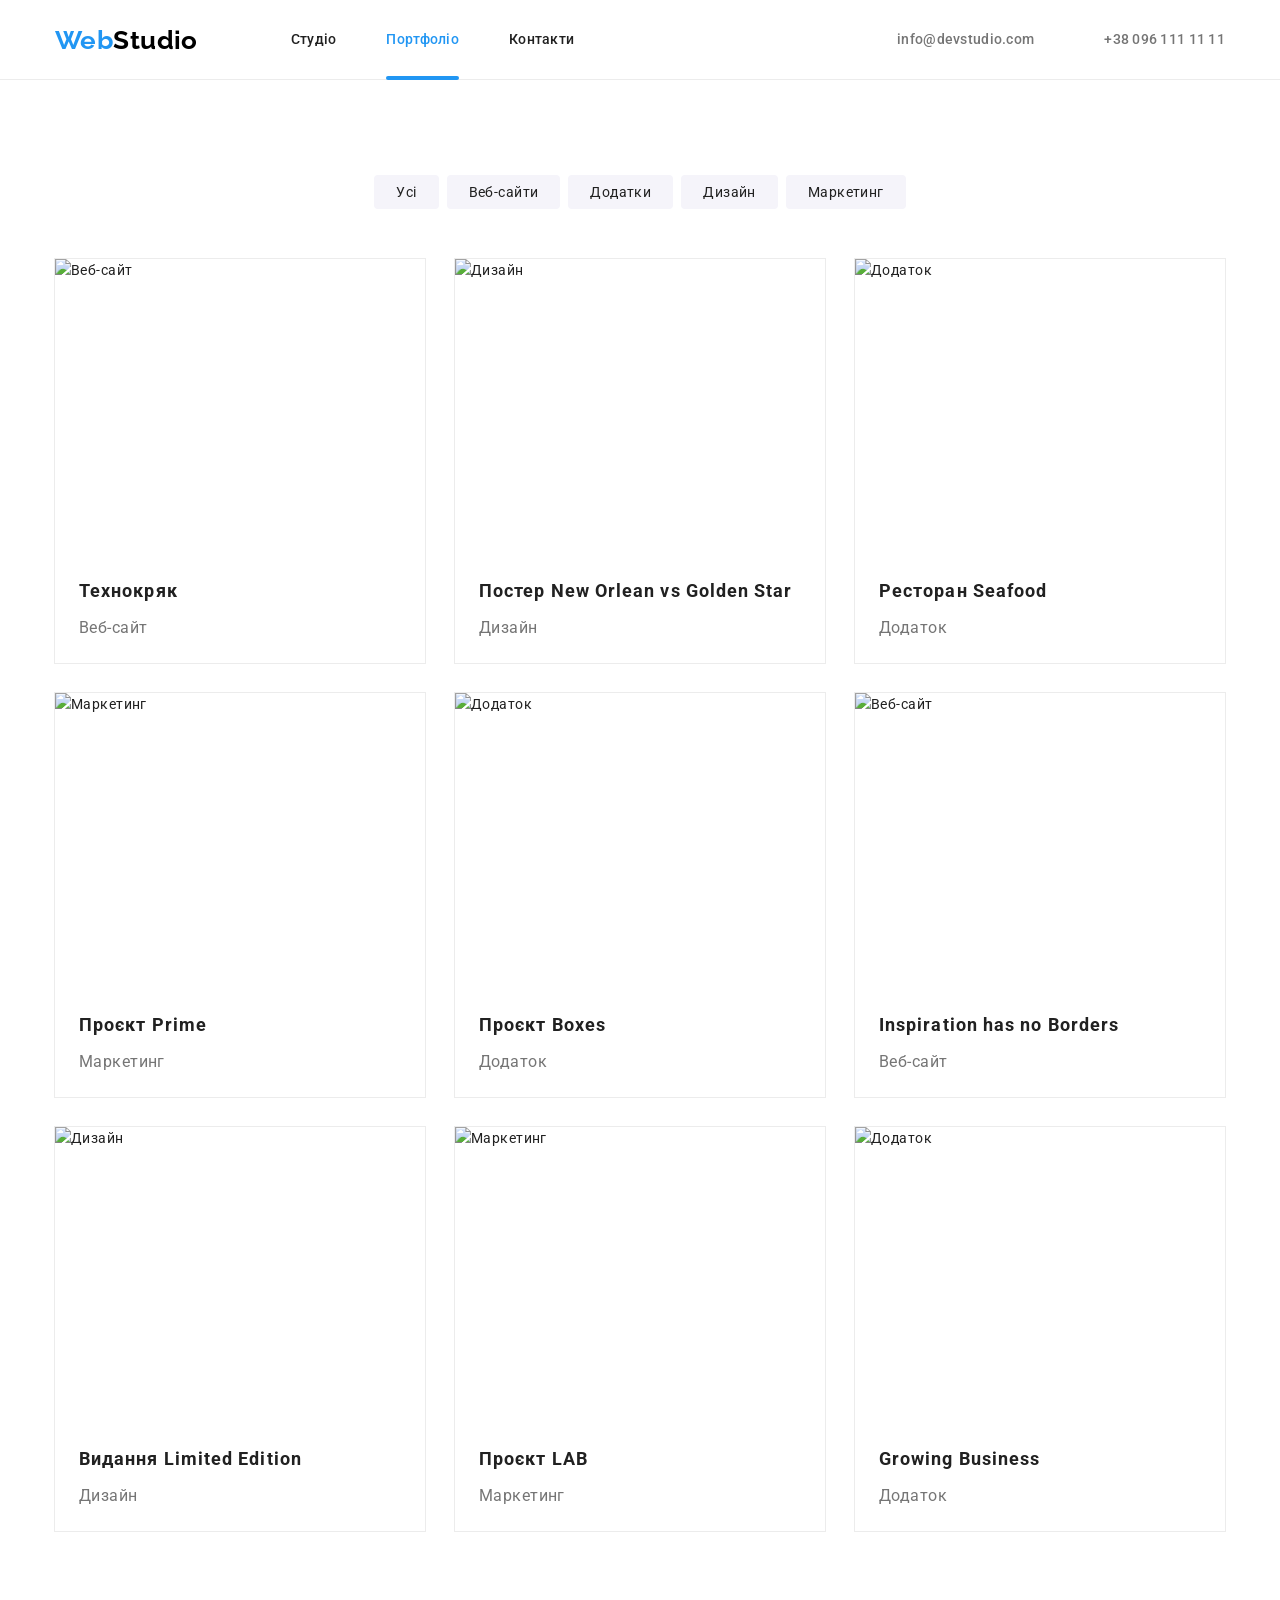
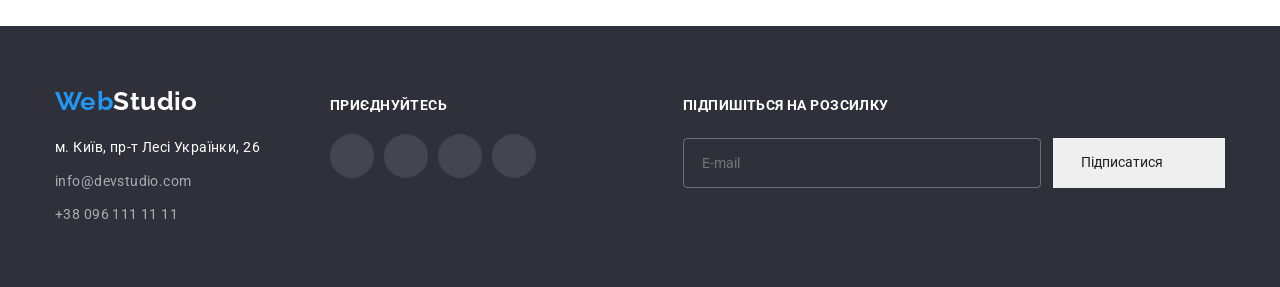
==== src/pages/portfolio.html @ f91fc858 "redid the mistakes" ====
<!DOCTYPE html>
<html lang="uk">
  <head>
    <meta charset="UTF-8" />
    <meta name="viewport" content="width=device-width, initial-scale=1.0" />
    <title>Портфоліо</title>
    <!-- шрифти -->
    <link rel="preconnect" href="https://fonts.googleapis.com" />
    <link rel="preconnect" href="https://fonts.gstatic.com" crossorigin />
    <link
      href="https://fonts.googleapis.com/css2?family=Raleway:wght@700&family=Roboto:wdth,wght@75..100,100..900&display=swap"
      rel="stylesheet"
    />
    <!-- нормаллайз -->
    <link
      rel="stylesheet"
      href="https://cdnjs.cloudflare.com/ajax/libs/modern-normalize/3.0.1/modern-normalize.min.css"
      integrity="sha512-q6WgHqiHlKyOqslT/lgBgodhd03Wp4BEqKeW6nNtlOY4quzyG3VoQKFrieaCeSnuVseNKRGpGeDU3qPmabCANg=="
      crossorigin="anonymous"
      referrerpolicy="no-referrer"
    />
    <!-- лінк -->
    <link rel="stylesheet" href="../css/main.css" />
    <!-- анімація -->
    <link
      rel="stylesheet"
      href="https://cdnjs.cloudflare.com/ajax/libs/animate.css/4.1.1/animate.min.css"
    />
  </head>
  <body>
    <!-- ~~~~~~~~~~~~~~~~~~~~~~~~~~~~~~~~~~~~~~~~~~header~~~~~~~~~~~~~~~~~~~~~~~~~~~~~~~~~~~~~~~~~~ -->
    <header class="header">
      <div class="container header-container">
        <a class="logo-contrast animate__animated" href="../../index.html"
          >Web<span class="logo">Studio</span></a
        >
        <nav class="nav">
          <ul class="nav-list">
            <li class="nav-item">
              <a class="nav-link" href="../../index.html">Студіо</a>
            </li>
            <li class="nav-item">
              <a class="nav-link choice" href="./portfolio.html">Портфоліо</a>
            </li>
            <li class="nav-item"><a class="nav-link" href="#">Контакти</a></li>
          </ul>
        </nav>

        <ul class="contact-list">
          <li class="contact-item">
            <a class="contact-link" href="mailto:info@devstudio.com"
              ><svg class="contact-icon contact-icon-envelope">
                <use href="../img/header-icon.svg#icon-envelope" />
              </svg>
              info@devstudio.com</a
            >
          </li>
          <li class="contact-item">
            <a class="contact-link" href="tel:+380961111111"
              ><svg class="contact-icon contact-icon-smartphone">
                <use href="../img/header-icon.svg#icon-smartphone" />
              </svg>
              +38 096 111 11 11</a
            >
          </li>
        </ul>
      </div>
    </header>
    <main class="main">
      <!-- ~~~~~~~~~~~~~~~~~~~~~~~~~~~~~~~~~~~~~~~~~~portfolio~~~~~~~~~~~~~~~~~~~~~~~~~~~~~~~~~~~~~~~~~~ -->
      <section class="portfolio">
        <div class="container portfolio-container">
          <h1 class="gallery-title" hidden>Портфоліо</h1>
          <div class="filter-meta">
            <ul class="filter-list">
              <li class="filter-item">
                <button class="filter-button" type="button">Усі</button>
              </li>
              <li class="filter-item">
                <button class="filter-button" type="button">Веб-сайти</button>
              </li>
              <li class="filter-item">
                <button class="filter-button" type="button">Додатки</button>
              </li>
              <li class="filter-item">
                <button class="filter-button" type="button">Дизайн</button>
              </li>
              <li class="filter-item">
                <button class="filter-button" type="button">Маркетинг</button>
              </li>
            </ul>
          </div>
          <div class="gallery-meta">
            <ul class="gallery-list">
              <!-- 01 -->
              <li class="gallery-item">
                <article class="project">
                  <div class="project-photo">
                    <img
                      class="project-image"
                      src="../img/technocrack.webp"
                      alt="Веб-сайт"
                      width="370"
                      height="294"
                    />
                    <div class="project-overlay">
                      <p class="text-project-overlay">
                        Ресурс пропонує комплексні пропозиції з різним рівнем
                        функціоналу та сервісів. Все це дозволить відвідувачу
                        отримати вичерпні відомості про компанію чи приватну
                        особу.
                      </p>
                    </div>
                  </div>
                  <div class="project-meta">
                    <h2 class="project-title">Технокряк</h2>
                    <p class="project-category">Веб-сайт</p>
                  </div>
                </article>
              </li>
              <!-- 02 -->
              <li class="gallery-item">
                <article class="project">
                  <div class="project-photo">
                    <img
                      class="project-image"
                      src="../img/orlean.webp"
                      alt="Дизайн"
                      width="370"
                      height="294"
                    />
                    <div class="project-overlay">
                      <p class="text-project-overlay">
                        Ресурс пропонує комплексні пропозиції з різним рівнем
                        функціоналу та сервісів. Все це дозволить відвідувачу
                        отримати вичерпні відомості про компанію чи приватну
                        особу.
                      </p>
                    </div>
                  </div>
                  <div class="project-meta">
                    <h2 class="project-title">
                      Постер New Orlean vs Golden Star
                    </h2>
                    <p class="project-category">Дизайн</p>
                  </div>
                </article>
              </li>
              <!-- 03 -->
              <li class="gallery-item">
                <article class="project">
                  <div class="project-photo">
                    <img
                      class="project-image"
                      src="../img/seafood.webp"
                      alt="Додаток"
                      width="370"
                      height="294"
                    />
                    <div class="project-overlay">
                      <p class="text-project-overlay">
                        Ресурс пропонує комплексні пропозиції з різним рівнем
                        функціоналу та сервісів. Все це дозволить відвідувачу
                        отримати вичерпні відомості про компанію чи приватну
                        особу.
                      </p>
                    </div>
                  </div>
                  <div class="project-meta">
                    <h2 class="project-title">Ресторан Seafood</h2>
                    <p class="project-category">Додаток</p>
                  </div>
                </article>
              </li>
              <!-- 04 -->
              <li class="gallery-item">
                <article class="project">
                  <div class="project-photo">
                    <img
                      class="project-image"
                      src="../img/prime.webp"
                      alt="Маркетинг"
                      width="370"
                      height="294"
                    />
                    <div class="project-overlay">
                      <p class="text-project-overlay">
                        Ресурс пропонує комплексні пропозиції з різним рівнем
                        функціоналу та сервісів. Все це дозволить відвідувачу
                        отримати вичерпні відомості про компанію чи приватну
                        особу.
                      </p>
                    </div>
                  </div>
                  <div class="project-meta">
                    <h2 class="project-title">Проєкт Prime</h2>
                    <p class="project-category">Маркетинг</p>
                  </div>
                </article>
              </li>
              <!-- 05 -->
              <li class="gallery-item">
                <article class="project">
                  <div class="project-photo">
                    <img
                      class="project-image"
                      src="../img/boxes.webp"
                      alt="Додаток"
                      width="370"
                      height="294"
                    />
                    <div class="project-overlay">
                      <p class="text-project-overlay">
                        Ресурс пропонує комплексні пропозиції з різним рівнем
                        функціоналу та сервісів. Все це дозволить відвідувачу
                        отримати вичерпні відомості про компанію чи приватну
                        особу.
                      </p>
                    </div>
                  </div>
                  <div class="project-meta">
                    <h2 class="project-title">Проєкт Boxes</h2>
                    <p class="project-category">Додаток</p>
                  </div>
                </article>
              </li>
              <!-- 06 -->
              <li class="gallery-item">
                <article class="project">
                  <div class="project-photo">
                    <img
                      class="project-image"
                      src="../img/borders.webp"
                      alt="Веб-сайт"
                      width="370"
                      height="294"
                    />
                    <div class="project-overlay">
                      <p class="text-project-overlay">
                        Ресурс пропонує комплексні пропозиції з різним рівнем
                        функціоналу та сервісів. Все це дозволить відвідувачу
                        отримати вичерпні відомості про компанію чи приватну
                        особу.
                      </p>
                    </div>
                  </div>
                  <div class="project-meta">
                    <h2 class="project-title">Inspiration has no Borders</h2>
                    <p class="project-category">Веб-сайт</p>
                  </div>
                </article>
              </li>
              <!-- 07 -->
              <li class="gallery-item">
                <article class="project">
                  <div class="project-photo">
                    <img
                      class="project-image"
                      src="../img/edition.webp"
                      alt="Дизайн"
                      width="370"
                      height="294"
                    />
                    <div class="project-overlay">
                      <p class="text-project-overlay">
                        Ресурс пропонує комплексні пропозиції з різним рівнем
                        функціоналу та сервісів. Все це дозволить відвідувачу
                        отримати вичерпні відомості про компанію чи приватну
                        особу.
                      </p>
                    </div>
                  </div>
                  <div class="project-meta">
                    <h2 class="project-title">Видання Limited Edition</h2>
                    <p class="project-category">Дизайн</p>
                  </div>
                </article>
              </li>
              <!-- 08 -->
              <li class="gallery-item">
                <article class="project">
                  <div class="project-photo">
                    <img
                      class="project-image"
                      src="../img/lab.webp"
                      alt="Маркетинг"
                      width="370"
                      height="294"
                    />
                    <div class="project-overlay">
                      <p class="text-project-overlay">
                        Ресурс пропонує комплексні пропозиції з різним рівнем
                        функціоналу та сервісів. Все це дозволить відвідувачу
                        отримати вичерпні відомості про компанію чи приватну
                        особу.
                      </p>
                    </div>
                  </div>
                  <div class="project-meta">
                    <h2 class="project-title">Проєкт LAB</h2>
                    <p class="project-category">Маркетинг</p>
                  </div>
                </article>
              </li>
              <!-- 09 -->
              <li class="gallery-item">
                <article class="project">
                  <div class="project-photo">
                    <img
                      class="project-image"
                      src="../img/business.webp"
                      alt="Додаток"
                      width="370"
                      height="294"
                    />
                    <div class="project-overlay">
                      <p class="text-project-overlay">
                        Ресурс пропонує комплексні пропозиції з різним рівнем
                        функціоналу та сервісів. Все це дозволить відвідувачу
                        отримати вичерпні відомості про компанію чи приватну
                        особу.
                      </p>
                    </div>
                  </div>
                  <div class="project-meta">
                    <h2 class="project-title">Growing Business</h2>
                    <p class="project-category">Додаток</p>
                  </div>
                </article>
              </li>
            </ul>
          </div>
        </div>
      </section>
    </main>
    <!-- ~~~~~~~~~~~~~~~~~~~~~~~~~~~~~~~~~~~~~~~~~~footer~~~~~~~~~~~~~~~~~~~~~~~~~~~~~~~~~~~~~~~~~~ -->
    <footer class="footer">
      <div class="container footer-container">
        <div class="footer-contact">
          <a class="logo-contrast animate__animated" href="#"
            >Web<span class="logo-white">Studio</span></a
          >
          <address class="address-list">
            <p class="address">м. Київ, пр-т Лесі Українки, 26</p>
            <a class="address-link" href="mailto:info@devstudio.com"
              >info@devstudio.com</a
            >
            <a class="address-link" href="tel:+380961111111"
              >+38 096 111 11 11</a
            >
          </address>
        </div>
        <div class="social-networks-footer">
          <h2 class="social-networks-footer-title">приєднуйтесь</h2>
          <ul class="social-networks-list">
            <li class="social-networks-item">
              <a class="social-networks-link" href="#"
                ><svg class="social-networks-icon">
                  <use href="../img/social-networks.svg#icon-instagram" />
                </svg>
              </a>
            </li>
            <li class="social-networks-item">
              <a class="social-networks-link" href="#"
                ><svg class="social-networks-icon">
                  <use href="../img/social-networks.svg#icon-twitter" />
                </svg>
              </a>
            </li>
            <li class="social-networks-item">
              <a class="social-networks-link" href="#"
                ><svg class="social-networks-icon">
                  <use href="../img/social-networks.svg#icon-facebook" />
                </svg>
              </a>
            </li>
            <li class="social-networks-item">
              <a class="social-networks-link" href="#"
                ><svg class="social-networks-icon">
                  <use href="../img/social-networks.svg#icon-linkedin" />
                </svg>
              </a>
            </li>
          </ul>
        </div>
        <div class="follow">
          <form class="follow-form">
            <div class="follow-content">
              <label class="follow-label" for="follow_email"
                >Підпишіться на розсилку</label
              >
              <div class="follow-meta">
                <div class="follow-box">
                  <input
                    required
                    class="follow-input"
                    name="follow_email"
                    id="follow_email"
                    type="email"
                    placeholder="E-mail"
                  />
                </div>
                <button class="follow-btn" type="submit">
                  Підписатися<svg class="follow-icon">
                    <use href="../img/form-icon.svg#icon-send" />
                  </svg>
                </button>
              </div>
            </div>
          </form>
        </div>
      </div>
    </footer>
  </body>
</html>
---- src/css/main.css ----
:root {
  /* ~~~~~~~~~~~~~~~~~~~~~~~~~~~~~~~~~~~~~~~~~~~color~~~~~~~~~~~~~~~~~~~~~~~~~~~~~~~~~~~~~~~~~~ */
  --colorTextPrimary: #212121;
  --colorSecondText: #757575;
  --accenTextColor: #2196f3;
  --backgroundDarkColorText: #2f303a;
  --backgroundColorText: #ffffff;
  --colorStroke: #ececec;
  --logoColor: #000000;
  --colorStrokeHeader: #f5f4fa;
  --colorTextInFooter: #ffffff99;
  --colorIcon: #afb1b8;
  --colorIconImFooter: rgba(255, 255, 255, 0.1);
  /* ~~~~~~~~~~~~~~~~~~~~~~~~~~~~~~~~~~~~~~~~~~font~~~~~~~~~~~~~~~~~~~~~~~~~~~~~~~~~~~~~~~~~~  */
  --textPrimary: "Roboto", serif;
  --textLogo: "Raleway", serif;
  /* ~~~~~~~~~~~~~~~~~~~~~~~~~~~~~~~~~~~~~~~~~~transition~~~~~~~~~~~~~~~~~~~~~~~~~~~~~~~~~~~~~~~~~~ */
  --animationDuration: 250ms;
  --animationType: cubic-bezier(0.4, 0, 0.2, 1);
}

h1,
h2,
h3,
h4,
h5,
h6,
p,
ul,
ol,
textarea {
  margin: 0;
  padding: 0;
}

a {
  text-decoration: none;
  color: inherit;
}

button {
  border: 0;
  outline: 0;
  color: inherit;
  font-size: inherit;
  font-family: inherit;
}

ul {
  list-style: none;
  font-family: inherit;
}

img {
  display: block;
  width: 100%;
}

input {
  border: none;
  background-color: transparent;
  outline: none;
}

textarea {
  border: none;
  outline: none;
  resize: none;
  overflow: hidden;
  width: 100%;
}

body {
  font-family: var(--textPrimary);
  font-weight: 400;
  font-size: 14px;
  color: var(--colorTextPrimary);
  line-height: 1.7;
  letter-spacing: 0.03em;
}

.container {
  max-width: 1200px;
  padding: 0px 15px 0px 15px;
  margin-left: auto;
  margin-right: auto;
}

/* ~~~~~~~~~~~~~~~~~~~~~~~~~~~~~~~~~~~~~~~~~~logo~~~~~~~~~~~~~~~~~~~~~~~~~~~~~~~~~~~~~~~~~~  */
.logo-contrast {
  font-family: var(--textLogo);
  font-weight: 700;
  font-size: 26px;
  color: var(--accenTextColor);
  line-height: 1.154;
}

.logo-contrast:hover {
  animation-name: pulse;
  animation-iteration-count: infinite;
}

.logo {
  font-family: var(--textLogo);
  font-weight: 700;
  font-size: 26px;
  color: var(--logoColor);
  line-height: 1.154;
}

.logo-white {
  color: var(--backgroundColorText);
}

.button {
  color: var(--backgroundColorText);
  font-size: 16px;
  font-weight: 700;
  border: none;
  background-color: var(--accenTextColor);
  padding: 10px 32px;
  border-radius: 4px;
  line-height: 1.87;
  letter-spacing: 0.06em;
  border: 3px solid transparent;
  box-shadow: 0px 4px 4px 0px rgba(0, 0, 0, 0.15);
  transition-property: color, border, background-color;
  transition-duration: var(--animationDuration);
  transition-timing-function: var(--animationType);
  cursor: pointer;
}

.form-content {
  display: flex;
  flex-direction: column;
  row-gap: 4px;
}

.form-label {
  font-size: 12px;
  color: var(--colorSecondText);
  line-height: 1.17;
  letter-spacing: 0.01em;
}

.form-field {
  max-width: 448px;
  padding: 11px 12px;
  border: 1px solid rgba(0, 0, 0, 0.2);
  border-radius: 4px;
  display: flex;
  align-items: center;
  -moz-column-gap: 12px;
       column-gap: 12px;
  transition-property: border-color;
  transition-duration: var(--animationDuration);
  transition-timing-function: var(--animationType);
}

.form-field:hover .form-icon,
.form-field:hover,
.form-field:focus-within .form-icon,
.form-field:focus-within {
  cursor: pointer;
  fill: var(--accenTextColor);
  border-color: #2196f3;
}

.comment-field {
  padding: 12px 16px;
}

.form-input {
  min-width: 90%;
}

.form-comment {
  min-height: 96px;
}

.form-icon {
  width: 18px;
  height: 18px;
  fill: var(--colorTextPrimary);
  transition-property: fill;
  transition-duration: var(--animationDuration);
  transition-timing-function: var(--animationType);
}

.social-networks-list {
  display: flex;
  flex-wrap: wrap;
  align-items: center;
  justify-content: center;
  gap: 10px;
  margin-top: 16px;
  padding-bottom: 30px;
}

.social-networks-link {
  padding: 12px;
  background-color: transparent;
  border-radius: 50%;
  display: flex;
  align-items: center;
  justify-content: center;
  transition-property: background-color;
  transition-duration: var(--animationDuration);
  transition-timing-function: var(--animationType);
}

.social-networks-icon {
  width: 20px;
  height: 20px;
  fill: var(--colorIcon);
  transition-property: fill;
  transition-duration: var(--animationDuration);
  transition-timing-function: var(--animationType);
}

.social-networks-link:hover {
  background-color: var(--accenTextColor);
}

.social-networks-link:hover .social-networks-icon {
  fill: var(--backgroundColorText);
}

/* ~~~~~~~~~~~~~~~~~~~~~~~~~~~~~~~~~~~~~~~~~~header~~~~~~~~~~~~~~~~~~~~~~~~~~~~~~~~~~~~~~~~~~  */
.header {
  padding: 25px 0px 25px 0px;
  box-shadow: inset 0 -1px 0 0 var(--colorStroke);
}

.header-container {
  display: flex;
  gap: 93px;
  align-items: center;
}

.nav {
  flex-grow: 2;
}

.nav-list {
  display: flex;
  gap: 50px;
}

.nav-item {
  position: relative;
}

.nav-link {
  font-size: inherit;
  font-weight: 500;
  line-height: 1.14;
  letter-spacing: 0.02em;
  transition-property: color;
  transition-duration: var(--animationDuration);
  transition-timing-function: var(--animationType);
}

.nav-link::after,
.choice::after {
  content: "";
  width: 100%;
  height: 4px;
  background-color: var(--accenTextColor);
  position: absolute;
  left: 0;
  bottom: -28px;
  border-radius: 4px;
  transform: scale(0);
  transition-property: transform;
  transition-duration: var(--animationDuration);
  transition-timing-function: var(--animationType);
}

.nav-link:hover::after,
.choice::after {
  transform: scale(1);
}

.nav-link:hover,
.choice {
  color: var(--accenTextColor);
}

.contact-list {
  display: flex;
  gap: 50px;
}

.contact-link {
  font-weight: 500;
  font-size: inherit;
  color: var(--colorSecondText);
  line-height: 1.14;
  letter-spacing: 0.02em;
  display: flex;
  align-items: center;
  gap: 10px;
  transition-property: color;
  transition-duration: var(--animationDuration);
  transition-timing-function: var(--animationType);
}

.contact-link:hover {
  color: var(--accenTextColor);
}

.contact-icon {
  fill: var(--colorSecondText);
  transition-property: fill;
  transition-duration: var(--animationDuration);
  transition-timing-function: var(--animationType);
}

.contact-icon-envelope {
  width: 16px;
  height: 12px;
}

.contact-icon-smartphone {
  width: 10px;
  height: 16px;
}

.contact-link:hover .contact-icon {
  fill: var(--accenTextColor);
}

/* ~~~~~~~~~~~~~~~~~~~~~~~~~~~~~~~~~~~~~~~~~~hero~~~~~~~~~~~~~~~~~~~~~~~~~~~~~~~~~~~~~~~~~~  */
.hero {
  background-color: var(--backgroundDarkColorText);
  background-image: linear-gradient(to bottom, rgba(47, 48, 58, 0.4), rgba(47, 48, 58, 0.4)), url(../img/hero-bg.webp);
  background-repeat: no-repeat;
  background-size: cover;
  padding: 200px 0px 200px 0px;
}

.hero-container {
  display: flex;
  flex-direction: column;
  gap: 30px;
  align-items: center;
}

.hero-title {
  display: flex;
  max-width: 696px;
  font-size: 44px;
  font-weight: 900;
  color: var(--backgroundColorText);
  line-height: 1.36;
  text-align: center;
  letter-spacing: 0.06em;
  text-transform: uppercase;
}

.hero-button:hover {
  color: var(--accenTextColor);
  border: 3px solid var(--accenTextColor);
  background-color: var(--backgroundColorText);
  cursor: pointer;
}

/* ~~~~~~~~~~~~~~~~~~~~~~~~~~~~~~~~~~~~~~~~~~modal~~~~~~~~~~~~~~~~~~~~~~~~~~~~~~~~~~~~~~~~~~  */
.backdrop {
  position: fixed;
  background-color: rgba(0, 0, 0, 0.2);
  inset: 0;
  transition-property: opacity;
  transition-duration: var(--animationDuration);
  transition-property: var(--animationType);
}

.backdrop.is-hidden {
  opacity: 0;
  pointer-events: none;
}

.modal {
  background-color: var(--backgroundColorText);
  position: absolute;
  min-height: 581px;
  min-width: 528px;
  top: 50%;
  left: 50%;
  transform: translateX(-50%) translateY(-50%);
  padding: 40px;
  border-radius: 4px;
  box-shadow: 0 2px 1px 0 rgba(0, 0, 0, 0.2), 0 1px 1px 0 rgba(0, 0, 0, 0.14), 0 1px 3px 0 rgba(0, 0, 0, 0.12);
  transition-property: transform;
  transition-duration: var(--animationDuration);
  transition-property: var(--animationType);
}

.backdrop.is-hidden .modal {
  transform: translateX(-50%) translateY(-50%) scale(0.5);
}

.btn-close {
  position: absolute;
  right: 8px;
  top: 8px;
  padding: 6px;
  border-radius: 50%;
  border: 1px solid rgba(0, 0, 0, 0.1);
  display: flex;
  justify-content: center;
  align-items: center;
  background-color: var(--backgroundColorText);
}

.btn-close:hover .icon-close,
.btn-close:hover {
  cursor: pointer;
  fill: var(--accenTextColor);
}

.icon-close {
  width: 18px;
  height: 18px;
  fill: var(--logoColor);
  transition-property: fill;
  transition-duration: var(--animationDuration);
  transition-timing-function: var(--animationType);
}

.modal-title {
  font-weight: 700;
  font-size: 20px;
  line-height: 1.15;
  text-align: center;
}

.modal-fields {
  display: flex;
  flex-direction: column;
  row-gap: 10px;
  margin: 12px 0 20px;
}

.agree {
  display: flex;
  align-items: center;
  justify-content: center;
  -moz-column-gap: 8px;
       column-gap: 8px;
  margin-bottom: 30px;
}

.agree-btn {
  width: 16px;
  height: 15px;
}

.agree-link {
  color: var(--accenTextColor);
  text-decoration: underline;
  text-underline-offset: 3px;
}

.modal-meta {
  display: flex;
  justify-content: center;
}

.modal-button {
  color: var(--backgroundColorText);
  padding: 10px 52px;
}

.no-scroll {
  overflow: hidden;
}

/* ~~~~~~~~~~~~~~~~~~~~~~~~~~~~~~~~~~~~~~~~~~advantages~~~~~~~~~~~~~~~~~~~~~~~~~~~~~~~~~~~~~~~~~~  */
.advantages {
  padding: 95px 0px 95px 0px;
}

.advantages-list {
  display: flex;
  flex-wrap: wrap;
  gap: 30px;
}

.advantages-item {
  flex-basis: calc((100% - 90px) / 4);
}

.advantages-meta {
  display: flex;
  flex-direction: column;
  gap: 10px;
}

.advantages-item::before {
  content: "";
  display: block;
  background-color: var(--colorStrokeHeader);
  border-radius: 4px;
  height: 120px;
  background-repeat: no-repeat;
  background-position: center;
  margin-bottom: 30px;
}

.photo-antenna::before {
  background-image: url(../img/antenna.svg);
}

.photo-clock::before {
  background-image: url(../img/clock.svg);
}

.photo-diagram::before {
  background-image: url(../img/diagram.svg);
}

.photo-astronaut::before {
  background-image: url(../img/astronaut.svg);
}

.advantages-title {
  font-weight: 700;
  line-height: 1.14;
}

.advantages-text {
  color: var(--colorSecondText);
}

/* ~~~~~~~~~~~~~~~~~~~~~~~~~~~~~~~~~~~~~~~~~~work~~~~~~~~~~~~~~~~~~~~~~~~~~~~~~~~~~~~~~~~~~  */
.work {
  padding-bottom: 95px;
}

.work-title {
  font-weight: 700;
  font-size: 36px;
  text-align: center;
  margin-bottom: 50px;
}

.work-list {
  display: flex;
  gap: 30px;
  flex-wrap: wrap;
}

.work-item {
  flex-basis: calc((100% - 60px) / 3);
  position: relative;
}

.work-text {
  font-weight: 700;
  color: var(--backgroundColorText);
  line-height: 1.14;
  text-transform: uppercase;
  position: absolute;
  background-color: rgba(48, 49, 59, 0.8);
  width: 100%;
  padding: 27px 0 27px;
  bottom: 0;
  text-align: center;
}

/* ~~~~~~~~~~~~~~~~~~~~~~~~~~~~~~~~~~~~~~~~~~team~~~~~~~~~~~~~~~~~~~~~~~~~~~~~~~~~~~~~~~~~~  */
.team {
  background-color: var(--colorStrokeHeader);
  padding: 95px 0px 95px 0px;
}

.team-title {
  font-weight: 700;
  font-size: 36px;
  line-height: 1.2;
  text-align: center;
  margin-bottom: 50px;
}

.team-list {
  display: flex;
  align-items: center;
  gap: 30px;
  flex-wrap: wrap;
}

.team-item {
  flex-basis: calc((100% - 90px) / 4);
}

.teammate {
  background: var(--backgroundColorText);
  border-radius: 4px;
  box-shadow: 0px 1px 3px 0 rgba(0, 0, 0, 0.12), 0px 1px 1px 0px rgba(0, 0, 0, 0.14), 0px 2px 1px 0px rgba(0, 0, 0, 0.2);
}

.teammate-meta {
  display: flex;
  flex-direction: column;
  align-items: center;
  gap: 10px;
  padding-top: 30px;
}

.teammate-name {
  font-weight: 500;
  font-size: 16px;
  line-height: 1.2;
}

.teammate-role {
  font-size: 16px;
  color: var(--colorSecondText);
}

/* ~~~~~~~~~~~~~~~~~~~~~~~~~~~~~~~~~~~~~~~~~~regular-customers~~~~~~~~~~~~~~~~~~~~~~~~~~~~~~~~~~~~~~~~~~ */
.regular-customers {
  padding: 94px 0;
}

.regular-customers-title {
  font-weight: 700;
  font-size: 36px;
  line-height: 1.17;
  text-align: center;
  margin-bottom: 50px;
}

.regular-customers-list {
  display: flex;
  flex-wrap: wrap;
  align-items: center;
  justify-content: center;
  gap: 30px;
}

.regular-customer-link {
  display: flex;
  align-items: center;
  justify-content: center;
  padding: 16px 32px;
  outline: 1px solid var(--colorIcon);
  border-radius: 4px;
  transition-property: outline;
  transition-duration: var(--animationDuration);
  transition-timing-function: var(--animationType);
}

.regular-customer-logo {
  width: 106px;
  height: 60px;
  fill: var(--colorIcon);
  transition-property: fill;
  transition-duration: var(--animationDuration);
  transition-timing-function: var(--animationType);
}

.regular-customer-link:hover {
  outline: 1px solid var(--accenTextColor);
}

.regular-customer-link:hover .regular-customer-logo {
  fill: var(--accenTextColor);
}

/* ~~~~~~~~~~~~~~~~~~~~~~~~~~~~~~~~~~~~~~~~~~footer~~~~~~~~~~~~~~~~~~~~~~~~~~~~~~~~~~~~~~~~~~  */
.footer {
  background-color: var(--backgroundDarkColorText);
  padding: 60px 0px 60px 0px;
}

.footer-container {
  display: flex;
  gap: 70px;
  align-items: baseline;
}

.footer-contact {
  display: flex;
  flex-direction: column;
  gap: 20px;
}

.address-list {
  display: flex;
  flex-direction: column;
  gap: 10px;
}

.address {
  font-style: normal;
  color: var(--backgroundColorText);
}

.address-link {
  font-style: normal;
  color: var(--colorTextInFooter);
  display: flex;
  flex-direction: column;
}

.social-networks-footer {
  flex-grow: 2;
}

.social-networks-footer-title {
  text-transform: uppercase;
  font-size: 14px;
  font-weight: 700;
  color: var(--backgroundColorText);
  line-height: 1.14;
}

.footer .social-networks-list {
  justify-content: flex-start;
  margin-top: 20px;
  padding-bottom: 0;
}

.footer .social-networks-link {
  background-color: var(--colorIconImFooter);
  transition-property: background-color;
  transition-duration: var(--animationDuration);
  transition-timing-function: var(--animationType);
}

.footer .social-networks-icon {
  fill: var(--backgroundColorText);
}

.footer .social-networks-link:hover {
  background-color: var(--accenTextColor);
}

.follow-label {
  font-weight: 700;
  line-height: 1.14;
  color: var(--backgroundColorText);
  text-transform: uppercase;
}

.follow-meta {
  display: flex;
  gap: 12px;
  margin-top: 20px;
}

.follow-box {
  min-width: 358px;
  padding: 15px 16px;
  max-height: 50px;
  border-radius: 4px;
  border: 1px solid rgba(255, 255, 255, 0.3);
  display: flex;
  align-items: center;
}

.follow-input {
  color: rgba(255, 255, 255, 0.6);
  min-width: 100%;
}

.follow-btn {
  line-height: 1.19;
  padding: 10px 28px;
  display: flex;
  align-items: center;
  -moz-column-gap: 10px;
       column-gap: 10px;
  fill: var(--backgroundColorText);
  cursor: pointer;
}

.follow-icon {
  width: 24px;
  height: 24px;
}

/* ~~~~~~~~~~~~~~~~~~~~~~~~~~~~~~~~~~~~~~~~~~portfolio~~~~~~~~~~~~~~~~~~~~~~~~~~~~~~~~~~~~~~~~~~  */
.portfolio {
  padding: 95px 0px 95px 0px;
}

.portfolio-container {
  display: flex;
  flex-direction: column;
  align-items: center;
}

.filter-list {
  display: flex;
  gap: 8px;
  margin-bottom: 50px;
}

.filter-button {
  font-size: 16;
  border: none;
  background-color: var(--colorStrokeHeader);
  padding: 6px 22px;
  border-radius: 4px;
  line-height: 1.6;
  letter-spacing: inherit;
  transition-property: color, background-color, box-shadow;
  transition-duration: var(--animationDuration);
  transition-timing-function: var(--animationType);
}

.filter-button:hover {
  color: var(--backgroundColorText);
  background-color: var(--accenTextColor);
  cursor: pointer;
  box-shadow: 0px 3px 1px 0px rgba(0, 0, 0, 0.1), 0px 1px 2px 0px rgba(0, 0, 0, 0.08), 0px 2px 2px 0px rgba(0, 0, 0, 0.12);
}

.gallery-list {
  display: flex;
  flex-wrap: wrap;
  gap: 30px;
}

.gallery-item {
  flex-basis: calc((100% - 60px) / 3);
}

.project {
  outline: 1px solid var(--colorStroke);
  transition-property: box-shadow;
  transition-duration: var(--animationDuration);
  transition-timing-function: var(--animationType);
}

.project:hover {
  box-shadow: 0px 3px 1px 0px rgba(0, 0, 0, 0.1), 0px 1px 2px 0px rgba(0, 0, 0, 0.08), 0px 2px 2px 0px rgba(0, 0, 0, 0.12);
  cursor: pointer;
}

.project:hover .project-overlay {
  transform: translateY(0);
}

.project-photo {
  position: relative;
  overflow: hidden;
}

.project-overlay {
  position: absolute;
  inset: 0;
  background-color: hsla(207, 90%, 54%, 0.9);
  padding: 63px 24px;
  transform: translateY(101%);
  transition-property: transform;
  transition-duration: var(--animationDuration);
  transition-timing-function: var(--animationType);
}

.text-project-overlay {
  font-size: 18px;
  color: var(--backgroundColorText);
  line-height: 1.6;
}

.project-title {
  font-weight: 700;
  font-size: 18px;
  line-height: 2;
  letter-spacing: 0.06em;
}

.project-meta {
  display: flex;
  flex-direction: column;
  gap: 5px;
  padding: 20px 24px;
}

.project-category {
  font-size: 16px;
  color: var(--colorSecondText);
  line-height: 1.8;
}
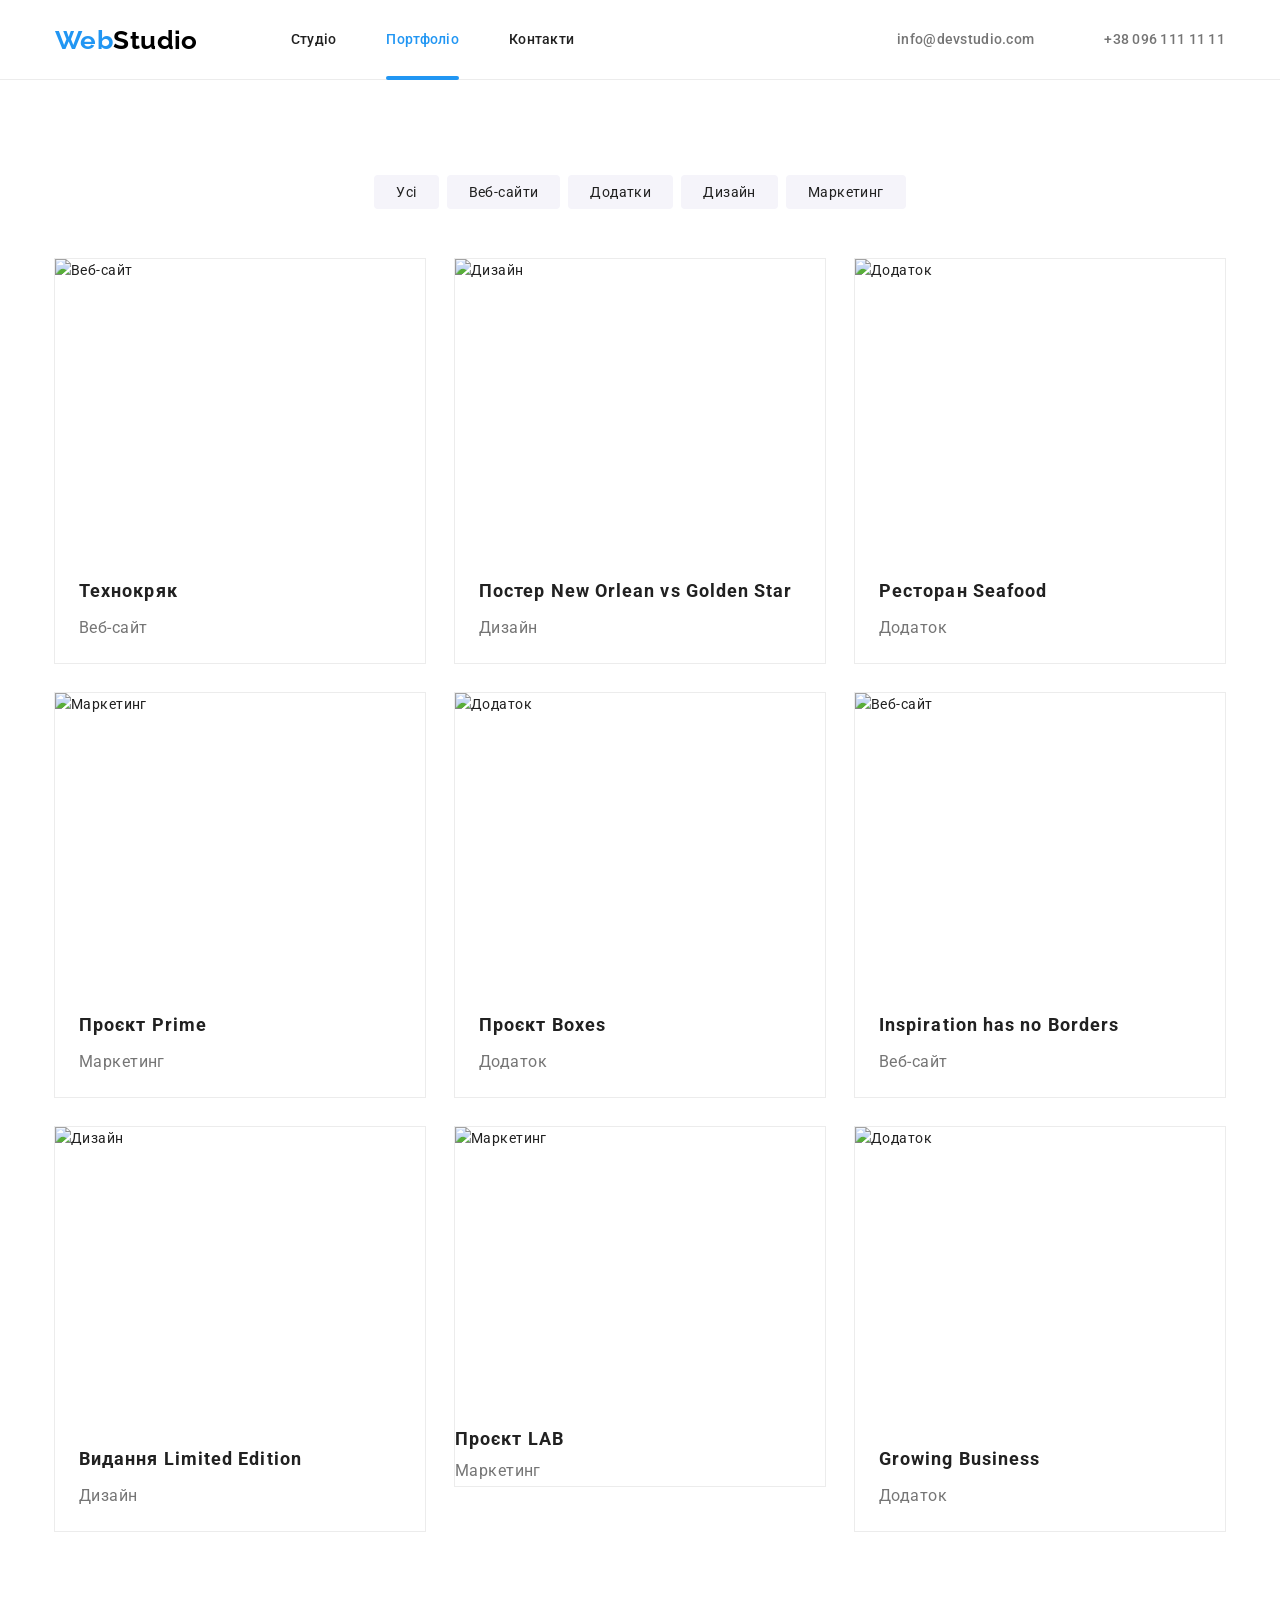
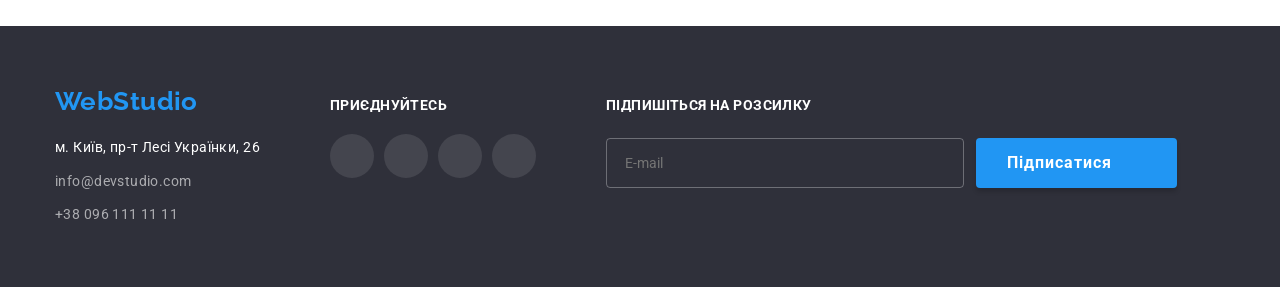
==== commit 0e460189: "made hw 32" ====
--- a/src/pages/portfolio.html
+++ b/src/pages/portfolio.html
@@ -30,34 +30,35 @@
   <body>
     <!-- ~~~~~~~~~~~~~~~~~~~~~~~~~~~~~~~~~~~~~~~~~~header~~~~~~~~~~~~~~~~~~~~~~~~~~~~~~~~~~~~~~~~~~ -->
     <header class="header">
-      <div class="container header-container">
-        <a class="logo-contrast animate__animated" href="../../index.html"
+      <div class="container header__container">
+        <a class="logo__contrast animate__animated" href="../../index.html"
           >Web<span class="logo">Studio</span></a
         >
         <nav class="nav">
-          <ul class="nav-list">
-            <li class="nav-item">
-              <a class="nav-link" href="../../index.html">Студіо</a>
-            </li>
-            <li class="nav-item">
-              <a class="nav-link choice" href="./portfolio.html">Портфоліо</a>
-            </li>
-            <li class="nav-item"><a class="nav-link" href="#">Контакти</a></li>
+          <ul class="nav__list">
+            <li class="nav__item">
+              <a class="nav__link" href="../../index.html">Студіо</a>
+            </li>
+            <li class="nav__item">
+              <a class="nav__link choice" href="./portfolio.html">Портфоліо</a>
+            </li>
+            <li class="nav__item">
+              <a class="nav__link" href="#">Контакти</a>
+            </li>
           </ul>
         </nav>
-
-        <ul class="contact-list">
-          <li class="contact-item">
-            <a class="contact-link" href="mailto:info@devstudio.com"
-              ><svg class="contact-icon contact-icon-envelope">
+        <ul class="contact__list">
+          <li class="contact__item">
+            <a class="contact__link" href="mailto:info@devstudio.com"
+              ><svg class="contact__icon contact__icon-envelope">
                 <use href="../img/header-icon.svg#icon-envelope" />
               </svg>
               info@devstudio.com</a
             >
           </li>
-          <li class="contact-item">
-            <a class="contact-link" href="tel:+380961111111"
-              ><svg class="contact-icon contact-icon-smartphone">
+          <li class="contact__item">
+            <a class="contact__link" href="tel:+380961111111"
+              ><svg class="contact__icon contact__icon-smartphone">
                 <use href="../img/header-icon.svg#icon-smartphone" />
               </svg>
               +38 096 111 11 11</a
@@ -69,262 +70,262 @@
     <main class="main">
       <!-- ~~~~~~~~~~~~~~~~~~~~~~~~~~~~~~~~~~~~~~~~~~portfolio~~~~~~~~~~~~~~~~~~~~~~~~~~~~~~~~~~~~~~~~~~ -->
       <section class="portfolio">
-        <div class="container portfolio-container">
-          <h1 class="gallery-title" hidden>Портфоліо</h1>
-          <div class="filter-meta">
-            <ul class="filter-list">
-              <li class="filter-item">
-                <button class="filter-button" type="button">Усі</button>
-              </li>
-              <li class="filter-item">
-                <button class="filter-button" type="button">Веб-сайти</button>
-              </li>
-              <li class="filter-item">
-                <button class="filter-button" type="button">Додатки</button>
-              </li>
-              <li class="filter-item">
-                <button class="filter-button" type="button">Дизайн</button>
-              </li>
-              <li class="filter-item">
-                <button class="filter-button" type="button">Маркетинг</button>
+        <div class="container portfolio__container">
+          <h1 class="gallery__title" hidden>Портфоліо</h1>
+          <div class="filter__meta">
+            <ul class="filter__list">
+              <li class="filter__item">
+                <button class="filter__button" type="button">Усі</button>
+              </li>
+              <li class="filter__item">
+                <button class="filter__button" type="button">Веб-сайти</button>
+              </li>
+              <li class="filter__item">
+                <button class="filter__button" type="button">Додатки</button>
+              </li>
+              <li class="filter__item">
+                <button class="filter__button" type="button">Дизайн</button>
+              </li>
+              <li class="filter__item">
+                <button class="filter__button" type="button">Маркетинг</button>
               </li>
             </ul>
           </div>
-          <div class="gallery-meta">
-            <ul class="gallery-list">
+          <div class="gallery__meta">
+            <ul class="gallery__list">
               <!-- 01 -->
-              <li class="gallery-item">
-                <article class="project">
-                  <div class="project-photo">
-                    <img
-                      class="project-image"
+              <li class="gallery__item">
+                <article class="project">
+                  <div class="project__photo">
+                    <img
+                      class="project__image"
                       src="../img/technocrack.webp"
                       alt="Веб-сайт"
                       width="370"
                       height="294"
                     />
-                    <div class="project-overlay">
-                      <p class="text-project-overlay">
-                        Ресурс пропонує комплексні пропозиції з різним рівнем
-                        функціоналу та сервісів. Все це дозволить відвідувачу
-                        отримати вичерпні відомості про компанію чи приватну
-                        особу.
-                      </p>
-                    </div>
-                  </div>
-                  <div class="project-meta">
-                    <h2 class="project-title">Технокряк</h2>
-                    <p class="project-category">Веб-сайт</p>
+                    <div class="project__overlay">
+                      <p class="text-project__overlay">
+                        Ресурс пропонує комплексні пропозиції з різним рівнем
+                        функціоналу та сервісів. Все це дозволить відвідувачу
+                        отримати вичерпні відомості про компанію чи приватну
+                        особу.
+                      </p>
+                    </div>
+                  </div>
+                  <div class="project__meta">
+                    <h2 class="project__title">Технокряк</h2>
+                    <p class="project__category">Веб-сайт</p>
                   </div>
                 </article>
               </li>
               <!-- 02 -->
-              <li class="gallery-item">
-                <article class="project">
-                  <div class="project-photo">
-                    <img
-                      class="project-image"
+              <li class="gallery__item">
+                <article class="project">
+                  <div class="project__photo">
+                    <img
+                      class="project__image"
                       src="../img/orlean.webp"
                       alt="Дизайн"
                       width="370"
                       height="294"
                     />
-                    <div class="project-overlay">
-                      <p class="text-project-overlay">
-                        Ресурс пропонує комплексні пропозиції з різним рівнем
-                        функціоналу та сервісів. Все це дозволить відвідувачу
-                        отримати вичерпні відомості про компанію чи приватну
-                        особу.
-                      </p>
-                    </div>
-                  </div>
-                  <div class="project-meta">
-                    <h2 class="project-title">
+                    <div class="project__overlay">
+                      <p class="text-project__overlay">
+                        Ресурс пропонує комплексні пропозиції з різним рівнем
+                        функціоналу та сервісів. Все це дозволить відвідувачу
+                        отримати вичерпні відомості про компанію чи приватну
+                        особу.
+                      </p>
+                    </div>
+                  </div>
+                  <div class="project__meta">
+                    <h2 class="project__title">
                       Постер New Orlean vs Golden Star
                     </h2>
-                    <p class="project-category">Дизайн</p>
+                    <p class="project__category">Дизайн</p>
                   </div>
                 </article>
               </li>
               <!-- 03 -->
-              <li class="gallery-item">
-                <article class="project">
-                  <div class="project-photo">
-                    <img
-                      class="project-image"
+              <li class="gallery__item">
+                <article class="project">
+                  <div class="project__photo">
+                    <img
+                      class="project__image"
                       src="../img/seafood.webp"
                       alt="Додаток"
                       width="370"
                       height="294"
                     />
-                    <div class="project-overlay">
-                      <p class="text-project-overlay">
-                        Ресурс пропонує комплексні пропозиції з різним рівнем
-                        функціоналу та сервісів. Все це дозволить відвідувачу
-                        отримати вичерпні відомості про компанію чи приватну
-                        особу.
-                      </p>
-                    </div>
-                  </div>
-                  <div class="project-meta">
-                    <h2 class="project-title">Ресторан Seafood</h2>
-                    <p class="project-category">Додаток</p>
+                    <div class="project__overlay">
+                      <p class="text-project__overlay">
+                        Ресурс пропонує комплексні пропозиції з різним рівнем
+                        функціоналу та сервісів. Все це дозволить відвідувачу
+                        отримати вичерпні відомості про компанію чи приватну
+                        особу.
+                      </p>
+                    </div>
+                  </div>
+                  <div class="project__meta">
+                    <h2 class="project__title">Ресторан Seafood</h2>
+                    <p class="project__category">Додаток</p>
                   </div>
                 </article>
               </li>
               <!-- 04 -->
-              <li class="gallery-item">
-                <article class="project">
-                  <div class="project-photo">
-                    <img
-                      class="project-image"
+              <li class="gallery__item">
+                <article class="project">
+                  <div class="project__photo">
+                    <img
+                      class="project__image"
                       src="../img/prime.webp"
                       alt="Маркетинг"
                       width="370"
                       height="294"
                     />
-                    <div class="project-overlay">
-                      <p class="text-project-overlay">
-                        Ресурс пропонує комплексні пропозиції з різним рівнем
-                        функціоналу та сервісів. Все це дозволить відвідувачу
-                        отримати вичерпні відомості про компанію чи приватну
-                        особу.
-                      </p>
-                    </div>
-                  </div>
-                  <div class="project-meta">
-                    <h2 class="project-title">Проєкт Prime</h2>
-                    <p class="project-category">Маркетинг</p>
+                    <div class="project__overlay">
+                      <p class="text-project__overlay">
+                        Ресурс пропонує комплексні пропозиції з різним рівнем
+                        функціоналу та сервісів. Все це дозволить відвідувачу
+                        отримати вичерпні відомості про компанію чи приватну
+                        особу.
+                      </p>
+                    </div>
+                  </div>
+                  <div class="project__meta">
+                    <h2 class="project__title">Проєкт Prime</h2>
+                    <p class="project__category">Маркетинг</p>
                   </div>
                 </article>
               </li>
               <!-- 05 -->
-              <li class="gallery-item">
-                <article class="project">
-                  <div class="project-photo">
-                    <img
-                      class="project-image"
+              <li class="gallery__item">
+                <article class="project">
+                  <div class="project__photo">
+                    <img
+                      class="project__image"
                       src="../img/boxes.webp"
                       alt="Додаток"
                       width="370"
                       height="294"
                     />
-                    <div class="project-overlay">
-                      <p class="text-project-overlay">
-                        Ресурс пропонує комплексні пропозиції з різним рівнем
-                        функціоналу та сервісів. Все це дозволить відвідувачу
-                        отримати вичерпні відомості про компанію чи приватну
-                        особу.
-                      </p>
-                    </div>
-                  </div>
-                  <div class="project-meta">
-                    <h2 class="project-title">Проєкт Boxes</h2>
-                    <p class="project-category">Додаток</p>
+                    <div class="project__overlay">
+                      <p class="text-project__overlay">
+                        Ресурс пропонує комплексні пропозиції з різним рівнем
+                        функціоналу та сервісів. Все це дозволить відвідувачу
+                        отримати вичерпні відомості про компанію чи приватну
+                        особу.
+                      </p>
+                    </div>
+                  </div>
+                  <div class="project__meta">
+                    <h2 class="project__title">Проєкт Boxes</h2>
+                    <p class="project__category">Додаток</p>
                   </div>
                 </article>
               </li>
               <!-- 06 -->
-              <li class="gallery-item">
-                <article class="project">
-                  <div class="project-photo">
-                    <img
-                      class="project-image"
+              <li class="gallery__item">
+                <article class="project">
+                  <div class="project__photo">
+                    <img
+                      class="project__image"
                       src="../img/borders.webp"
                       alt="Веб-сайт"
                       width="370"
                       height="294"
                     />
-                    <div class="project-overlay">
-                      <p class="text-project-overlay">
-                        Ресурс пропонує комплексні пропозиції з різним рівнем
-                        функціоналу та сервісів. Все це дозволить відвідувачу
-                        отримати вичерпні відомості про компанію чи приватну
-                        особу.
-                      </p>
-                    </div>
-                  </div>
-                  <div class="project-meta">
-                    <h2 class="project-title">Inspiration has no Borders</h2>
-                    <p class="project-category">Веб-сайт</p>
+                    <div class="project__overlay">
+                      <p class="text-project__overlay">
+                        Ресурс пропонує комплексні пропозиції з різним рівнем
+                        функціоналу та сервісів. Все це дозволить відвідувачу
+                        отримати вичерпні відомості про компанію чи приватну
+                        особу.
+                      </p>
+                    </div>
+                  </div>
+                  <div class="project__meta">
+                    <h2 class="project__title">Inspiration has no Borders</h2>
+                    <p class="project__category">Веб-сайт</p>
                   </div>
                 </article>
               </li>
               <!-- 07 -->
-              <li class="gallery-item">
-                <article class="project">
-                  <div class="project-photo">
-                    <img
-                      class="project-image"
+              <li class="gallery__item">
+                <article class="project">
+                  <div class="project__photo">
+                    <img
+                      class="project__image"
                       src="../img/edition.webp"
                       alt="Дизайн"
                       width="370"
                       height="294"
                     />
-                    <div class="project-overlay">
-                      <p class="text-project-overlay">
-                        Ресурс пропонує комплексні пропозиції з різним рівнем
-                        функціоналу та сервісів. Все це дозволить відвідувачу
-                        отримати вичерпні відомості про компанію чи приватну
-                        особу.
-                      </p>
-                    </div>
-                  </div>
-                  <div class="project-meta">
-                    <h2 class="project-title">Видання Limited Edition</h2>
-                    <p class="project-category">Дизайн</p>
+                    <div class="project__overlay">
+                      <p class="text-project__overlay">
+                        Ресурс пропонує комплексні пропозиції з різним рівнем
+                        функціоналу та сервісів. Все це дозволить відвідувачу
+                        отримати вичерпні відомості про компанію чи приватну
+                        особу.
+                      </p>
+                    </div>
+                  </div>
+                  <div class="project__meta">
+                    <h2 class="project__title">Видання Limited Edition</h2>
+                    <p class="project__category">Дизайн</p>
                   </div>
                 </article>
               </li>
               <!-- 08 -->
-              <li class="gallery-item">
-                <article class="project">
-                  <div class="project-photo">
-                    <img
-                      class="project-image"
+              <li class="gallery__item">
+                <article class="project">
+                  <div class="project__photo">
+                    <img
+                      class="project__image"
                       src="../img/lab.webp"
                       alt="Маркетинг"
                       width="370"
                       height="294"
                     />
-                    <div class="project-overlay">
-                      <p class="text-project-overlay">
-                        Ресурс пропонує комплексні пропозиції з різним рівнем
-                        функціоналу та сервісів. Все це дозволить відвідувачу
-                        отримати вичерпні відомості про компанію чи приватну
-                        особу.
-                      </p>
-                    </div>
-                  </div>
-                  <div class="project-meta">
-                    <h2 class="project-title">Проєкт LAB</h2>
-                    <p class="project-category">Маркетинг</p>
+                    <div class="project__overlay">
+                      <p class="text-project__overlay">
+                        Ресурс пропонує комплексні пропозиції з різним рівнем
+                        функціоналу та сервісів. Все це дозволить відвідувачу
+                        отримати вичерпні відомості про компанію чи приватну
+                        особу.
+                      </p>
+                    </div>
+                  </div>
+                  <div class="projec__-meta">
+                    <h2 class="project__title">Проєкт LAB</h2>
+                    <p class="project__category">Маркетинг</p>
                   </div>
                 </article>
               </li>
               <!-- 09 -->
-              <li class="gallery-item">
-                <article class="project">
-                  <div class="project-photo">
-                    <img
-                      class="project-image"
+              <li class="gallery__item">
+                <article class="project">
+                  <div class="project__photo">
+                    <img
+                      class="project__image"
                       src="../img/business.webp"
                       alt="Додаток"
                       width="370"
                       height="294"
                     />
-                    <div class="project-overlay">
-                      <p class="text-project-overlay">
-                        Ресурс пропонує комплексні пропозиції з різним рівнем
-                        функціоналу та сервісів. Все це дозволить відвідувачу
-                        отримати вичерпні відомості про компанію чи приватну
-                        особу.
-                      </p>
-                    </div>
-                  </div>
-                  <div class="project-meta">
-                    <h2 class="project-title">Growing Business</h2>
-                    <p class="project-category">Додаток</p>
+                    <div class="project__overlay">
+                      <p class="text-project__overlay">
+                        Ресурс пропонує комплексні пропозиції з різним рівнем
+                        функціоналу та сервісів. Все це дозволить відвідувачу
+                        отримати вичерпні відомості про компанію чи приватну
+                        особу.
+                      </p>
+                    </div>
+                  </div>
+                  <div class="project__meta">
+                    <h2 class="project__title">Growing Business</h2>
+                    <p class="project__category">Додаток</p>
                   </div>
                 </article>
               </li>
@@ -335,48 +336,48 @@
     </main>
     <!-- ~~~~~~~~~~~~~~~~~~~~~~~~~~~~~~~~~~~~~~~~~~footer~~~~~~~~~~~~~~~~~~~~~~~~~~~~~~~~~~~~~~~~~~ -->
     <footer class="footer">
-      <div class="container footer-container">
-        <div class="footer-contact">
-          <a class="logo-contrast animate__animated" href="#"
+      <div class="container footer__container">
+        <div class="footer__contact">
+          <a class="logo__contrast animate__animated" href="#"
             >Web<span class="logo-white">Studio</span></a
           >
-          <address class="address-list">
+          <address class="address__list">
             <p class="address">м. Київ, пр-т Лесі Українки, 26</p>
-            <a class="address-link" href="mailto:info@devstudio.com"
+            <a class="address__link" href="mailto:info@devstudio.com"
               >info@devstudio.com</a
             >
-            <a class="address-link" href="tel:+380961111111"
+            <a class="address__link" href="tel:+380961111111"
               >+38 096 111 11 11</a
             >
           </address>
         </div>
-        <div class="social-networks-footer">
-          <h2 class="social-networks-footer-title">приєднуйтесь</h2>
-          <ul class="social-networks-list">
-            <li class="social-networks-item">
-              <a class="social-networks-link" href="#"
-                ><svg class="social-networks-icon">
+        <div class="social-networks__footer">
+          <h2 class="social-networks-footer__title">приєднуйтесь</h2>
+          <ul class="social-networks__list">
+            <li class="social-networks__item">
+              <a class="social-networks__link" href="#"
+                ><svg class="social-networks__icon">
                   <use href="../img/social-networks.svg#icon-instagram" />
                 </svg>
               </a>
             </li>
-            <li class="social-networks-item">
-              <a class="social-networks-link" href="#"
-                ><svg class="social-networks-icon">
+            <li class="social-networks__item">
+              <a class="social-networks__link" href="#"
+                ><svg class="social-networks__icon">
                   <use href="../img/social-networks.svg#icon-twitter" />
                 </svg>
               </a>
             </li>
-            <li class="social-networks-item">
-              <a class="social-networks-link" href="#"
-                ><svg class="social-networks-icon">
+            <li class="social-networks__item">
+              <a class="social-networks__link" href="#"
+                ><svg class="social-networks__icon">
                   <use href="../img/social-networks.svg#icon-facebook" />
                 </svg>
               </a>
             </li>
-            <li class="social-networks-item">
-              <a class="social-networks-link" href="#"
-                ><svg class="social-networks-icon">
+            <li class="social-networks__item">
+              <a class="social-networks__link" href="#"
+                ><svg class="social-networks__icon">
                   <use href="../img/social-networks.svg#icon-linkedin" />
                 </svg>
               </a>
@@ -384,24 +385,24 @@
           </ul>
         </div>
         <div class="follow">
-          <form class="follow-form">
-            <div class="follow-content">
-              <label class="follow-label" for="follow_email"
+          <form class="follow__form">
+            <div class="follow__content">
+              <label class="follow__label" for="follow_email"
                 >Підпишіться на розсилку</label
               >
-              <div class="follow-meta">
-                <div class="follow-box">
+              <div class="follow__meta">
+                <div class="follow__box">
                   <input
                     required
-                    class="follow-input"
+                    class="follow__input"
                     name="follow_email"
                     id="follow_email"
                     type="email"
                     placeholder="E-mail"
                   />
                 </div>
-                <button class="follow-btn" type="submit">
-                  Підписатися<svg class="follow-icon">
+                <button class="follow__btn button" type="submit">
+                  Підписатися<svg class="follow__icon">
                     <use href="../img/form-icon.svg#icon-send" />
                   </svg>
                 </button>
--- a/src/css/main.css
+++ b/src/css/main.css
@@ -1,24 +1,6 @@
-:root {
-  /* ~~~~~~~~~~~~~~~~~~~~~~~~~~~~~~~~~~~~~~~~~~~color~~~~~~~~~~~~~~~~~~~~~~~~~~~~~~~~~~~~~~~~~~ */
-  --colorTextPrimary: #212121;
-  --colorSecondText: #757575;
-  --accenTextColor: #2196f3;
-  --backgroundDarkColorText: #2f303a;
-  --backgroundColorText: #ffffff;
-  --colorStroke: #ececec;
-  --logoColor: #000000;
-  --colorStrokeHeader: #f5f4fa;
-  --colorTextInFooter: #ffffff99;
-  --colorIcon: #afb1b8;
-  --colorIconImFooter: rgba(255, 255, 255, 0.1);
-  /* ~~~~~~~~~~~~~~~~~~~~~~~~~~~~~~~~~~~~~~~~~~font~~~~~~~~~~~~~~~~~~~~~~~~~~~~~~~~~~~~~~~~~~  */
-  --textPrimary: "Roboto", serif;
-  --textLogo: "Raleway", serif;
-  /* ~~~~~~~~~~~~~~~~~~~~~~~~~~~~~~~~~~~~~~~~~~transition~~~~~~~~~~~~~~~~~~~~~~~~~~~~~~~~~~~~~~~~~~ */
-  --animationDuration: 250ms;
-  --animationType: cubic-bezier(0.4, 0, 0.2, 1);
-}
-
+/* ~~~~~~~~~~~~~~~~~~~~~~~~~~~~~~~~~~~~~~~~~~~color~~~~~~~~~~~~~~~~~~~~~~~~~~~~~~~~~~~~~~~~~~ */
+/* ~~~~~~~~~~~~~~~~~~~~~~~~~~~~~~~~~~~~~~~~~~font~~~~~~~~~~~~~~~~~~~~~~~~~~~~~~~~~~~~~~~~~~  */
+/* ~~~~~~~~~~~~~~~~~~~~~~~~~~~~~~~~~~~~~~~~~~transition~~~~~~~~~~~~~~~~~~~~~~~~~~~~~~~~~~~~~~~~~~ */
 h1,
 h2,
 h3,
@@ -71,10 +53,10 @@
 }
 
 body {
-  font-family: var(--textPrimary);
+  font-family: "Roboto", serif;
   font-weight: 400;
   font-size: 14px;
-  color: var(--colorTextPrimary);
+  color: #212121;
   line-height: 1.7;
   letter-spacing: 0.03em;
 }
@@ -87,37 +69,37 @@
 }
 
 /* ~~~~~~~~~~~~~~~~~~~~~~~~~~~~~~~~~~~~~~~~~~logo~~~~~~~~~~~~~~~~~~~~~~~~~~~~~~~~~~~~~~~~~~  */
-.logo-contrast {
-  font-family: var(--textLogo);
+.logo__contrast {
+  font-family: "Raleway", serif;
   font-weight: 700;
   font-size: 26px;
-  color: var(--accenTextColor);
+  color: #2196f3;
   line-height: 1.154;
 }
 
-.logo-contrast:hover {
+.logo__contrast:hover {
   animation-name: pulse;
   animation-iteration-count: infinite;
 }
 
 .logo {
-  font-family: var(--textLogo);
+  font-family: "Raleway", serif;
   font-weight: 700;
   font-size: 26px;
-  color: var(--logoColor);
+  color: #000000;
   line-height: 1.154;
 }
 
-.logo-white {
-  color: var(--backgroundColorText);
+.logo__white {
+  color: #ffffff;
 }
 
 .button {
-  color: var(--backgroundColorText);
+  color: #ffffff;
   font-size: 16px;
   font-weight: 700;
   border: none;
-  background-color: var(--accenTextColor);
+  background-color: #2196f3;
   padding: 10px 32px;
   border-radius: 4px;
   line-height: 1.87;
@@ -125,25 +107,25 @@
   border: 3px solid transparent;
   box-shadow: 0px 4px 4px 0px rgba(0, 0, 0, 0.15);
   transition-property: color, border, background-color;
-  transition-duration: var(--animationDuration);
-  transition-timing-function: var(--animationType);
+  transition-duration: 250ms;
+  transition-timing-function: cubic-bezier(0.4, 0, 0.2, 1);
   cursor: pointer;
 }
 
-.form-content {
+.form__content {
   display: flex;
   flex-direction: column;
   row-gap: 4px;
 }
 
-.form-label {
+.form__label {
   font-size: 12px;
-  color: var(--colorSecondText);
+  color: #757575;
   line-height: 1.17;
   letter-spacing: 0.01em;
 }
 
-.form-field {
+.form__field {
   max-width: 448px;
   padding: 11px 12px;
   border: 1px solid rgba(0, 0, 0, 0.2);
@@ -153,41 +135,41 @@
   -moz-column-gap: 12px;
        column-gap: 12px;
   transition-property: border-color;
-  transition-duration: var(--animationDuration);
-  transition-timing-function: var(--animationType);
-}
-
-.form-field:hover .form-icon,
-.form-field:hover,
-.form-field:focus-within .form-icon,
-.form-field:focus-within {
+  transition-duration: 250ms;
+  transition-timing-function: cubic-bezier(0.4, 0, 0.2, 1);
+}
+
+.form__field:hover .form__icon,
+.form__field:hover,
+.form__field:focus-within .form__icon,
+.form__field:focus-within {
   cursor: pointer;
-  fill: var(--accenTextColor);
+  fill: #2196f3;
   border-color: #2196f3;
 }
 
-.comment-field {
+.comment__field {
   padding: 12px 16px;
 }
 
-.form-input {
+.form__input {
   min-width: 90%;
 }
 
-.form-comment {
+.form__comment {
   min-height: 96px;
 }
 
-.form-icon {
+.form__icon {
   width: 18px;
   height: 18px;
-  fill: var(--colorTextPrimary);
+  fill: #212121;
   transition-property: fill;
-  transition-duration: var(--animationDuration);
-  transition-timing-function: var(--animationType);
-}
-
-.social-networks-list {
+  transition-duration: 250ms;
+  transition-timing-function: cubic-bezier(0.4, 0, 0.2, 1);
+}
+
+.social-networks__list {
   display: flex;
   flex-wrap: wrap;
   align-items: center;
@@ -197,7 +179,7 @@
   padding-bottom: 30px;
 }
 
-.social-networks-link {
+.social-networks__link {
   padding: 12px;
   background-color: transparent;
   border-radius: 50%;
@@ -205,34 +187,32 @@
   align-items: center;
   justify-content: center;
   transition-property: background-color;
-  transition-duration: var(--animationDuration);
-  transition-timing-function: var(--animationType);
-}
-
-.social-networks-icon {
+  transition-duration: 250ms;
+  transition-timing-function: cubic-bezier(0.4, 0, 0.2, 1);
+}
+.social-networks__link:hover {
+  background-color: #2196f3;
+}
+.social-networks__link:hover .social-networks__icon {
+  fill: #ffffff;
+}
+
+.social-networks__icon {
   width: 20px;
   height: 20px;
-  fill: var(--colorIcon);
+  fill: #afb1b8;
   transition-property: fill;
-  transition-duration: var(--animationDuration);
-  transition-timing-function: var(--animationType);
-}
-
-.social-networks-link:hover {
-  background-color: var(--accenTextColor);
-}
-
-.social-networks-link:hover .social-networks-icon {
-  fill: var(--backgroundColorText);
+  transition-duration: 250ms;
+  transition-timing-function: cubic-bezier(0.4, 0, 0.2, 1);
 }
 
 /* ~~~~~~~~~~~~~~~~~~~~~~~~~~~~~~~~~~~~~~~~~~header~~~~~~~~~~~~~~~~~~~~~~~~~~~~~~~~~~~~~~~~~~  */
 .header {
   padding: 25px 0px 25px 0px;
-  box-shadow: inset 0 -1px 0 0 var(--colorStroke);
-}
-
-.header-container {
+  box-shadow: inset 0 -1px 0 0 #ececec;
+}
+
+.header__container {
   display: flex;
   gap: 93px;
   align-items: center;
@@ -242,127 +222,125 @@
   flex-grow: 2;
 }
 
-.nav-list {
+.nav__list {
   display: flex;
   gap: 50px;
 }
 
-.nav-item {
+.nav__item {
   position: relative;
 }
 
-.nav-link {
+.nav__link {
   font-size: inherit;
   font-weight: 500;
   line-height: 1.14;
   letter-spacing: 0.02em;
   transition-property: color;
-  transition-duration: var(--animationDuration);
-  transition-timing-function: var(--animationType);
-}
-
-.nav-link::after,
+  transition-duration: 250ms;
+  transition-timing-function: cubic-bezier(0.4, 0, 0.2, 1);
+}
+
+.nav__link::after,
 .choice::after {
   content: "";
   width: 100%;
   height: 4px;
-  background-color: var(--accenTextColor);
+  background-color: #2196f3;
   position: absolute;
   left: 0;
   bottom: -28px;
   border-radius: 4px;
   transform: scale(0);
   transition-property: transform;
-  transition-duration: var(--animationDuration);
-  transition-timing-function: var(--animationType);
-}
-
-.nav-link:hover::after,
+  transition-duration: 250ms;
+  transition-timing-function: cubic-bezier(0.4, 0, 0.2, 1);
+}
+
+.nav__link:hover::after,
 .choice::after {
   transform: scale(1);
 }
 
-.nav-link:hover,
+.nav__link:hover,
 .choice {
-  color: var(--accenTextColor);
-}
-
-.contact-list {
+  color: #2196f3;
+}
+
+.contact__list {
   display: flex;
   gap: 50px;
 }
 
-.contact-link {
+.contact__link {
   font-weight: 500;
   font-size: inherit;
-  color: var(--colorSecondText);
+  color: #757575;
   line-height: 1.14;
   letter-spacing: 0.02em;
   display: flex;
   align-items: center;
   gap: 10px;
   transition-property: color;
-  transition-duration: var(--animationDuration);
-  transition-timing-function: var(--animationType);
-}
-
-.contact-link:hover {
-  color: var(--accenTextColor);
-}
-
-.contact-icon {
-  fill: var(--colorSecondText);
+  transition-duration: 250ms;
+  transition-timing-function: cubic-bezier(0.4, 0, 0.2, 1);
+}
+.contact__link:hover {
+  color: #2196f3;
+}
+
+.contact__icon {
+  fill: #757575;
   transition-property: fill;
-  transition-duration: var(--animationDuration);
-  transition-timing-function: var(--animationType);
-}
-
-.contact-icon-envelope {
+  transition-duration: 250ms;
+  transition-timing-function: cubic-bezier(0.4, 0, 0.2, 1);
+}
+.contact__link:hover .contact__icon {
+  fill: #2196f3;
+}
+
+.contact__icon-envelope {
   width: 16px;
   height: 12px;
 }
 
-.contact-icon-smartphone {
+.contact__icon-smartphone {
   width: 10px;
   height: 16px;
 }
 
-.contact-link:hover .contact-icon {
-  fill: var(--accenTextColor);
-}
-
 /* ~~~~~~~~~~~~~~~~~~~~~~~~~~~~~~~~~~~~~~~~~~hero~~~~~~~~~~~~~~~~~~~~~~~~~~~~~~~~~~~~~~~~~~  */
 .hero {
-  background-color: var(--backgroundDarkColorText);
+  background-color: #2f303a;
   background-image: linear-gradient(to bottom, rgba(47, 48, 58, 0.4), rgba(47, 48, 58, 0.4)), url(../img/hero-bg.webp);
   background-repeat: no-repeat;
   background-size: cover;
   padding: 200px 0px 200px 0px;
 }
 
-.hero-container {
+.hero__container {
   display: flex;
   flex-direction: column;
   gap: 30px;
   align-items: center;
 }
 
-.hero-title {
+.hero__title {
   display: flex;
   max-width: 696px;
   font-size: 44px;
   font-weight: 900;
-  color: var(--backgroundColorText);
+  color: #ffffff;
   line-height: 1.36;
   text-align: center;
   letter-spacing: 0.06em;
   text-transform: uppercase;
 }
 
-.hero-button:hover {
-  color: var(--accenTextColor);
-  border: 3px solid var(--accenTextColor);
-  background-color: var(--backgroundColorText);
+.hero__button:hover {
+  color: #2196f3;
+  border: 3px solid #2196f3;
+  background-color: #ffffff;
   cursor: pointer;
 }
 
@@ -372,8 +350,8 @@
   background-color: rgba(0, 0, 0, 0.2);
   inset: 0;
   transition-property: opacity;
-  transition-duration: var(--animationDuration);
-  transition-property: var(--animationType);
+  transition-duration: 250ms;
+  transition-property: cubic-bezier(0.4, 0, 0.2, 1);
 }
 
 .backdrop.is-hidden {
@@ -382,7 +360,7 @@
 }
 
 .modal {
-  background-color: var(--backgroundColorText);
+  background-color: #ffffff;
   position: absolute;
   min-height: 581px;
   min-width: 528px;
@@ -393,15 +371,15 @@
   border-radius: 4px;
   box-shadow: 0 2px 1px 0 rgba(0, 0, 0, 0.2), 0 1px 1px 0 rgba(0, 0, 0, 0.14), 0 1px 3px 0 rgba(0, 0, 0, 0.12);
   transition-property: transform;
-  transition-duration: var(--animationDuration);
-  transition-property: var(--animationType);
+  transition-duration: 250ms;
+  transition-property: cubic-bezier(0.4, 0, 0.2, 1);
 }
 
 .backdrop.is-hidden .modal {
   transform: translateX(-50%) translateY(-50%) scale(0.5);
 }
 
-.btn-close {
+.btn__close {
   position: absolute;
   right: 8px;
   top: 8px;
@@ -411,32 +389,30 @@
   display: flex;
   justify-content: center;
   align-items: center;
-  background-color: var(--backgroundColorText);
-}
-
-.btn-close:hover .icon-close,
-.btn-close:hover {
+  background-color: #ffffff;
+}
+.btn__close:hover .icon__close, .btn__close:hover {
   cursor: pointer;
-  fill: var(--accenTextColor);
-}
-
-.icon-close {
+  fill: #2196f3;
+}
+
+.icon__close {
   width: 18px;
   height: 18px;
-  fill: var(--logoColor);
+  fill: #000000;
   transition-property: fill;
-  transition-duration: var(--animationDuration);
-  transition-timing-function: var(--animationType);
-}
-
-.modal-title {
+  transition-duration: 250ms;
+  transition-timing-function: cubic-bezier(0.4, 0, 0.2, 1);
+}
+
+.modal__title {
   font-weight: 700;
   font-size: 20px;
   line-height: 1.15;
   text-align: center;
 }
 
-.modal-fields {
+.modal__fields {
   display: flex;
   flex-direction: column;
   row-gap: 10px;
@@ -452,28 +428,28 @@
   margin-bottom: 30px;
 }
 
-.agree-btn {
+.agree__btn {
   width: 16px;
   height: 15px;
 }
 
-.agree-link {
-  color: var(--accenTextColor);
+.agree__link {
+  color: #2196f3;
   text-decoration: underline;
   text-underline-offset: 3px;
 }
 
-.modal-meta {
+.modal__meta {
   display: flex;
   justify-content: center;
 }
 
-.modal-button {
-  color: var(--backgroundColorText);
+.modal__button {
+  color: #ffffff;
   padding: 10px 52px;
 }
 
-.no-scroll {
+.no__scroll {
   overflow: hidden;
 }
 
@@ -482,26 +458,26 @@
   padding: 95px 0px 95px 0px;
 }
 
-.advantages-list {
+.advantages__list {
   display: flex;
   flex-wrap: wrap;
   gap: 30px;
 }
 
-.advantages-item {
+.advantages__item {
   flex-basis: calc((100% - 90px) / 4);
 }
 
-.advantages-meta {
+.advantages__meta {
   display: flex;
   flex-direction: column;
   gap: 10px;
 }
 
-.advantages-item::before {
+.advantages__item::before {
   content: "";
   display: block;
-  background-color: var(--colorStrokeHeader);
+  background-color: #f5f4fa;
   border-radius: 4px;
   height: 120px;
   background-repeat: no-repeat;
@@ -509,29 +485,29 @@
   margin-bottom: 30px;
 }
 
-.photo-antenna::before {
+.photo__antenna::before {
   background-image: url(../img/antenna.svg);
 }
 
-.photo-clock::before {
+.photo__clock::before {
   background-image: url(../img/clock.svg);
 }
 
-.photo-diagram::before {
+.photo__diagram::before {
   background-image: url(../img/diagram.svg);
 }
 
-.photo-astronaut::before {
+.photo__astronaut::before {
   background-image: url(../img/astronaut.svg);
 }
 
-.advantages-title {
+.advantages__title {
   font-weight: 700;
   line-height: 1.14;
 }
 
-.advantages-text {
-  color: var(--colorSecondText);
+.advantages__text {
+  color: #757575;
 }
 
 /* ~~~~~~~~~~~~~~~~~~~~~~~~~~~~~~~~~~~~~~~~~~work~~~~~~~~~~~~~~~~~~~~~~~~~~~~~~~~~~~~~~~~~~  */
@@ -539,27 +515,27 @@
   padding-bottom: 95px;
 }
 
-.work-title {
+.work__title {
   font-weight: 700;
   font-size: 36px;
   text-align: center;
   margin-bottom: 50px;
 }
 
-.work-list {
+.work__list {
   display: flex;
   gap: 30px;
   flex-wrap: wrap;
 }
 
-.work-item {
+.work__item {
   flex-basis: calc((100% - 60px) / 3);
   position: relative;
 }
 
-.work-text {
-  font-weight: 700;
-  color: var(--backgroundColorText);
+.work__text {
+  font-weight: 700;
+  color: #ffffff;
   line-height: 1.14;
   text-transform: uppercase;
   position: absolute;
@@ -572,11 +548,11 @@
 
 /* ~~~~~~~~~~~~~~~~~~~~~~~~~~~~~~~~~~~~~~~~~~team~~~~~~~~~~~~~~~~~~~~~~~~~~~~~~~~~~~~~~~~~~  */
 .team {
-  background-color: var(--colorStrokeHeader);
+  background-color: #f5f4fa;
   padding: 95px 0px 95px 0px;
 }
 
-.team-title {
+.team__title {
   font-weight: 700;
   font-size: 36px;
   line-height: 1.2;
@@ -584,24 +560,24 @@
   margin-bottom: 50px;
 }
 
-.team-list {
+.team__list {
   display: flex;
   align-items: center;
   gap: 30px;
   flex-wrap: wrap;
 }
 
-.team-item {
+.team__item {
   flex-basis: calc((100% - 90px) / 4);
 }
 
 .teammate {
-  background: var(--backgroundColorText);
+  background: #ffffff;
   border-radius: 4px;
   box-shadow: 0px 1px 3px 0 rgba(0, 0, 0, 0.12), 0px 1px 1px 0px rgba(0, 0, 0, 0.14), 0px 2px 1px 0px rgba(0, 0, 0, 0.2);
 }
 
-.teammate-meta {
+.teammate__meta {
   display: flex;
   flex-direction: column;
   align-items: center;
@@ -609,15 +585,15 @@
   padding-top: 30px;
 }
 
-.teammate-name {
+.teammate__name {
   font-weight: 500;
   font-size: 16px;
   line-height: 1.2;
 }
 
-.teammate-role {
+.teammate__role {
   font-size: 16px;
-  color: var(--colorSecondText);
+  color: #757575;
 }
 
 /* ~~~~~~~~~~~~~~~~~~~~~~~~~~~~~~~~~~~~~~~~~~regular-customers~~~~~~~~~~~~~~~~~~~~~~~~~~~~~~~~~~~~~~~~~~ */
@@ -625,7 +601,7 @@
   padding: 94px 0;
 }
 
-.regular-customers-title {
+.regular-customers__title {
   font-weight: 700;
   font-size: 36px;
   line-height: 1.17;
@@ -633,7 +609,7 @@
   margin-bottom: 50px;
 }
 
-.regular-customers-list {
+.regular-customers__list {
   display: flex;
   flex-wrap: wrap;
   align-items: center;
@@ -641,54 +617,52 @@
   gap: 30px;
 }
 
-.regular-customer-link {
+.regular-customer__link {
   display: flex;
   align-items: center;
   justify-content: center;
   padding: 16px 32px;
-  outline: 1px solid var(--colorIcon);
+  outline: 1px solid #afb1b8;
   border-radius: 4px;
   transition-property: outline;
-  transition-duration: var(--animationDuration);
-  transition-timing-function: var(--animationType);
-}
-
-.regular-customer-logo {
+  transition-duration: 250ms;
+  transition-timing-function: cubic-bezier(0.4, 0, 0.2, 1);
+}
+.regular-customer__link:hover {
+  outline: 1px solid #2196f3;
+}
+.regular-customer__link:hover .regular-customer__logo {
+  fill: #2196f3;
+}
+
+.regular-customer__logo {
   width: 106px;
   height: 60px;
-  fill: var(--colorIcon);
+  fill: #afb1b8;
   transition-property: fill;
-  transition-duration: var(--animationDuration);
-  transition-timing-function: var(--animationType);
-}
-
-.regular-customer-link:hover {
-  outline: 1px solid var(--accenTextColor);
-}
-
-.regular-customer-link:hover .regular-customer-logo {
-  fill: var(--accenTextColor);
+  transition-duration: 250ms;
+  transition-timing-function: cubic-bezier(0.4, 0, 0.2, 1);
 }
 
 /* ~~~~~~~~~~~~~~~~~~~~~~~~~~~~~~~~~~~~~~~~~~footer~~~~~~~~~~~~~~~~~~~~~~~~~~~~~~~~~~~~~~~~~~  */
 .footer {
-  background-color: var(--backgroundDarkColorText);
+  background-color: #2f303a;
   padding: 60px 0px 60px 0px;
 }
 
-.footer-container {
+.footer__container {
   display: flex;
   gap: 70px;
   align-items: baseline;
 }
 
-.footer-contact {
+.footer__contact {
   display: flex;
   flex-direction: column;
   gap: 20px;
 }
 
-.address-list {
+.address__list {
   display: flex;
   flex-direction: column;
   gap: 10px;
@@ -696,12 +670,12 @@
 
 .address {
   font-style: normal;
-  color: var(--backgroundColorText);
-}
-
-.address-link {
+  color: #ffffff;
+}
+
+.address__link {
   font-style: normal;
-  color: var(--colorTextInFooter);
+  color: rgba(255, 255, 255, 0.6);
   display: flex;
   flex-direction: column;
 }
@@ -710,49 +684,48 @@
   flex-grow: 2;
 }
 
-.social-networks-footer-title {
+.social-networks-footer__title {
   text-transform: uppercase;
   font-size: 14px;
   font-weight: 700;
-  color: var(--backgroundColorText);
+  color: #ffffff;
   line-height: 1.14;
 }
 
-.footer .social-networks-list {
+.footer .social-networks__list {
   justify-content: flex-start;
   margin-top: 20px;
   padding-bottom: 0;
 }
 
-.footer .social-networks-link {
-  background-color: var(--colorIconImFooter);
+.footer .social-networks__link {
+  background-color: rgba(255, 255, 255, 0.1);
   transition-property: background-color;
-  transition-duration: var(--animationDuration);
-  transition-timing-function: var(--animationType);
-}
-
-.footer .social-networks-icon {
-  fill: var(--backgroundColorText);
-}
-
-.footer .social-networks-link:hover {
-  background-color: var(--accenTextColor);
-}
-
-.follow-label {
+  transition-duration: 250ms;
+  transition-timing-function: cubic-bezier(0.4, 0, 0.2, 1);
+}
+.footer .social-networks__link:hover {
+  background-color: #2196f3;
+}
+
+.footer .social-networks__icon {
+  fill: #ffffff;
+}
+
+.follow__label {
   font-weight: 700;
   line-height: 1.14;
-  color: var(--backgroundColorText);
+  color: #ffffff;
   text-transform: uppercase;
 }
 
-.follow-meta {
+.follow__meta {
   display: flex;
   gap: 12px;
   margin-top: 20px;
 }
 
-.follow-box {
+.follow__box {
   min-width: 358px;
   padding: 15px 16px;
   max-height: 50px;
@@ -762,23 +735,23 @@
   align-items: center;
 }
 
-.follow-input {
+.follow__input {
   color: rgba(255, 255, 255, 0.6);
   min-width: 100%;
 }
 
-.follow-btn {
+.follow__btn {
   line-height: 1.19;
   padding: 10px 28px;
   display: flex;
   align-items: center;
   -moz-column-gap: 10px;
        column-gap: 10px;
-  fill: var(--backgroundColorText);
+  fill: #ffffff;
   cursor: pointer;
 }
 
-.follow-icon {
+.follow__icon {
   width: 24px;
   height: 24px;
 }
@@ -788,102 +761,99 @@
   padding: 95px 0px 95px 0px;
 }
 
-.portfolio-container {
-  display: flex;
-  flex-direction: column;
-  align-items: center;
-}
-
-.filter-list {
+.portfolio__container {
+  display: flex;
+  flex-direction: column;
+  align-items: center;
+}
+
+.filter__list {
   display: flex;
   gap: 8px;
   margin-bottom: 50px;
 }
 
-.filter-button {
+.filter__button {
   font-size: 16;
   border: none;
-  background-color: var(--colorStrokeHeader);
+  background-color: #f5f4fa;
   padding: 6px 22px;
   border-radius: 4px;
   line-height: 1.6;
   letter-spacing: inherit;
   transition-property: color, background-color, box-shadow;
-  transition-duration: var(--animationDuration);
-  transition-timing-function: var(--animationType);
-}
-
-.filter-button:hover {
-  color: var(--backgroundColorText);
-  background-color: var(--accenTextColor);
+  transition-duration: 250ms;
+  transition-timing-function: cubic-bezier(0.4, 0, 0.2, 1);
+}
+.filter__button:hover {
+  color: #ffffff;
+  background-color: #2196f3;
   cursor: pointer;
   box-shadow: 0px 3px 1px 0px rgba(0, 0, 0, 0.1), 0px 1px 2px 0px rgba(0, 0, 0, 0.08), 0px 2px 2px 0px rgba(0, 0, 0, 0.12);
 }
 
-.gallery-list {
+.gallery__list {
   display: flex;
   flex-wrap: wrap;
   gap: 30px;
 }
 
-.gallery-item {
+.gallery__item {
   flex-basis: calc((100% - 60px) / 3);
 }
 
 .project {
-  outline: 1px solid var(--colorStroke);
+  outline: 1px solid #ececec;
   transition-property: box-shadow;
-  transition-duration: var(--animationDuration);
-  transition-timing-function: var(--animationType);
-}
-
+  transition-duration: 250ms;
+  transition-timing-function: cubic-bezier(0.4, 0, 0.2, 1);
+}
 .project:hover {
   box-shadow: 0px 3px 1px 0px rgba(0, 0, 0, 0.1), 0px 1px 2px 0px rgba(0, 0, 0, 0.08), 0px 2px 2px 0px rgba(0, 0, 0, 0.12);
   cursor: pointer;
 }
-
-.project:hover .project-overlay {
+.project:hover .project__overlay {
   transform: translateY(0);
 }
 
-.project-photo {
+.project__photo {
   position: relative;
   overflow: hidden;
 }
 
-.project-overlay {
+.project__overlay {
   position: absolute;
   inset: 0;
   background-color: hsla(207, 90%, 54%, 0.9);
   padding: 63px 24px;
   transform: translateY(101%);
   transition-property: transform;
-  transition-duration: var(--animationDuration);
-  transition-timing-function: var(--animationType);
-}
-
-.text-project-overlay {
+  transition-duration: 250ms;
+  transition-timing-function: cubic-bezier(0.4, 0, 0.2, 1);
+}
+
+.text-project__overlay {
   font-size: 18px;
-  color: var(--backgroundColorText);
+  color: #ffffff;
   line-height: 1.6;
 }
 
-.project-title {
+.project__title {
   font-weight: 700;
   font-size: 18px;
   line-height: 2;
   letter-spacing: 0.06em;
 }
 
-.project-meta {
+.project__meta {
   display: flex;
   flex-direction: column;
   gap: 5px;
   padding: 20px 24px;
 }
 
-.project-category {
+.project__category {
   font-size: 16px;
-  color: var(--colorSecondText);
+  color: #757575;
   line-height: 1.8;
 }
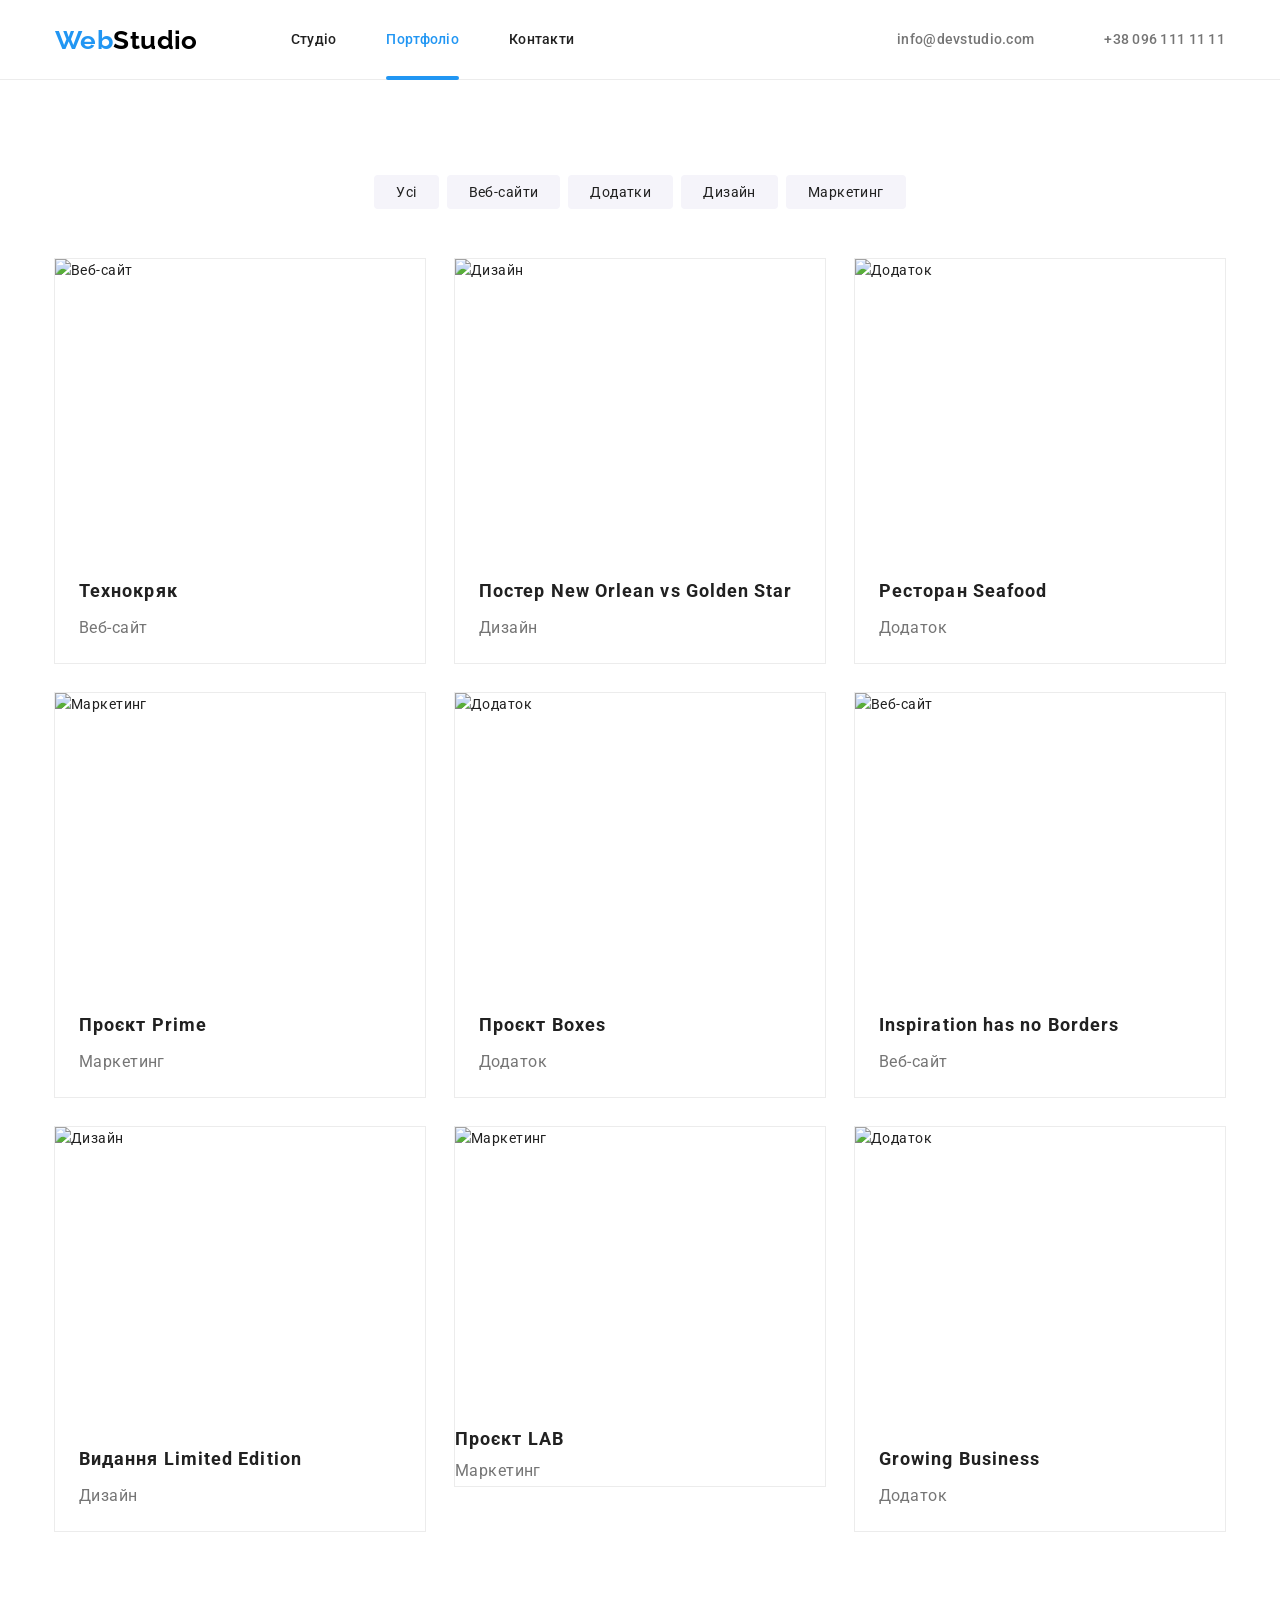
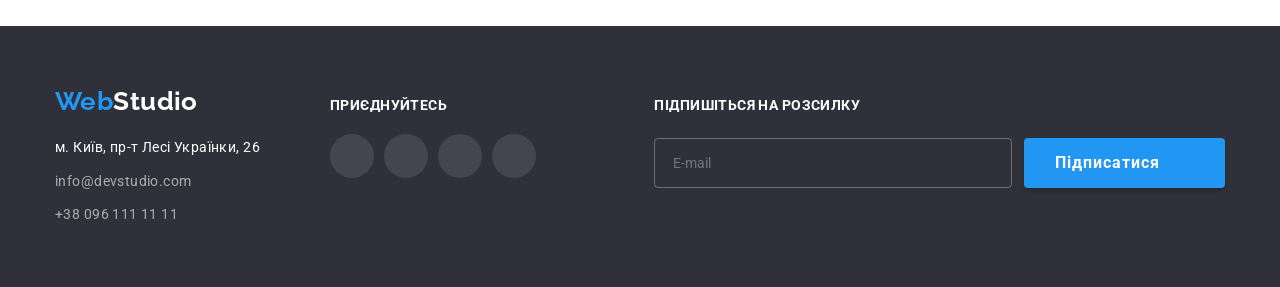
==== commit 46a1b915: "fixed some mistakes" ====
--- a/src/pages/portfolio.html
+++ b/src/pages/portfolio.html
@@ -31,8 +31,8 @@
     <!-- ~~~~~~~~~~~~~~~~~~~~~~~~~~~~~~~~~~~~~~~~~~header~~~~~~~~~~~~~~~~~~~~~~~~~~~~~~~~~~~~~~~~~~ -->
     <header class="header">
       <div class="container header__container">
-        <a class="logo__contrast animate__animated" href="../../index.html"
-          >Web<span class="logo">Studio</span></a
+        <a class="logo animate__animated" href="../../index.html"
+          >Web<span class="logo__part">Studio</span></a
         >
         <nav class="nav">
           <ul class="nav__list">
@@ -47,18 +47,18 @@
             </li>
           </ul>
         </nav>
-        <ul class="contact__list">
-          <li class="contact__item">
-            <a class="contact__link" href="mailto:info@devstudio.com"
-              ><svg class="contact__icon contact__icon-envelope">
+        <ul class="contacts">
+          <li class="contacts__item">
+            <a class="contacts__link" href="mailto:info@devstudio.com"
+              ><svg class="contacts__icon contacts__icon-envelope">
                 <use href="../img/header-icon.svg#icon-envelope" />
               </svg>
               info@devstudio.com</a
             >
           </li>
-          <li class="contact__item">
-            <a class="contact__link" href="tel:+380961111111"
-              ><svg class="contact__icon contact__icon-smartphone">
+          <li class="contacts__item">
+            <a class="contacts__link" href="tel:+380961111111"
+              ><svg class="contacts__icon contacts__icon-smartphone">
                 <use href="../img/header-icon.svg#icon-smartphone" />
               </svg>
               +38 096 111 11 11</a
@@ -71,8 +71,8 @@
       <!-- ~~~~~~~~~~~~~~~~~~~~~~~~~~~~~~~~~~~~~~~~~~portfolio~~~~~~~~~~~~~~~~~~~~~~~~~~~~~~~~~~~~~~~~~~ -->
       <section class="portfolio">
         <div class="container portfolio__container">
-          <h1 class="gallery__title" hidden>Портфоліо</h1>
-          <div class="filter__meta">
+          <h1 class="portfolio__title" hidden>Портфоліо</h1>
+          <div class="filter">
             <ul class="filter__list">
               <li class="filter__item">
                 <button class="filter__button" type="button">Усі</button>
@@ -91,7 +91,7 @@
               </li>
             </ul>
           </div>
-          <div class="gallery__meta">
+          <div class="gallery">
             <ul class="gallery__list">
               <!-- 01 -->
               <li class="gallery__item">
@@ -338,8 +338,8 @@
     <footer class="footer">
       <div class="container footer__container">
         <div class="footer__contact">
-          <a class="logo__contrast animate__animated" href="#"
-            >Web<span class="logo-white">Studio</span></a
+          <a class="logo animate__animated" href="#"
+            >Web<span class="logo__part--white">Studio</span></a
           >
           <address class="address__list">
             <p class="address">м. Київ, пр-т Лесі Українки, 26</p>
@@ -351,33 +351,41 @@
             >
           </address>
         </div>
-        <div class="social-networks__footer">
-          <h2 class="social-networks-footer__title">приєднуйтесь</h2>
+        <div class="social-networks">
+          <h2 class="social-networks__title">приєднуйтесь</h2>
           <ul class="social-networks__list">
             <li class="social-networks__item">
-              <a class="social-networks__link" href="#"
-                ><svg class="social-networks__icon">
+              <a
+                class="social-networks__link social-networks__link--accent"
+                href="#"
+                ><svg class="social-networks__icon social-networks__icon--grey">
                   <use href="../img/social-networks.svg#icon-instagram" />
                 </svg>
               </a>
             </li>
             <li class="social-networks__item">
-              <a class="social-networks__link" href="#"
-                ><svg class="social-networks__icon">
+              <a
+                class="social-networks__link social-networks__link--accent"
+                href="#"
+                ><svg class="social-networks__icon social-networks__icon--grey">
                   <use href="../img/social-networks.svg#icon-twitter" />
                 </svg>
               </a>
             </li>
             <li class="social-networks__item">
-              <a class="social-networks__link" href="#"
-                ><svg class="social-networks__icon">
+              <a
+                class="social-networks__link social-networks__link--accent"
+                href="#"
+                ><svg class="social-networks__icon social-networks__icon--grey">
                   <use href="../img/social-networks.svg#icon-facebook" />
                 </svg>
               </a>
             </li>
             <li class="social-networks__item">
-              <a class="social-networks__link" href="#"
-                ><svg class="social-networks__icon">
+              <a
+                class="social-networks__link social-networks__link--accent"
+                href="#"
+                ><svg class="social-networks__icon social-networks__icon--grey">
                   <use href="../img/social-networks.svg#icon-linkedin" />
                 </svg>
               </a>
--- a/src/css/main.css
+++ b/src/css/main.css
@@ -69,7 +69,7 @@
 }
 
 /* ~~~~~~~~~~~~~~~~~~~~~~~~~~~~~~~~~~~~~~~~~~logo~~~~~~~~~~~~~~~~~~~~~~~~~~~~~~~~~~~~~~~~~~  */
-.logo__contrast {
+.logo {
   font-family: "Raleway", serif;
   font-weight: 700;
   font-size: 26px;
@@ -77,12 +77,12 @@
   line-height: 1.154;
 }
 
-.logo__contrast:hover {
+.logo:hover {
   animation-name: pulse;
   animation-iteration-count: infinite;
 }
 
-.logo {
+.logo__part {
   font-family: "Raleway", serif;
   font-weight: 700;
   font-size: 26px;
@@ -90,7 +90,7 @@
   line-height: 1.154;
 }
 
-.logo__white {
+.logo__part--white {
   color: #ffffff;
 }
 
@@ -112,20 +112,20 @@
   cursor: pointer;
 }
 
-.form__content {
+.fields {
   display: flex;
   flex-direction: column;
   row-gap: 4px;
 }
 
-.form__label {
+.fields__label {
   font-size: 12px;
   color: #757575;
   line-height: 1.17;
   letter-spacing: 0.01em;
 }
 
-.form__field {
+.fields__content {
   max-width: 448px;
   padding: 11px 12px;
   border: 1px solid rgba(0, 0, 0, 0.2);
@@ -139,10 +139,10 @@
   transition-timing-function: cubic-bezier(0.4, 0, 0.2, 1);
 }
 
-.form__field:hover .form__icon,
-.form__field:hover,
-.form__field:focus-within .form__icon,
-.form__field:focus-within {
+.fields__content:hover .fields__icon,
+.fields__content:hover,
+.fields__content:focus-within .fields__icon,
+.fields__content:focus-within {
   cursor: pointer;
   fill: #2196f3;
   border-color: #2196f3;
@@ -152,15 +152,15 @@
   padding: 12px 16px;
 }
 
-.form__input {
+.fields__input {
   min-width: 90%;
 }
 
-.form__comment {
+.fields__comment {
   min-height: 96px;
 }
 
-.form__icon {
+.fields__icon {
   width: 18px;
   height: 18px;
   fill: #212121;
@@ -204,6 +204,38 @@
   transition-property: fill;
   transition-duration: 250ms;
   transition-timing-function: cubic-bezier(0.4, 0, 0.2, 1);
+}
+
+.social-networks__title {
+  text-transform: uppercase;
+  font-size: 14px;
+  font-weight: 700;
+  color: #ffffff;
+  line-height: 1.14;
+}
+
+.footer .social-networks {
+  flex-grow: 2;
+}
+
+.footer .social-networks__list {
+  justify-content: flex-start;
+  margin-top: 20px;
+  padding-bottom: 0;
+}
+
+.social-networks__link--accent {
+  background-color: rgba(255, 255, 255, 0.1);
+  transition-property: background-color;
+  transition-duration: 250ms;
+  transition-timing-function: cubic-bezier(0.4, 0, 0.2, 1);
+}
+.social-networks__link--accent:hover {
+  background-color: #2196f3;
+}
+
+.social-networks__icon--grey {
+  fill: #ffffff;
 }
 
 /* ~~~~~~~~~~~~~~~~~~~~~~~~~~~~~~~~~~~~~~~~~~header~~~~~~~~~~~~~~~~~~~~~~~~~~~~~~~~~~~~~~~~~~  */
@@ -267,12 +299,12 @@
   color: #2196f3;
 }
 
-.contact__list {
+.contacts {
   display: flex;
   gap: 50px;
 }
 
-.contact__link {
+.contacts__link {
   font-weight: 500;
   font-size: inherit;
   color: #757575;
@@ -285,26 +317,26 @@
   transition-duration: 250ms;
   transition-timing-function: cubic-bezier(0.4, 0, 0.2, 1);
 }
-.contact__link:hover {
+.contacts__link:hover {
   color: #2196f3;
 }
 
-.contact__icon {
+.contacts__icon {
   fill: #757575;
   transition-property: fill;
   transition-duration: 250ms;
   transition-timing-function: cubic-bezier(0.4, 0, 0.2, 1);
 }
-.contact__link:hover .contact__icon {
+.contacts__link:hover .contacts__icon {
   fill: #2196f3;
 }
 
-.contact__icon-envelope {
+.contacts__icon-envelope {
   width: 16px;
   height: 12px;
 }
 
-.contact__icon-smartphone {
+.contacts__icon-smartphone {
   width: 10px;
   height: 16px;
 }
@@ -379,7 +411,7 @@
   transform: translateX(-50%) translateY(-50%) scale(0.5);
 }
 
-.btn__close {
+.modal__btn-close {
   position: absolute;
   right: 8px;
   top: 8px;
@@ -391,7 +423,7 @@
   align-items: center;
   background-color: #ffffff;
 }
-.btn__close:hover .icon__close, .btn__close:hover {
+.modal__btn-close:hover .icon__close, .modal__btn-close:hover {
   cursor: pointer;
   fill: #2196f3;
 }
@@ -412,7 +444,7 @@
   text-align: center;
 }
 
-.modal__fields {
+.form__fields {
   display: flex;
   flex-direction: column;
   row-gap: 10px;
@@ -485,19 +517,19 @@
   margin-bottom: 30px;
 }
 
-.photo__antenna::before {
+.advantages__item--antenna::before {
   background-image: url(../img/antenna.svg);
 }
 
-.photo__clock::before {
+.advantages__item--clock::before {
   background-image: url(../img/clock.svg);
 }
 
-.photo__diagram::before {
+.advantages__item--diagram::before {
   background-image: url(../img/diagram.svg);
 }
 
-.photo__astronaut::before {
+.advantages__item--astronaut::before {
   background-image: url(../img/astronaut.svg);
 }
 
@@ -678,38 +710,6 @@
   color: rgba(255, 255, 255, 0.6);
   display: flex;
   flex-direction: column;
-}
-
-.social-networks-footer {
-  flex-grow: 2;
-}
-
-.social-networks-footer__title {
-  text-transform: uppercase;
-  font-size: 14px;
-  font-weight: 700;
-  color: #ffffff;
-  line-height: 1.14;
-}
-
-.footer .social-networks__list {
-  justify-content: flex-start;
-  margin-top: 20px;
-  padding-bottom: 0;
-}
-
-.footer .social-networks__link {
-  background-color: rgba(255, 255, 255, 0.1);
-  transition-property: background-color;
-  transition-duration: 250ms;
-  transition-timing-function: cubic-bezier(0.4, 0, 0.2, 1);
-}
-.footer .social-networks__link:hover {
-  background-color: #2196f3;
-}
-
-.footer .social-networks__icon {
-  fill: #ffffff;
 }
 
 .follow__label {
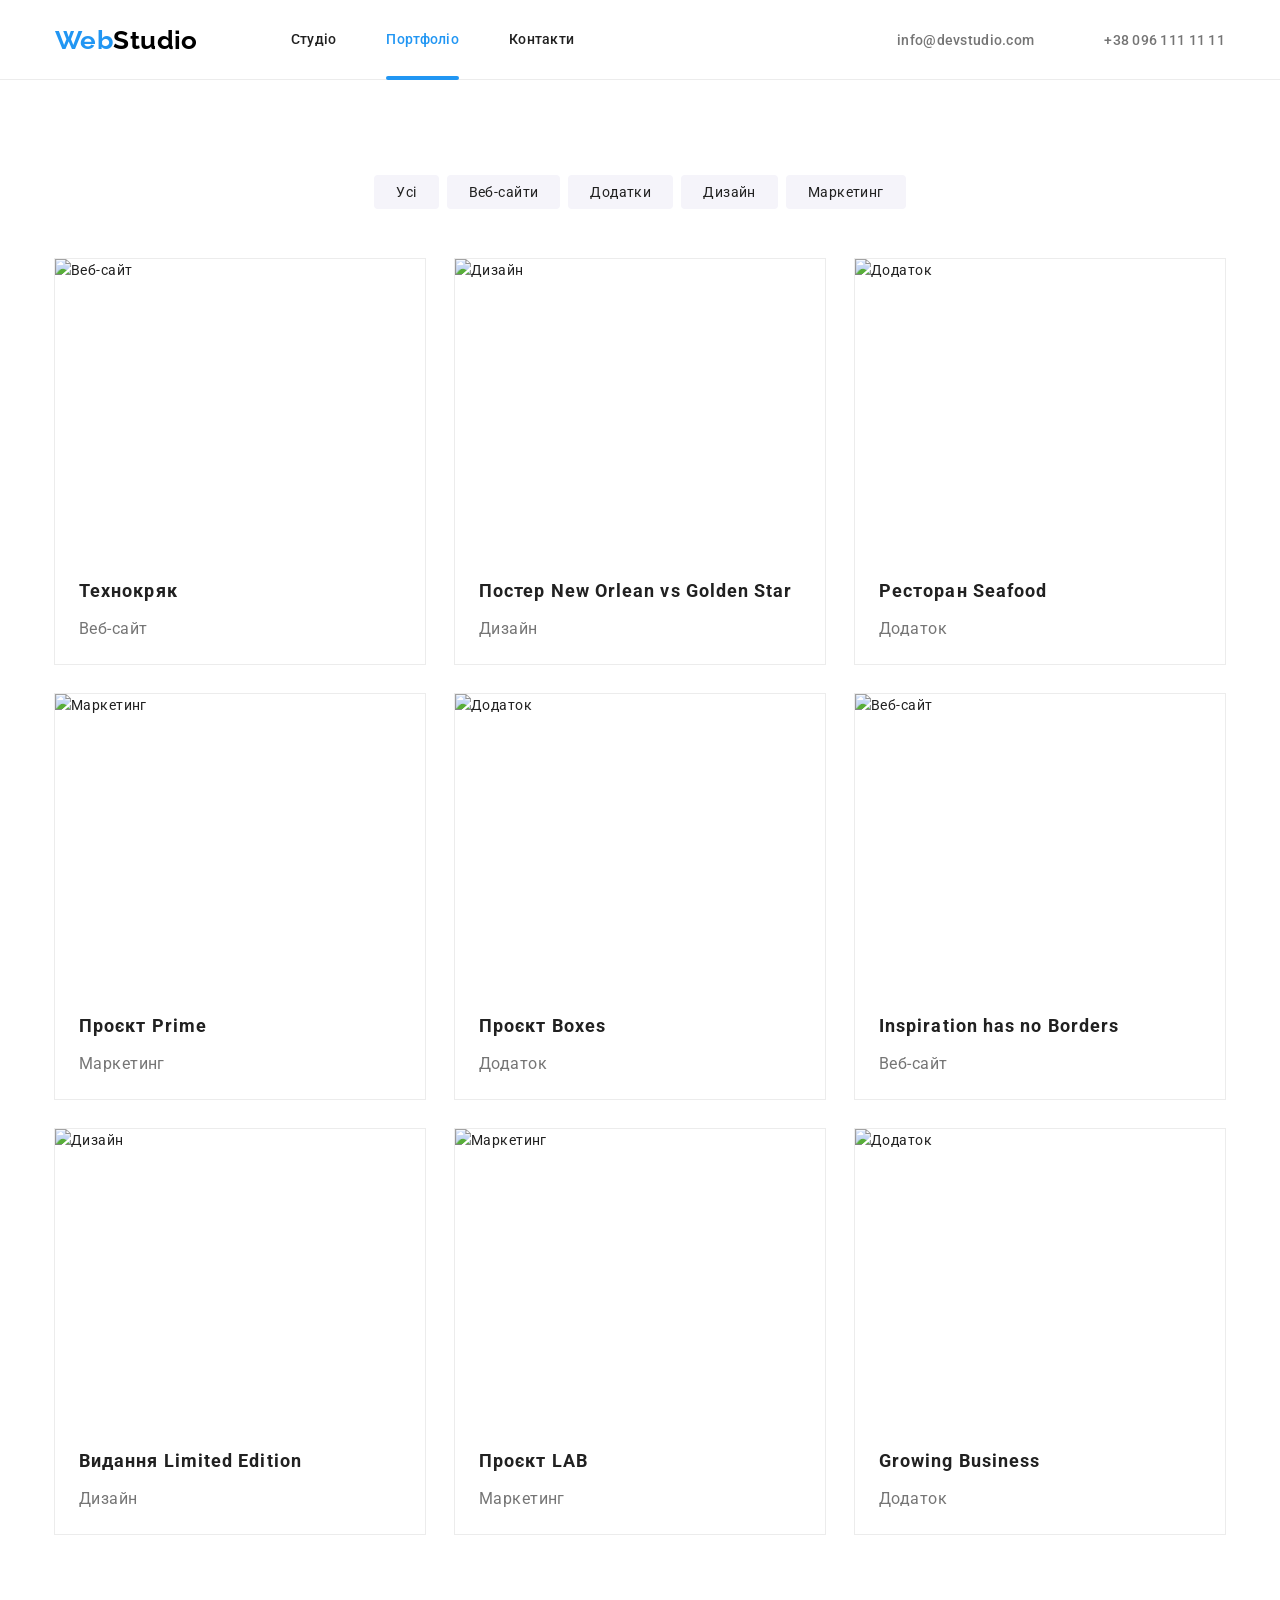
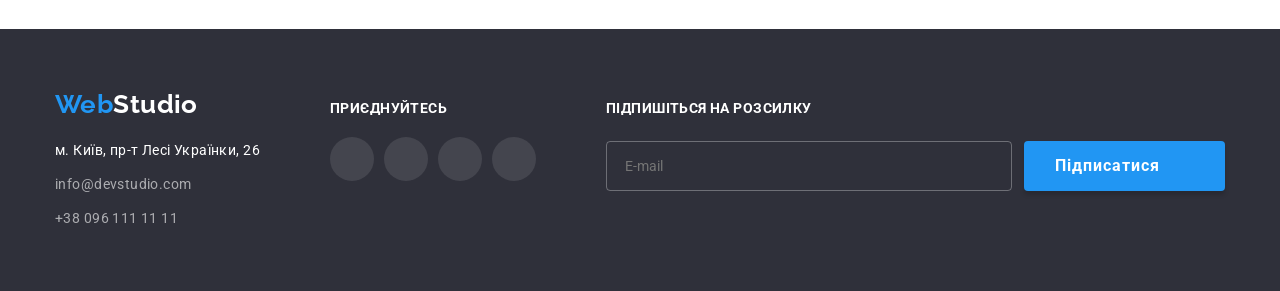
==== commit 3ba57fdf: "made responsive adaptive" ====
--- a/src/pages/portfolio.html
+++ b/src/pages/portfolio.html
@@ -34,6 +34,9 @@
         <a class="logo animate__animated" href="../../index.html"
           >Web<span class="logo__part">Studio</span></a
         >
+        <button class="btn-nav">
+          <svg class="btn-nav__icon"><use href="../img/menu.svg" /></svg>
+        </button>
         <nav class="nav">
           <ul class="nav__list">
             <li class="nav__item">
@@ -105,7 +108,7 @@
                       height="294"
                     />
                     <div class="project__overlay">
-                      <p class="text-project__overlay">
+                      <p class="project-text__overlay">
                         Ресурс пропонує комплексні пропозиції з різним рівнем
                         функціоналу та сервісів. Все це дозволить відвідувачу
                         отримати вичерпні відомості про компанію чи приватну
@@ -131,7 +134,7 @@
                       height="294"
                     />
                     <div class="project__overlay">
-                      <p class="text-project__overlay">
+                      <p class="project-text__overlay">
                         Ресурс пропонує комплексні пропозиції з різним рівнем
                         функціоналу та сервісів. Все це дозволить відвідувачу
                         отримати вичерпні відомості про компанію чи приватну
@@ -159,7 +162,7 @@
                       height="294"
                     />
                     <div class="project__overlay">
-                      <p class="text-project__overlay">
+                      <p class="project-text__overlay">
                         Ресурс пропонує комплексні пропозиції з різним рівнем
                         функціоналу та сервісів. Все це дозволить відвідувачу
                         отримати вичерпні відомості про компанію чи приватну
@@ -185,7 +188,7 @@
                       height="294"
                     />
                     <div class="project__overlay">
-                      <p class="text-project__overlay">
+                      <p class="project-text__overlay">
                         Ресурс пропонує комплексні пропозиції з різним рівнем
                         функціоналу та сервісів. Все це дозволить відвідувачу
                         отримати вичерпні відомості про компанію чи приватну
@@ -211,7 +214,7 @@
                       height="294"
                     />
                     <div class="project__overlay">
-                      <p class="text-project__overlay">
+                      <p class="project-text__overlay">
                         Ресурс пропонує комплексні пропозиції з різним рівнем
                         функціоналу та сервісів. Все це дозволить відвідувачу
                         отримати вичерпні відомості про компанію чи приватну
@@ -237,7 +240,7 @@
                       height="294"
                     />
                     <div class="project__overlay">
-                      <p class="text-project__overlay">
+                      <p class="project-text__overlay">
                         Ресурс пропонує комплексні пропозиції з різним рівнем
                         функціоналу та сервісів. Все це дозволить відвідувачу
                         отримати вичерпні відомості про компанію чи приватну
@@ -263,7 +266,7 @@
                       height="294"
                     />
                     <div class="project__overlay">
-                      <p class="text-project__overlay">
+                      <p class="project-text__overlay">
                         Ресурс пропонує комплексні пропозиції з різним рівнем
                         функціоналу та сервісів. Все це дозволить відвідувачу
                         отримати вичерпні відомості про компанію чи приватну
@@ -289,15 +292,16 @@
                       height="294"
                     />
                     <div class="project__overlay">
-                      <p class="text-project__overlay">
-                        Ресурс пропонує комплексні пропозиції з різним рівнем
-                        функціоналу та сервісів. Все це дозволить відвідувачу
-                        отримати вичерпні відомості про компанію чи приватну
-                        особу.
-                      </p>
-                    </div>
-                  </div>
-                  <div class="projec__-meta">
+                      <p class="project__overlay-text">
+                        <!--  -->
+                        Ресурс пропонує комплексні пропозиції з різним рівнем
+                        функціоналу та сервісів. Все це дозволить відвідувачу
+                        отримати вичерпні відомості про компанію чи приватну
+                        особу.
+                      </p>
+                    </div>
+                  </div>
+                  <div class="project__meta">
                     <h2 class="project__title">Проєкт LAB</h2>
                     <p class="project__category">Маркетинг</p>
                   </div>
@@ -315,7 +319,7 @@
                       height="294"
                     />
                     <div class="project__overlay">
-                      <p class="text-project__overlay">
+                      <p class="project-text__overlay">
                         Ресурс пропонує комплексні пропозиції з різним рівнем
                         функціоналу та сервісів. Все це дозволить відвідувачу
                         отримати вичерпні відомості про компанію чи приватну
--- a/src/css/main.css
+++ b/src/css/main.css
@@ -1,6 +1,25 @@
 /* ~~~~~~~~~~~~~~~~~~~~~~~~~~~~~~~~~~~~~~~~~~~color~~~~~~~~~~~~~~~~~~~~~~~~~~~~~~~~~~~~~~~~~~ */
 /* ~~~~~~~~~~~~~~~~~~~~~~~~~~~~~~~~~~~~~~~~~~font~~~~~~~~~~~~~~~~~~~~~~~~~~~~~~~~~~~~~~~~~~  */
 /* ~~~~~~~~~~~~~~~~~~~~~~~~~~~~~~~~~~~~~~~~~~transition~~~~~~~~~~~~~~~~~~~~~~~~~~~~~~~~~~~~~~~~~~ */
+.button {
+  color: #ffffff;
+  font-size: 16px;
+  font-weight: 700;
+  border: none;
+  background-color: #2196f3;
+  padding: 10px 32px;
+  border-radius: 4px;
+  line-height: 1.87;
+  letter-spacing: 0.06em;
+  border: 3px solid transparent;
+  box-shadow: 0px 4px 4px 0px rgba(0, 0, 0, 0.15);
+  cursor: pointer;
+}
+
+.project:hover, .filter__button:hover, .teammate {
+  box-shadow: 0px 3px 1px 0px rgba(0, 0, 0, 0.1), 0px 1px 2px 0px rgba(0, 0, 0, 0.08), 0px 2px 2px 0px rgba(0, 0, 0, 0.12);
+}
+
 h1,
 h2,
 h3,
@@ -63,6 +82,7 @@
 
 .container {
   max-width: 1200px;
+  min-width: 320px;
   padding: 0px 15px 0px 15px;
   margin-left: auto;
   margin-right: auto;
@@ -72,9 +92,9 @@
 .logo {
   font-family: "Raleway", serif;
   font-weight: 700;
-  font-size: 26px;
+  font-size: 24px;
   color: #2196f3;
-  line-height: 1.154;
+  line-height: 1.17;
 }
 
 .logo:hover {
@@ -85,53 +105,61 @@
 .logo__part {
   font-family: "Raleway", serif;
   font-weight: 700;
-  font-size: 26px;
+  font-size: 24px;
   color: #000000;
-  line-height: 1.154;
+  line-height: 1.17;
 }
 
 .logo__part--white {
   color: #ffffff;
 }
 
+@media screen and (min-width: 1024px) {
+  .logo {
+    font-size: 26px;
+    line-height: 1.154;
+  }
+  .logo__part {
+    font-size: 26px;
+    line-height: 1.154;
+  }
+}
 .button {
-  color: #ffffff;
-  font-size: 16px;
-  font-weight: 700;
-  border: none;
-  background-color: #2196f3;
-  padding: 10px 32px;
-  border-radius: 4px;
-  line-height: 1.87;
-  letter-spacing: 0.06em;
-  border: 3px solid transparent;
   box-shadow: 0px 4px 4px 0px rgba(0, 0, 0, 0.15);
   transition-property: color, border, background-color;
   transition-duration: 250ms;
   transition-timing-function: cubic-bezier(0.4, 0, 0.2, 1);
-  cursor: pointer;
 }
 
 .fields {
   display: flex;
-  flex-direction: column;
+  justify-content: flex-start;
+  align-items: stretch;
+  flex-direction: column;
+  flex-wrap: nowrap;
+  gap: 0;
   row-gap: 4px;
 }
 
 .fields__label {
   font-size: 12px;
   color: #757575;
-  line-height: 1.17;
+  line-height: 1.167;
   letter-spacing: 0.01em;
 }
 
 .fields__content {
-  max-width: 448px;
+  max-height: 40px;
+  max-width: 370px;
   padding: 11px 12px;
   border: 1px solid rgba(0, 0, 0, 0.2);
   border-radius: 4px;
   display: flex;
-  align-items: center;
+  justify-content: flex-start;
+  align-items: center;
+  flex-direction: row;
+  flex-wrap: nowrap;
+  gap: 0;
   -moz-column-gap: 12px;
        column-gap: 12px;
   transition-property: border-color;
@@ -156,6 +184,10 @@
   min-width: 90%;
 }
 
+.fields__content--comment {
+  max-height: 120px;
+}
+
 .fields__comment {
   min-height: 96px;
 }
@@ -169,11 +201,20 @@
   transition-timing-function: cubic-bezier(0.4, 0, 0.2, 1);
 }
 
+@media screen and (min-width: 1024px) {
+  .fields__content {
+    min-width: 448px;
+  }
+  .fields__input {
+    min-width: 90%;
+  }
+}
 .social-networks__list {
   display: flex;
+  justify-content: center;
+  align-items: center;
+  flex-direction: row;
   flex-wrap: wrap;
-  align-items: center;
-  justify-content: center;
   gap: 10px;
   margin-top: 16px;
   padding-bottom: 30px;
@@ -184,8 +225,11 @@
   background-color: transparent;
   border-radius: 50%;
   display: flex;
-  align-items: center;
   justify-content: center;
+  align-items: center;
+  flex-direction: row;
+  flex-wrap: nowrap;
+  gap: 0;
   transition-property: background-color;
   transition-duration: 250ms;
   transition-timing-function: cubic-bezier(0.4, 0, 0.2, 1);
@@ -214,10 +258,6 @@
   line-height: 1.14;
 }
 
-.footer .social-networks {
-  flex-grow: 2;
-}
-
 .footer .social-networks__list {
   justify-content: flex-start;
   margin-top: 20px;
@@ -240,130 +280,206 @@
 
 /* ~~~~~~~~~~~~~~~~~~~~~~~~~~~~~~~~~~~~~~~~~~header~~~~~~~~~~~~~~~~~~~~~~~~~~~~~~~~~~~~~~~~~~  */
 .header {
-  padding: 25px 0px 25px 0px;
+  padding: 16px 0px;
   box-shadow: inset 0 -1px 0 0 #ececec;
 }
 
 .header__container {
   display: flex;
-  gap: 93px;
-  align-items: center;
-}
-
+  justify-content: space-between;
+  align-items: center;
+  flex-direction: row;
+  flex-wrap: nowrap;
+  gap: 0;
+}
+
+@media screen and (min-width: 768px) {
+  .header {
+    padding: 25px 0px;
+  }
+  .header__container {
+    display: flex;
+    justify-content: flex-start;
+    align-items: center;
+    flex-direction: row;
+    flex-wrap: nowrap;
+    gap: 93px;
+  }
+}
 .nav {
-  flex-grow: 2;
-}
-
-.nav__list {
-  display: flex;
-  gap: 50px;
-}
-
-.nav__item {
-  position: relative;
-}
-
-.nav__link {
-  font-size: inherit;
-  font-weight: 500;
-  line-height: 1.14;
-  letter-spacing: 0.02em;
-  transition-property: color;
-  transition-duration: 250ms;
-  transition-timing-function: cubic-bezier(0.4, 0, 0.2, 1);
-}
-
-.nav__link::after,
-.choice::after {
-  content: "";
-  width: 100%;
-  height: 4px;
-  background-color: #2196f3;
-  position: absolute;
-  left: 0;
-  bottom: -28px;
-  border-radius: 4px;
-  transform: scale(0);
-  transition-property: transform;
-  transition-duration: 250ms;
-  transition-timing-function: cubic-bezier(0.4, 0, 0.2, 1);
-}
-
-.nav__link:hover::after,
-.choice::after {
-  transform: scale(1);
-}
-
-.nav__link:hover,
-.choice {
-  color: #2196f3;
-}
-
+  display: none;
+}
+
+.btn-nav {
+  display: flex;
+  justify-content: center;
+  align-items: center;
+  flex-direction: row;
+  flex-wrap: nowrap;
+  gap: 0;
+  padding: 12px 8px;
+  background-color: #ffffff;
+}
+
+.btn-nav__icon {
+  max-width: 24px;
+  max-height: 16px;
+}
+
+@media screen and (min-width: 768px) {
+  .btn-nav {
+    display: none;
+  }
+  .nav {
+    display: block;
+    flex-grow: 2;
+  }
+  .nav__list {
+    display: flex;
+    justify-content: flex-start;
+    align-items: stretch;
+    flex-direction: row;
+    flex-wrap: nowrap;
+    gap: 50px;
+  }
+  .nav__item {
+    position: relative;
+  }
+  .nav__link {
+    font-size: inherit;
+    font-weight: 500;
+    line-height: 1.14;
+    letter-spacing: 0.02em;
+    transition-property: color;
+    transition-duration: 250ms;
+    transition-timing-function: cubic-bezier(0.4, 0, 0.2, 1);
+  }
+  .nav__link::after,
+  .choice::after {
+    content: "";
+    width: 100%;
+    height: 4px;
+    background-color: #2196f3;
+    position: absolute;
+    left: 0;
+    bottom: -32px;
+    border-radius: 4px;
+    transform: scale(0);
+    transition-property: transform;
+    transition-duration: 250ms;
+    transition-timing-function: cubic-bezier(0.4, 0, 0.2, 1);
+  }
+  .nav__link:hover::after,
+  .choice::after {
+    transform: scale(1);
+  }
+  .nav__link:hover,
+  .choice {
+    color: #2196f3;
+  }
+}
+@media screen and (min-width: 1024px) {
+  .nav__link::after,
+  .choice::after {
+    bottom: -28px;
+  }
+}
 .contacts {
-  display: flex;
-  gap: 50px;
-}
-
-.contacts__link {
-  font-weight: 500;
-  font-size: inherit;
-  color: #757575;
-  line-height: 1.14;
-  letter-spacing: 0.02em;
-  display: flex;
-  align-items: center;
-  gap: 10px;
-  transition-property: color;
-  transition-duration: 250ms;
-  transition-timing-function: cubic-bezier(0.4, 0, 0.2, 1);
-}
-.contacts__link:hover {
-  color: #2196f3;
-}
-
-.contacts__icon {
-  fill: #757575;
-  transition-property: fill;
-  transition-duration: 250ms;
-  transition-timing-function: cubic-bezier(0.4, 0, 0.2, 1);
-}
-.contacts__link:hover .contacts__icon {
-  fill: #2196f3;
-}
-
-.contacts__icon-envelope {
-  width: 16px;
-  height: 12px;
-}
-
-.contacts__icon-smartphone {
-  width: 10px;
-  height: 16px;
-}
-
+  display: none;
+}
+
+@media screen and (min-width: 768px) {
+  .contacts {
+    display: flex;
+    justify-content: center;
+    align-items: flex-start;
+    flex-direction: column;
+    flex-wrap: wrap;
+    gap: 10px;
+  }
+  .contacts__link {
+    font-weight: 500;
+    font-size: 12px;
+    color: #757575;
+    line-height: 1.17;
+    letter-spacing: 0.02em;
+    display: flex;
+    justify-content: center;
+    align-items: stretch;
+    flex-direction: row;
+    flex-wrap: nowrap;
+    gap: 10px;
+    transition-property: color;
+    transition-duration: 250ms;
+    transition-timing-function: cubic-bezier(0.4, 0, 0.2, 1);
+  }
+  .contacts__link:hover {
+    color: #2196f3;
+  }
+  .contacts__icon {
+    fill: #757575;
+    transition-property: fill;
+    transition-duration: 250ms;
+    transition-timing-function: cubic-bezier(0.4, 0, 0.2, 1);
+  }
+  .contacts__link:hover .contacts__icon {
+    fill: #2196f3;
+  }
+  .contacts__icon-envelope {
+    width: 14px;
+    height: 10px;
+  }
+  .contacts__icon-smartphone {
+    width: 10px;
+    height: 14px;
+  }
+}
+@media screen and (min-width: 1024px) {
+  .contacts {
+    display: flex;
+    justify-content: flex-start;
+    align-items: stretch;
+    flex-direction: row;
+    flex-wrap: nowrap;
+    gap: 50px;
+  }
+  .contacts__link {
+    font-size: inherit;
+  }
+  .contacts__icon-envelope {
+    width: 16px;
+    height: 12px;
+  }
+  .contacts__icon-smartphone {
+    width: 10px;
+    height: 16px;
+  }
+}
 /* ~~~~~~~~~~~~~~~~~~~~~~~~~~~~~~~~~~~~~~~~~~hero~~~~~~~~~~~~~~~~~~~~~~~~~~~~~~~~~~~~~~~~~~  */
 .hero {
   background-color: #2f303a;
   background-image: linear-gradient(to bottom, rgba(47, 48, 58, 0.4), rgba(47, 48, 58, 0.4)), url(../img/hero-bg.webp);
   background-repeat: no-repeat;
   background-size: cover;
-  padding: 200px 0px 200px 0px;
+  padding: 118px 0px 118px 0px;
 }
 
 .hero__container {
   display: flex;
-  flex-direction: column;
+  justify-content: flex-start;
+  align-items: center;
+  flex-direction: column;
+  flex-wrap: nowrap;
   gap: 30px;
-  align-items: center;
 }
 
 .hero__title {
   display: flex;
-  max-width: 696px;
-  font-size: 44px;
+  max-width: 360px;
+  font-size: 26px;
   font-weight: 900;
   color: #ffffff;
-  line-height: 1.36;
+  line-height: 1.6;
   text-align: center;
   letter-spacing: 0.06em;
   text-transform: uppercase;
@@ -376,6 +492,17 @@
   cursor: pointer;
 }
 
+@media screen and (min-width: 1024px) {
+  .hero {
+    padding: 200px 0px 200px 0px;
+  }
+  .hero__title {
+    display: flex;
+    max-width: 696px;
+    font-size: 44px;
+    line-height: 1.36;
+  }
+}
 /* ~~~~~~~~~~~~~~~~~~~~~~~~~~~~~~~~~~~~~~~~~~modal~~~~~~~~~~~~~~~~~~~~~~~~~~~~~~~~~~~~~~~~~~  */
 .backdrop {
   position: fixed;
@@ -383,7 +510,7 @@
   inset: 0;
   transition-property: opacity;
   transition-duration: 250ms;
-  transition-property: cubic-bezier(0.4, 0, 0.2, 1);
+  transition-timing-function: cubic-bezier(0.4, 0, 0.2, 1);
 }
 
 .backdrop.is-hidden {
@@ -392,10 +519,17 @@
 }
 
 .modal {
+  display: flex;
+  justify-content: center;
+  align-items: center;
+  flex-direction: column;
+  flex-wrap: nowrap;
+  gap: 0;
   background-color: #ffffff;
   position: absolute;
-  min-height: 581px;
-  min-width: 528px;
+  min-height: 609px;
+  width: calc(100dvw - 30px);
+  max-width: 450px;
   top: 50%;
   left: 50%;
   transform: translateX(-50%) translateY(-50%);
@@ -404,7 +538,7 @@
   box-shadow: 0 2px 1px 0 rgba(0, 0, 0, 0.2), 0 1px 1px 0 rgba(0, 0, 0, 0.14), 0 1px 3px 0 rgba(0, 0, 0, 0.12);
   transition-property: transform;
   transition-duration: 250ms;
-  transition-property: cubic-bezier(0.4, 0, 0.2, 1);
+  transition-timing-function: cubic-bezier(0.4, 0, 0.2, 1);
 }
 
 .backdrop.is-hidden .modal {
@@ -421,6 +555,9 @@
   display: flex;
   justify-content: center;
   align-items: center;
+  flex-direction: row;
+  flex-wrap: nowrap;
+  gap: 0;
   background-color: #ffffff;
 }
 .modal__btn-close:hover .icon__close, .modal__btn-close:hover {
@@ -440,21 +577,29 @@
 .modal__title {
   font-weight: 700;
   font-size: 20px;
-  line-height: 1.15;
+  line-height: 1.5;
   text-align: center;
+  max-width: 370px;
 }
 
 .form__fields {
   display: flex;
-  flex-direction: column;
+  justify-content: flex-start;
+  align-items: stretch;
+  flex-direction: column;
+  flex-wrap: nowrap;
+  gap: 0;
   row-gap: 10px;
   margin: 12px 0 20px;
 }
 
 .agree {
   display: flex;
-  align-items: center;
   justify-content: center;
+  align-items: center;
+  flex-direction: row;
+  flex-wrap: nowrap;
+  gap: 0;
   -moz-column-gap: 8px;
        column-gap: 8px;
   margin-bottom: 30px;
@@ -463,6 +608,10 @@
 .agree__btn {
   width: 16px;
   height: 15px;
+}
+
+.agree__text {
+  font-size: 12px;
 }
 
 .agree__link {
@@ -474,6 +623,10 @@
 .modal__meta {
   display: flex;
   justify-content: center;
+  align-items: stretch;
+  flex-direction: row;
+  flex-wrap: nowrap;
+  gap: 0;
 }
 
 .modal__button {
@@ -485,24 +638,36 @@
   overflow: hidden;
 }
 
+@media screen and (min-width: 1024px) {
+  .modal {
+    min-height: 581px;
+    min-width: 528px;
+  }
+  .modal__title {
+    max-width: 448px;
+    line-height: 1.15;
+  }
+}
 /* ~~~~~~~~~~~~~~~~~~~~~~~~~~~~~~~~~~~~~~~~~~advantages~~~~~~~~~~~~~~~~~~~~~~~~~~~~~~~~~~~~~~~~~~  */
 .advantages {
-  padding: 95px 0px 95px 0px;
+  padding: 60px 0;
 }
 
 .advantages__list {
   display: flex;
+  justify-content: flex-start;
+  align-items: stretch;
+  flex-direction: column;
   flex-wrap: wrap;
   gap: 30px;
 }
 
-.advantages__item {
-  flex-basis: calc((100% - 90px) / 4);
-}
-
 .advantages__meta {
   display: flex;
-  flex-direction: column;
+  justify-content: flex-start;
+  align-items: stretch;
+  flex-direction: column;
+  flex-wrap: nowrap;
   gap: 10px;
 }
 
@@ -534,6 +699,7 @@
 }
 
 .advantages__title {
+  text-align: center;
   font-weight: 700;
   line-height: 1.14;
 }
@@ -542,77 +708,102 @@
   color: #757575;
 }
 
+@media screen and (min-width: 768px) {
+  .advantages__list {
+    display: flex;
+    justify-content: flex-start;
+    align-items: stretch;
+    flex-direction: row;
+    flex-wrap: wrap;
+    gap: 30px;
+  }
+  .advantages__item {
+    flex-basis: calc((100% - 30px) / 2);
+  }
+}
+@media screen and (min-width: 1024px) {
+  .advantages {
+    padding: 95px 0px;
+  }
+  .advantages__item {
+    flex-basis: calc((100% - 90px) / 4);
+  }
+}
 /* ~~~~~~~~~~~~~~~~~~~~~~~~~~~~~~~~~~~~~~~~~~work~~~~~~~~~~~~~~~~~~~~~~~~~~~~~~~~~~~~~~~~~~  */
 .work {
-  padding-bottom: 95px;
-}
-
-.work__title {
-  font-weight: 700;
-  font-size: 36px;
-  text-align: center;
-  margin-bottom: 50px;
-}
-
-.work__list {
-  display: flex;
-  gap: 30px;
-  flex-wrap: wrap;
-}
-
-.work__item {
-  flex-basis: calc((100% - 60px) / 3);
-  position: relative;
-}
-
-.work__text {
-  font-weight: 700;
-  color: #ffffff;
-  line-height: 1.14;
-  text-transform: uppercase;
-  position: absolute;
-  background-color: rgba(48, 49, 59, 0.8);
-  width: 100%;
-  padding: 27px 0 27px;
-  bottom: 0;
-  text-align: center;
-}
-
+  display: none;
+}
+
+@media screen and (min-width: 1024px) {
+  .work {
+    display: block;
+    padding-bottom: 95px;
+  }
+  .work__title {
+    font-weight: 700;
+    font-size: 36px;
+    text-align: center;
+    margin-bottom: 50px;
+  }
+  .work__list {
+    display: flex;
+    justify-content: flex-start;
+    align-items: stretch;
+    flex-direction: row;
+    flex-wrap: wrap;
+    gap: 30px;
+  }
+  .work__item {
+    flex-basis: calc((100% - 60px) / 3);
+    position: relative;
+  }
+  .work__text {
+    font-weight: 700;
+    color: #ffffff;
+    line-height: 1.14;
+    text-transform: uppercase;
+    position: absolute;
+    background-color: rgba(48, 49, 59, 0.8);
+    width: 100%;
+    padding: 27px 0 27px;
+    bottom: 0;
+    text-align: center;
+  }
+}
 /* ~~~~~~~~~~~~~~~~~~~~~~~~~~~~~~~~~~~~~~~~~~team~~~~~~~~~~~~~~~~~~~~~~~~~~~~~~~~~~~~~~~~~~  */
 .team {
   background-color: #f5f4fa;
-  padding: 95px 0px 95px 0px;
+  padding: 60px 0;
 }
 
 .team__title {
   font-weight: 700;
-  font-size: 36px;
+  font-size: 28px;
   line-height: 1.2;
   text-align: center;
-  margin-bottom: 50px;
+  margin-bottom: 30px;
 }
 
 .team__list {
   display: flex;
-  align-items: center;
+  justify-content: content;
+  align-items: center;
+  flex-direction: column;
+  flex-wrap: wrap;
   gap: 30px;
-  flex-wrap: wrap;
-}
-
-.team__item {
-  flex-basis: calc((100% - 90px) / 4);
 }
 
 .teammate {
   background: #ffffff;
   border-radius: 4px;
-  box-shadow: 0px 1px 3px 0 rgba(0, 0, 0, 0.12), 0px 1px 1px 0px rgba(0, 0, 0, 0.14), 0px 2px 1px 0px rgba(0, 0, 0, 0.2);
 }
 
 .teammate__meta {
   display: flex;
-  flex-direction: column;
-  align-items: center;
+  justify-content: center;
+  align-items: center;
+  flex-direction: column;
+  flex-wrap: nowrap;
   gap: 10px;
   padding-top: 30px;
 }
@@ -628,32 +819,66 @@
   color: #757575;
 }
 
+@media screen and (min-width: 768px) {
+  .team__list {
+    display: flex;
+    justify-content: flex-start;
+    align-items: center;
+    flex-direction: row;
+    flex-wrap: wrap;
+    gap: 30px;
+  }
+  .team__item {
+    flex-basis: calc((100% - 30px) / 2);
+    min-height: 354px;
+  }
+}
+@media screen and (min-width: 1024px) {
+  .team {
+    padding: 95px 0px 95px 0px;
+  }
+  .team__title {
+    font-size: 36px;
+    margin-bottom: 50px;
+  }
+  .team__item {
+    flex-basis: calc((100% - 90px) / 4);
+  }
+}
 /* ~~~~~~~~~~~~~~~~~~~~~~~~~~~~~~~~~~~~~~~~~~regular-customers~~~~~~~~~~~~~~~~~~~~~~~~~~~~~~~~~~~~~~~~~~ */
 .regular-customers {
-  padding: 94px 0;
+  padding: 60px 0;
 }
 
 .regular-customers__title {
   font-weight: 700;
-  font-size: 36px;
-  line-height: 1.17;
+  font-size: 28px;
+  line-height: 1.18;
   text-align: center;
-  margin-bottom: 50px;
+  margin-bottom: 30px;
 }
 
 .regular-customers__list {
   display: flex;
+  justify-content: center;
+  align-items: center;
+  flex-direction: row;
   flex-wrap: wrap;
-  align-items: center;
+  gap: 30px;
+}
+
+.regular-customer__item {
+  flex-basis: calc((100% - 30px) / 2);
+}
+
+.regular-customer__link {
+  display: flex;
   justify-content: center;
-  gap: 30px;
-}
-
-.regular-customer__link {
-  display: flex;
-  align-items: center;
-  justify-content: center;
-  padding: 16px 32px;
+  align-items: center;
+  flex-direction: row;
+  flex-wrap: nowrap;
+  gap: 0;
+  min-height: 92px;
   outline: 1px solid #afb1b8;
   border-radius: 4px;
   transition-property: outline;
@@ -676,6 +901,22 @@
   transition-timing-function: cubic-bezier(0.4, 0, 0.2, 1);
 }
 
+@media screen and (min-width: 768px) {
+  .regular-customer__item {
+    flex-basis: calc((100% - 60px) / 3);
+  }
+}
+@media screen and (min-width: 1024px) {
+  .regular-customers {
+    padding: 94px 0;
+  }
+  .regular-customers__title {
+    font-size: 36px;
+  }
+  .regular-customer__item {
+    flex-basis: calc((100% - 150px) / 6);
+  }
+}
 /* ~~~~~~~~~~~~~~~~~~~~~~~~~~~~~~~~~~~~~~~~~~footer~~~~~~~~~~~~~~~~~~~~~~~~~~~~~~~~~~~~~~~~~~  */
 .footer {
   background-color: #2f303a;
@@ -684,20 +925,30 @@
 
 .footer__container {
   display: flex;
-  gap: 70px;
-  align-items: baseline;
+  justify-content: center;
+  align-items: center;
+  flex-direction: column;
+  flex-wrap: wrap;
+  gap: 60px;
+  text-align: center;
 }
 
 .footer__contact {
   display: flex;
-  flex-direction: column;
+  justify-content: flex-start;
+  align-items: stretch;
+  flex-direction: column;
+  flex-wrap: nowrap;
   gap: 20px;
 }
 
 .address__list {
   display: flex;
-  flex-direction: column;
-  gap: 10px;
+  justify-content: flex-start;
+  align-items: stretch;
+  flex-direction: column;
+  flex-wrap: nowrap;
+  gap: 8px;
 }
 
 .address {
@@ -709,7 +960,11 @@
   font-style: normal;
   color: rgba(255, 255, 255, 0.6);
   display: flex;
-  flex-direction: column;
+  justify-content: flex-start;
+  align-items: stretch;
+  flex-direction: column;
+  flex-wrap: nowrap;
+  gap: 0;
 }
 
 .follow__label {
@@ -721,18 +976,26 @@
 
 .follow__meta {
   display: flex;
-  gap: 12px;
+  justify-content: flex-start;
+  align-items: center;
+  flex-direction: column;
+  flex-wrap: nowrap;
+  gap: 20px;
   margin-top: 20px;
 }
 
 .follow__box {
-  min-width: 358px;
+  min-width: calc(100dvw - 30px);
   padding: 15px 16px;
   max-height: 50px;
   border-radius: 4px;
   border: 1px solid rgba(255, 255, 255, 0.3);
   display: flex;
-  align-items: center;
+  justify-content: center;
+  align-items: stretch;
+  flex-direction: row;
+  flex-wrap: nowrap;
+  gap: 0;
 }
 
 .follow__input {
@@ -744,7 +1007,11 @@
   line-height: 1.19;
   padding: 10px 28px;
   display: flex;
-  align-items: center;
+  justify-content: flex-start;
+  align-items: center;
+  flex-direction: row;
+  flex-wrap: nowrap;
+  gap: 0;
   -moz-column-gap: 10px;
        column-gap: 10px;
   fill: #ffffff;
@@ -756,21 +1023,110 @@
   height: 24px;
 }
 
+@media screen and (min-width: 768px) {
+  .footer__container {
+    display: flex;
+    justify-content: space-around;
+    align-items: baseline;
+    flex-direction: row;
+    flex-wrap: wrap;
+    gap: 60px;
+    -moz-column-gap: 100px;
+         column-gap: 100px;
+    text-align: center;
+  }
+  .follow {
+    flex-grow: 2;
+  }
+  .follow__meta {
+    display: flex;
+    justify-content: flex-start;
+    align-items: center;
+    flex-direction: column;
+    flex-wrap: nowrap;
+    gap: 20px;
+    margin-top: 20px;
+  }
+  .follow__box {
+    flex-grow: 2;
+    min-width: 450px;
+    padding: 15px 16px;
+    max-height: 50px;
+    border-radius: 4px;
+    border: 1px solid rgba(255, 255, 255, 0.3);
+    display: flex;
+    justify-content: center;
+    align-items: stretch;
+    flex-direction: row;
+    flex-wrap: nowrap;
+    gap: 0;
+  }
+  .follow__input {
+    color: rgba(255, 255, 255, 0.6);
+    min-width: 100%;
+  }
+}
+@media screen and (min-width: 1024px) {
+  .footer__container {
+    display: flex;
+    justify-content: flex-start;
+    align-items: stretch;
+    flex-direction: row;
+    flex-wrap: nowrap;
+    gap: 70px;
+    align-items: baseline;
+    text-align: start;
+  }
+  .address__list {
+    display: flex;
+    justify-content: flex-start;
+    align-items: stretch;
+    flex-direction: row;
+    flex-wrap: nowrap;
+    gap: 10px;
+  }
+  .follow__meta {
+    display: flex;
+    justify-content: flex-start;
+    align-items: stretch;
+    flex-direction: row;
+    flex-wrap: nowrap;
+    gap: 12px;
+  }
+  .follow__box {
+    min-width: 358px;
+  }
+  .address__list {
+    display: flex;
+    justify-content: flex-start;
+    align-items: stretch;
+    flex-direction: column;
+    flex-wrap: nowrap;
+    gap: 10px;
+  }
+}
 /* ~~~~~~~~~~~~~~~~~~~~~~~~~~~~~~~~~~~~~~~~~~portfolio~~~~~~~~~~~~~~~~~~~~~~~~~~~~~~~~~~~~~~~~~~  */
 .portfolio {
-  padding: 95px 0px 95px 0px;
+  padding: 60px 0px;
 }
 
 .portfolio__container {
   display: flex;
-  flex-direction: column;
-  align-items: center;
+  justify-content: flex-start;
+  align-items: center;
+  flex-direction: column;
+  flex-wrap: nowrap;
+  gap: 0;
 }
 
 .filter__list {
   display: flex;
+  justify-content: flex-start;
+  align-items: stretch;
+  flex-direction: row;
+  flex-wrap: wrap;
   gap: 8px;
-  margin-bottom: 50px;
+  margin-bottom: 40px;
 }
 
 .filter__button {
@@ -789,17 +1145,15 @@
   color: #ffffff;
   background-color: #2196f3;
   cursor: pointer;
-  box-shadow: 0px 3px 1px 0px rgba(0, 0, 0, 0.1), 0px 1px 2px 0px rgba(0, 0, 0, 0.08), 0px 2px 2px 0px rgba(0, 0, 0, 0.12);
 }
 
 .gallery__list {
   display: flex;
-  flex-wrap: wrap;
+  justify-content: flex-start;
+  align-items: stretch;
+  flex-direction: column;
+  flex-wrap: nowrap;
   gap: 30px;
-}
-
-.gallery__item {
-  flex-basis: calc((100% - 60px) / 3);
 }
 
 .project {
@@ -809,7 +1163,6 @@
   transition-timing-function: cubic-bezier(0.4, 0, 0.2, 1);
 }
 .project:hover {
-  box-shadow: 0px 3px 1px 0px rgba(0, 0, 0, 0.1), 0px 1px 2px 0px rgba(0, 0, 0, 0.08), 0px 2px 2px 0px rgba(0, 0, 0, 0.12);
   cursor: pointer;
 }
 .project:hover .project__overlay {
@@ -825,14 +1178,14 @@
   position: absolute;
   inset: 0;
   background-color: hsla(207, 90%, 54%, 0.9);
-  padding: 63px 24px;
+  padding: 77px 24px;
   transform: translateY(101%);
   transition-property: transform;
   transition-duration: 250ms;
   transition-timing-function: cubic-bezier(0.4, 0, 0.2, 1);
 }
 
-.text-project__overlay {
+.project-text__overlay {
   font-size: 18px;
   color: #ffffff;
   line-height: 1.6;
@@ -847,7 +1200,11 @@
 
 .project__meta {
   display: flex;
-  flex-direction: column;
+  justify-content: flex-start;
+  align-items: stretch;
+  flex-direction: column;
+  flex-wrap: nowrap;
+  gap: 0;
   gap: 5px;
   padding: 20px 24px;
 }
@@ -855,5 +1212,47 @@
 .project__category {
   font-size: 16px;
   color: #757575;
-  line-height: 1.8;
+  line-height: 1.87;
+}
+
+@media screen and (min-width: 768px) {
+  .portfolio__container {
+    display: flex;
+    justify-content: center;
+    align-items: stretch;
+    flex-direction: row;
+    flex-wrap: wrap;
+    gap: 0;
+  }
+  .filter__list {
+    margin-bottom: 30px;
+  }
+  .gallery__list {
+    display: flex;
+    justify-content: flex-start;
+    align-items: center;
+    flex-direction: row;
+    flex-wrap: wrap;
+    gap: 30px;
+  }
+  .gallery__item {
+    flex-basis: calc((100% - 30px) / 2);
+  }
+  .project__overlay {
+    padding: 49px 24px 77px;
+  }
+}
+@media screen and (min-width: 1024px) {
+  .portfolio {
+    padding: 95px 0px;
+  }
+  .filter__list {
+    margin-bottom: 50px;
+  }
+  .gallery__item {
+    flex-basis: calc((100% - 60px) / 3);
+  }
+  .project__overlay {
+    padding: 63px 24px;
+  }
 }
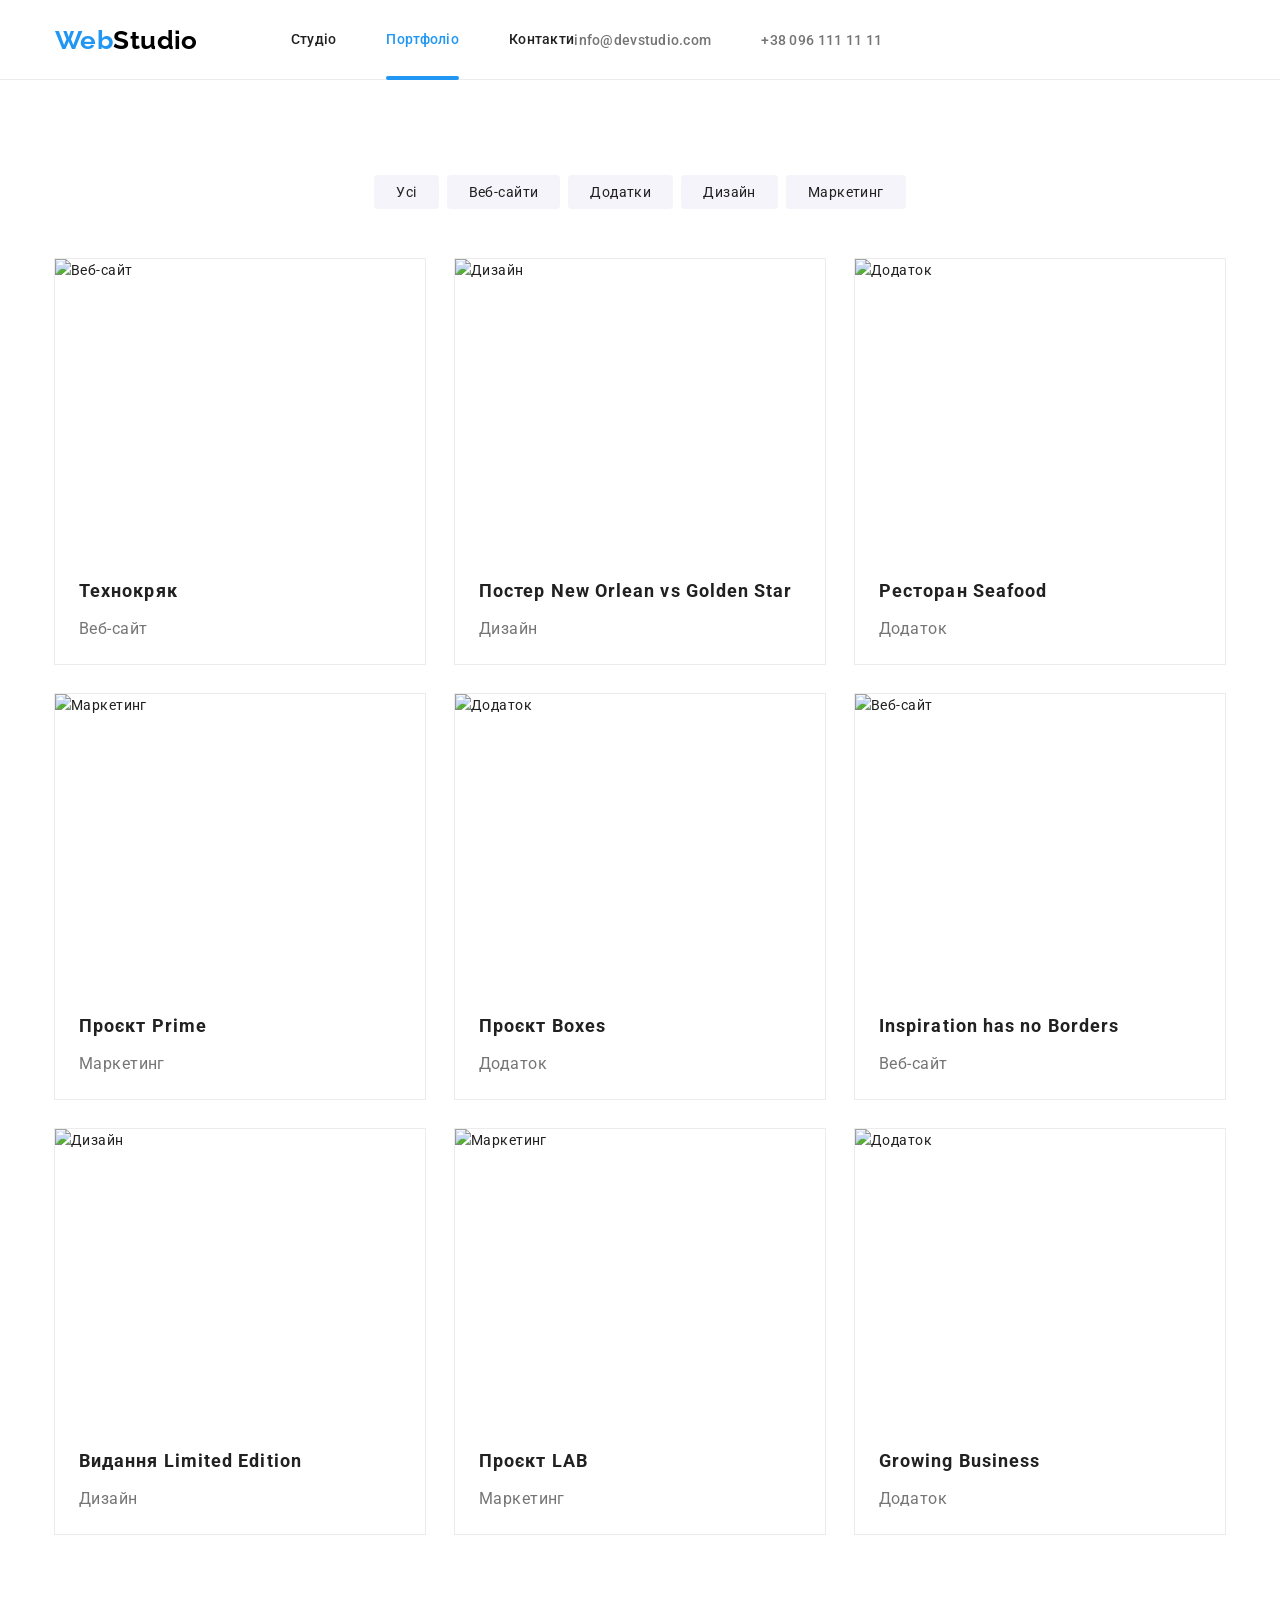
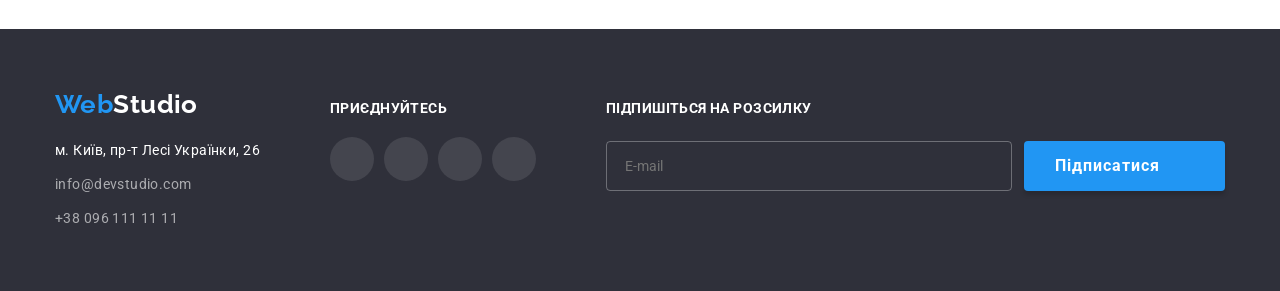
==== commit 16bcf801: "add mobile menu" ====
--- a/src/pages/portfolio.html
+++ b/src/pages/portfolio.html
@@ -31,43 +31,74 @@
     <!-- ~~~~~~~~~~~~~~~~~~~~~~~~~~~~~~~~~~~~~~~~~~header~~~~~~~~~~~~~~~~~~~~~~~~~~~~~~~~~~~~~~~~~~ -->
     <header class="header">
       <div class="container header__container">
-        <a class="logo animate__animated" href="../../index.html"
+        <a class="logo animate__animated" href="./index.html"
           >Web<span class="logo__part">Studio</span></a
         >
-        <button class="btn-nav">
-          <svg class="btn-nav__icon"><use href="../img/menu.svg" /></svg>
-        </button>
-        <nav class="nav">
-          <ul class="nav__list">
-            <li class="nav__item">
-              <a class="nav__link" href="../../index.html">Студіо</a>
-            </li>
-            <li class="nav__item">
-              <a class="nav__link choice" href="./portfolio.html">Портфоліо</a>
-            </li>
-            <li class="nav__item">
-              <a class="nav__link" href="#">Контакти</a>
-            </li>
-          </ul>
-        </nav>
-        <ul class="contacts">
-          <li class="contacts__item">
-            <a class="contacts__link" href="mailto:info@devstudio.com"
-              ><svg class="contacts__icon contacts__icon-envelope">
-                <use href="../img/header-icon.svg#icon-envelope" />
-              </svg>
-              info@devstudio.com</a
-            >
-          </li>
-          <li class="contacts__item">
-            <a class="contacts__link" href="tel:+380961111111"
-              ><svg class="contacts__icon contacts__icon-smartphone">
-                <use href="../img/header-icon.svg#icon-smartphone" />
-              </svg>
-              +38 096 111 11 11</a
-            >
-          </li>
-        </ul>
+        <div class="mobile-menu">
+          <input
+            class="mobile-menu__check menu-check"
+            type="checkbox"
+            id="toggle-menu"
+          />
+          <label class="mobile-menu__label menu-toggle" for="toggle-menu"
+            ><span class="menu-toggle__line"></span
+          ></label>
+          <div class="mobile-menu__wrapp">
+            <nav class="nav">
+              <ul class="nav__list">
+                <li class="nav__item">
+                  <a class="nav__link" href="./index.html">Студіо</a>
+                </li>
+                <li class="nav__item">
+                  <a class="nav__link choice" href="./src/pages/portfolio.html">
+                    Портфоліо</a
+                  >
+                </li>
+                <li class="nav__item">
+                  <a class="nav__link" href="#">Контакти</a>
+                </li>
+              </ul>
+            </nav>
+            <div class="contact-wrapp">
+              <ul class="contacts">
+                <li class="contacts__item">
+                  <a
+                    class="contacts__link contacts__link--email"
+                    href="mailto:info@devstudio.com"
+                    ><svg class="contacts__icon contacts__icon-envelope">
+                      <use href="./src/img/header-icon.svg#icon-envelope" />
+                    </svg>
+                    info@devstudio.com</a
+                  >
+                </li>
+                <li class="contacts__item">
+                  <a
+                    class="contacts__link contacts__link--tel"
+                    href="tel:+380961111111"
+                    ><svg class="contacts__icon contacts__icon-smartphone">
+                      <use href="./src/img/header-icon.svg#icon-smartphone" />
+                    </svg>
+                    +38 096 111 11 11</a
+                  >
+                </li>
+              </ul>
+              <ul class="networks">
+                <li class="network__item">
+                  <a href="#" class="network__link">Instagram</a>
+                </li>
+                <li class="network__item">
+                  <a href="#" class="network__link">Twitter</a>
+                </li>
+                <li class="network__item">
+                  <a href="#" class="network__link">Facebook</a>
+                </li>
+                <li class="network__item">
+                  <a href="#" class="network__link">LinkedIn</a>
+                </li>
+              </ul>
+            </div>
+          </div>
+        </div>
       </div>
     </header>
     <main class="main">
--- a/src/css/main.css
+++ b/src/css/main.css
@@ -306,33 +306,134 @@
     gap: 93px;
   }
 }
-.nav {
+.menu-toggle {
+  position: relative;
+  z-index: 9;
+  width: 20px;
+  height: 20px;
+  display: block;
+  margin: 10px;
+}
+
+.menu-check {
   display: none;
 }
 
-.btn-nav {
-  display: flex;
-  justify-content: center;
-  align-items: center;
-  flex-direction: row;
-  flex-wrap: nowrap;
-  gap: 0;
-  padding: 12px 8px;
-  background-color: #ffffff;
-}
-
-.btn-nav__icon {
-  max-width: 24px;
-  max-height: 16px;
+.menu-toggle::after,
+.menu-toggle::before {
+  content: "";
+}
+
+.menu-toggle::before,
+.menu-toggle__line,
+.menu-toggle::after {
+  width: 100%;
+  height: 2px;
+  background-color: #000000;
+  position: absolute;
+  left: 0;
+  transition-property: top, transform;
+  transition-duration: 250ms;
+  transition-timing-function: cubic-bezier(0.4, 0, 0.2, 1);
+}
+
+.menu-toggle::before {
+  top: 0;
+}
+
+.menu-toggle__line {
+  top: calc(50% - 1px);
+}
+
+.menu-toggle::after {
+  top: calc(100% - 2px);
+}
+
+.menu-check:checked ~ .menu-toggle::before {
+  top: calc(50% - 1px);
+  transform: rotate(-225deg);
+}
+.menu-check:checked ~ .menu-toggle .menu-toggle__line {
+  transform-origin: center;
+  transform: scaleX(0);
+}
+.menu-check:checked ~ .menu-toggle::after {
+  top: calc(50% - 1px);
+  transform: rotate(225deg);
+}
+
+@media (min-width: 768px) {
+  .menu-toggle {
+    display: none;
+  }
+}
+@media (max-width: 767px) {
+  .mobile-menu__wrapp {
+    background-color: #ffffff;
+    position: fixed;
+    inset: 0;
+    padding: 48px 40px;
+    transform: translateX(-100%);
+    transition-property: transform;
+    transition-duration: 250ms;
+    transition-timing-function: cubic-bezier(0.4, 0, 0.2, 1);
+  }
+  .mobile-menu__check:checked ~ .mobile-menu__wrapp {
+    transform: translateX(0);
+  }
+}
+@media (min-width: 768px) {
+  .mobile-menu__label {
+    display: none;
+  }
+  .mobile-menu__check {
+    display: none;
+  }
+}
+.mobile-menu__wrapp {
+  display: flex;
+  justify-content: space-between;
+  align-items: stretch;
+  flex-direction: column;
+  flex-wrap: nowrap;
+  gap: 0;
+}
+
+.nav__list {
+  display: flex;
+  justify-content: flex-start;
+  align-items: stretch;
+  flex-direction: column;
+  flex-wrap: nowrap;
+  gap: 35px;
+}
+
+.nav__link {
+  font-size: 40px;
+  font-weight: 500;
+  line-height: 1.14;
+  letter-spacing: 0.02em;
+  transition-property: color;
+  transition-duration: 250ms;
+  transition-timing-function: cubic-bezier(0.4, 0, 0.2, 1);
+}
+
+.nav__link:hover,
+.choice {
+  color: #2196f3;
 }
 
 @media screen and (min-width: 768px) {
-  .btn-nav {
-    display: none;
+  .mobile-menu__wrapp {
+    display: flex;
+    justify-content: space-between;
+    align-items: center;
+    flex-direction: row;
+    flex-wrap: nowrap;
+    gap: 0;
   }
   .nav {
-    display: block;
-    flex-grow: 2;
+    flex: 2;
   }
   .nav__list {
     display: flex;
@@ -347,12 +448,6 @@
   }
   .nav__link {
     font-size: inherit;
-    font-weight: 500;
-    line-height: 1.14;
-    letter-spacing: 0.02em;
-    transition-property: color;
-    transition-duration: 250ms;
-    transition-timing-function: cubic-bezier(0.4, 0, 0.2, 1);
   }
   .nav__link::after,
   .choice::after {
@@ -384,7 +479,100 @@
     bottom: -28px;
   }
 }
+.networks {
+  display: flex;
+  justify-content: center;
+  align-items: center;
+  flex-direction: row;
+  flex-wrap: nowrap;
+  gap: 20px;
+}
+
+.network__link {
+  font-weight: 500;
+  font-size: 18px;
+  color: #2196f3;
+  line-height: 1.22;
+  letter-spacing: 0.02em;
+  position: relative;
+}
+.network__link::before {
+  content: "";
+  position: absolute;
+  top: 0;
+  left: -10px;
+  width: 1px;
+  height: 100%;
+  background-color: #212121;
+  opacity: 0.2;
+}
+
+@media screen and (min-width: 768px) {
+  .networks {
+    display: none;
+  }
+}
+.contact-wrapp {
+  display: flex;
+  justify-content: center;
+  align-items: stretch;
+  flex-direction: column;
+  flex-wrap: nowrap;
+  gap: 64px;
+}
+
 .contacts {
+  display: flex;
+  justify-content: center;
+  align-items: flex-start;
+  flex-direction: column-reverse;
+  flex-wrap: wrap;
+  gap: 32px;
+}
+
+.contacts__link {
+  font-weight: 500;
+  font-size: 24px;
+  color: #757575;
+  line-height: 1.17;
+  letter-spacing: 0.02em;
+  transition-property: color;
+  transition-duration: 250ms;
+  transition-timing-function: cubic-bezier(0.4, 0, 0.2, 1);
+}
+.contacts__link:hover {
+  color: #2196f3;
+}
+
+.contacts__link--tel {
+  font-weight: 500;
+  font-size: 34px;
+  color: #2196f3;
+  line-height: 1.17;
+  letter-spacing: 0.02em;
+  transition-property: color;
+  transition-duration: 250ms;
+  transition-timing-function: cubic-bezier(0.4, 0, 0.2, 1);
+}
+.contacts__link--tel:hover {
+  color: #2196f3;
+}
+
+.contacts__icon {
+  fill: #757575;
+  transition-property: fill;
+  transition-duration: 250ms;
+  transition-timing-function: cubic-bezier(0.4, 0, 0.2, 1);
+}
+.contacts__link:hover .contacts__icon {
+  fill: #2196f3;
+}
+
+.contacts__icon-envelope {
+  display: none;
+}
+
+.contacts__icon-smartphone {
   display: none;
 }
 
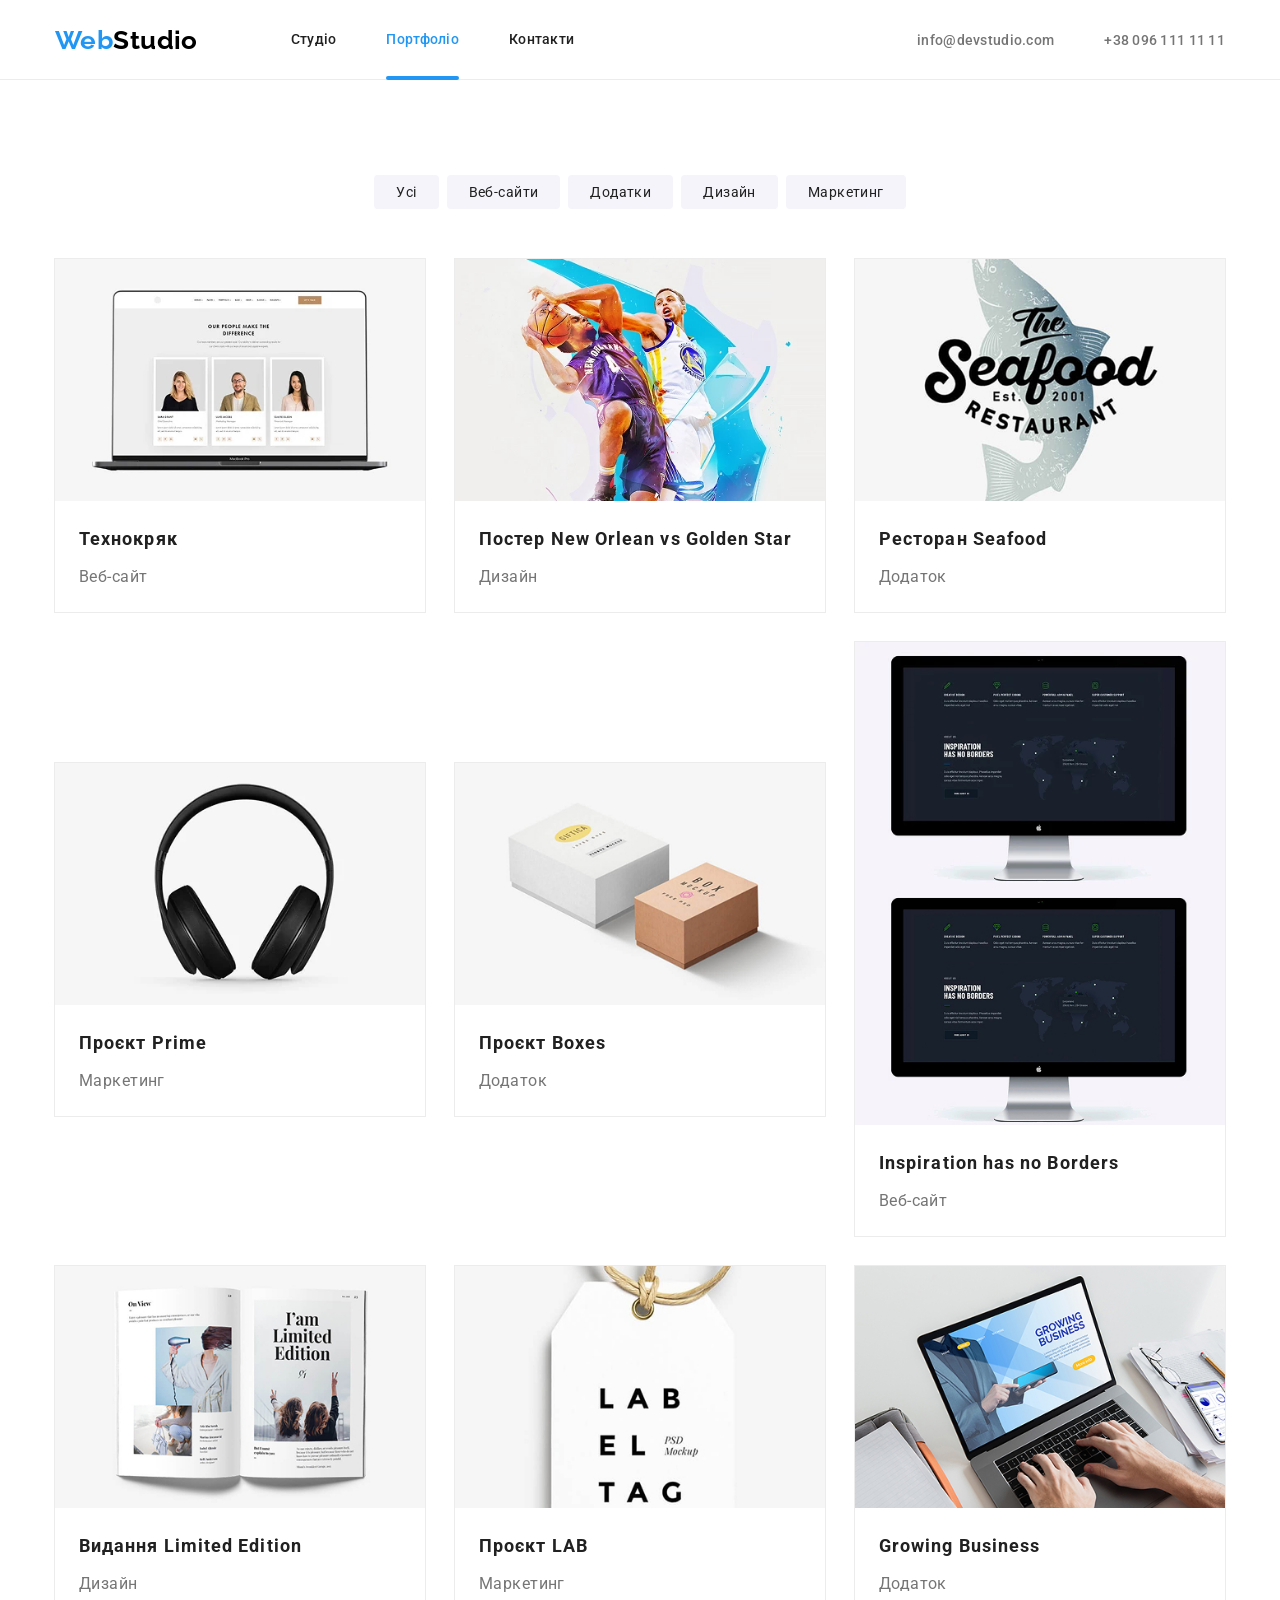
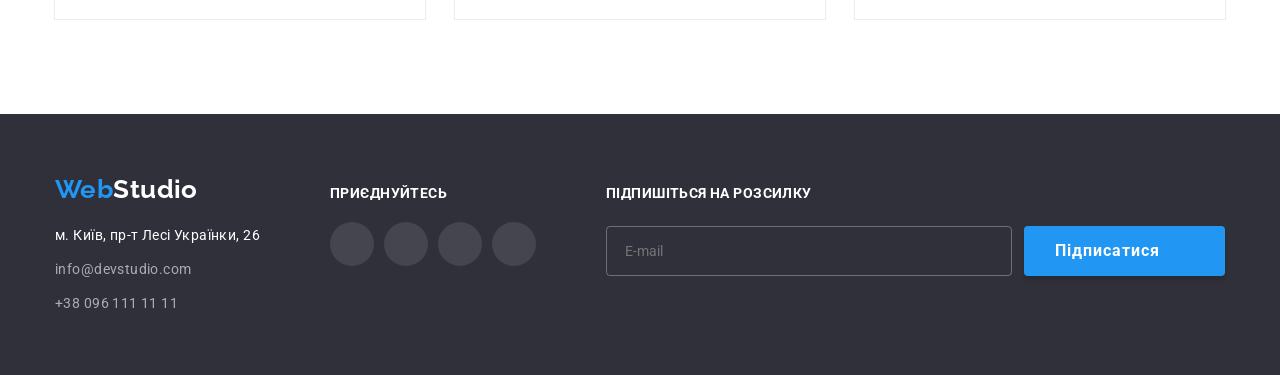
==== commit 6bc897d7: "add 2x img" ====
--- a/src/pages/portfolio.html
+++ b/src/pages/portfolio.html
@@ -131,13 +131,66 @@
               <li class="gallery__item">
                 <article class="project">
                   <div class="project__photo">
-                    <img
-                      class="project__image"
-                      src="../img/technocrack.webp"
-                      alt="Веб-сайт"
-                      width="370"
-                      height="294"
-                    />
+                    <picture>
+                      <!-- mobile -->
+                      <source
+                        srcset="
+                          ../img/mobile/technocrack-mobile.webp    1x,
+                          ../img/mobile/technocrack-mobile@2x.webp 2x
+                        "
+                        media="(max-width:767px)"
+                        type="imege/webp"
+                      />
+                      <source
+                        srcset="
+                          ../img/mobile/technocrack-mobile.jpg    1x,
+                          ../img/mobile/technocrack-mobile@2x.jpg 2x
+                        "
+                        media="(max-width:767px)"
+                        type="imege/jpeg"
+                      />
+                      <!-- tablet -->
+                      <source
+                        srcset="
+                          ../img/tablet/technocrack-tablet.webp    1x,
+                          ../img/tablet/technocrack-tablet@2x.webp 2x
+                        "
+                        media="(max-width:1023px)"
+                        type="imege/webp"
+                      />
+                      <source
+                        srcset="
+                          ../img/tablet/technocrack-tablet.jpg    1x,
+                          ../img/tablet/technocrack-tablet@2x.jpg 2x
+                        "
+                        media="(max-width:1023px)"
+                        type="imege/jpeg"
+                      />
+                      <!-- desktop -->
+                      <source
+                        srcset="
+                          ../img/desktop/technocrack-desktop.webp    1x,
+                          ../img/desktop/technocrack-desktop@2x.webp 2x
+                        "
+                        media="(min-width:1024px)"
+                        type="imege/webp"
+                      />
+                      <source
+                        srcset="
+                          ../img/desktop/technocrack-desktop.jpg    1x,
+                          ../img/desktop/technocrack-desktop@2x.jpg 2x
+                        "
+                        media="(min-width:1024px)"
+                        type="imege/jpeg"
+                      />
+                      <img
+                        class="project__image"
+                        src="../img/mobile/technocrack-mobile.webp"
+                        alt="Веб-сайт"
+                        width="370"
+                        height="294"
+                      />
+                    </picture>
                     <div class="project__overlay">
                       <p class="project-text__overlay">
                         Ресурс пропонує комплексні пропозиції з різним рівнем
@@ -157,13 +210,66 @@
               <li class="gallery__item">
                 <article class="project">
                   <div class="project__photo">
-                    <img
-                      class="project__image"
-                      src="../img/orlean.webp"
-                      alt="Дизайн"
-                      width="370"
-                      height="294"
-                    />
+                    <picture>
+                      <!-- mobile -->
+                      <source
+                        srcset="
+                          ../img/mobile/orlean-mobile.webp    1x,
+                          ../img/mobile/orlean-mobile@2x.webp 2x
+                        "
+                        media="(max-width:767px)"
+                        type="imege/webp"
+                      />
+                      <source
+                        srcset="
+                          ../img/mobile/orlean-mobile.jpg    1x,
+                          ../img/mobile/orlean-mobile@2x.jpg 2x
+                        "
+                        media="(max-width:767px)"
+                        type="imege/jpeg"
+                      />
+                      <!-- tablet -->
+                      <source
+                        srcset="
+                          ../img/tablet/orlean-tablet.webp    1x,
+                          ../img/tablet/orlean-tablet@2x.webp 2x
+                        "
+                        media="(max-width:1023px)"
+                        type="imege/webp"
+                      />
+                      <source
+                        srcset="
+                          ../img/tablet/orlean-tablet.jpg    1x,
+                          ../img/tablet/orlean-tablet@2x.jpg 2x
+                        "
+                        media="(max-width:1023px)"
+                        type="imege/jpeg"
+                      />
+                      <!-- desktop -->
+                      <source
+                        srcset="
+                          ../img/desktop/orlean-desktop.webp    1x,
+                          ../img/desktop/orlean-desktop@2x.webp 2x
+                        "
+                        media="(min-width:1024px)"
+                        type="imege/webp"
+                      />
+                      <source
+                        srcset="
+                          ../img/desktop/orlean-desktop.jpg    1x,
+                          ../img/desktop/orlean-desktop@2x.jpg 2x
+                        "
+                        media="(min-width:1024px)"
+                        type="imege/jpeg"
+                      />
+                      <img
+                        class="project__image"
+                        src="../img/mobile/orlean-mobile.webp"
+                        alt="Дизайн"
+                        width="370"
+                        height="294"
+                      />
+                    </picture>
                     <div class="project__overlay">
                       <p class="project-text__overlay">
                         Ресурс пропонує комплексні пропозиції з різним рівнем
@@ -185,13 +291,66 @@
               <li class="gallery__item">
                 <article class="project">
                   <div class="project__photo">
-                    <img
-                      class="project__image"
-                      src="../img/seafood.webp"
-                      alt="Додаток"
-                      width="370"
-                      height="294"
-                    />
+                    <picture>
+                      <!-- mobile -->
+                      <source
+                        srcset="
+                          ../img/mobile/seafood-mobile.webp    1x,
+                          ../img/mobile/seafood-mobile@2x.webp 2x
+                        "
+                        media="(max-width:767px)"
+                        type="imege/webp"
+                      />
+                      <source
+                        srcset="
+                          ../img/mobile/seafood-mobile.jpg    1x,
+                          ../img/mobile/seafood-mobile@2x.jpg 2x
+                        "
+                        media="(max-width:767px)"
+                        type="imege/jpeg"
+                      />
+                      <!-- tablet -->
+                      <source
+                        srcset="
+                          ../img/tablet/seafood-tablet.webp    1x,
+                          ../img/tablet/seafood-tablet@2x.webp 2x
+                        "
+                        media="(max-width:1023px)"
+                        type="imege/webp"
+                      />
+                      <source
+                        srcset="
+                          ../img/tablet/seafood-tablet.jpg    1x,
+                          ../img/tablet/seafood-tablet@2x.jpg 2x
+                        "
+                        media="(max-width:1023px)"
+                        type="imege/jpeg"
+                      />
+                      <!-- desktop -->
+                      <source
+                        srcset="
+                          ../img/desktop/seafood-desktop.webp    1x,
+                          ../img/desktop/seafood-desktop@2x.webp 2x
+                        "
+                        media="(min-width:1024px)"
+                        type="imege/webp"
+                      />
+                      <source
+                        srcset="
+                          ../img/desktop/seafood-desktop.jpg    1x,
+                          ../img/desktop/seafood-desktop@2x.jpg 2x
+                        "
+                        media="(min-width:1024px)"
+                        type="imege/jpeg"
+                      />
+                      <img
+                        class="project__image"
+                        src="../img/mobile/seafood-mobile.jpg"
+                        alt="Додаток"
+                        width="370"
+                        height="294"
+                      />
+                    </picture>
                     <div class="project__overlay">
                       <p class="project-text__overlay">
                         Ресурс пропонує комплексні пропозиції з різним рівнем
@@ -211,13 +370,66 @@
               <li class="gallery__item">
                 <article class="project">
                   <div class="project__photo">
-                    <img
-                      class="project__image"
-                      src="../img/prime.webp"
-                      alt="Маркетинг"
-                      width="370"
-                      height="294"
-                    />
+                    <picture>
+                      <!-- mobile -->
+                      <source
+                        srcset="
+                          ../img/mobile/prime-mobile.webp    1x,
+                          ../img/mobile/prime-mobile@2x.webp 2x
+                        "
+                        media="(max-width:767px)"
+                        type="imege/webp"
+                      />
+                      <source
+                        srcset="
+                          ../img/mobile/prime-mobile.jpg    1x,
+                          ../img/mobile/prime-mobile@2x.jpg 2x
+                        "
+                        media="(max-width:767px)"
+                        type="imege/jpeg"
+                      />
+                      <!-- tablet -->
+                      <source
+                        srcset="
+                          ../img/tablet/prime-tablet.webp    1x,
+                          ../img/tablet/prime-tablet@2x.webp 2x
+                        "
+                        media="(max-width:1023px)"
+                        type="imege/webp"
+                      />
+                      <source
+                        srcset="
+                          ../img/tablet/prime-tablet.jpg    1x,
+                          ../img/tablet/prime-tablet@2x.jpg 2x
+                        "
+                        media="(max-width:1023px)"
+                        type="imege/jpeg"
+                      />
+                      <!-- desktop -->
+                      <source
+                        srcset="
+                          ../img/desktop/prime-desktop.webp    1x,
+                          ../img/desktop/prime-desktop@2x.webp 2x
+                        "
+                        media="(min-width:1024px)"
+                        type="imege/webp"
+                      />
+                      <source
+                        srcset="
+                          ../img/desktop/prime-desktop.jpg    1x,
+                          ../img/desktop/prime-desktop@2x.jpg 2x
+                        "
+                        media="(min-width:1024px)"
+                        type="imege/jpeg"
+                      />
+                      <img
+                        class="project__image"
+                        src="../img/mobile/prime-mobile.webp"
+                        alt="Маркетинг"
+                        width="370"
+                        height="294"
+                      />
+                    </picture>
                     <div class="project__overlay">
                       <p class="project-text__overlay">
                         Ресурс пропонує комплексні пропозиції з різним рівнем
@@ -237,13 +449,66 @@
               <li class="gallery__item">
                 <article class="project">
                   <div class="project__photo">
-                    <img
-                      class="project__image"
-                      src="../img/boxes.webp"
-                      alt="Додаток"
-                      width="370"
-                      height="294"
-                    />
+                    <picture>
+                      <!-- mobile -->
+                      <source
+                        srcset="
+                          ../img/mobile/boxes-mobile.webp    1x,
+                          ../img/mobile/boxes-mobile@2x.webp 2x
+                        "
+                        media="(max-width:767px)"
+                        type="imege/webp"
+                      />
+                      <source
+                        srcset="
+                          ../img/mobile/boxes-mobile.jpg    1x,
+                          ../img/mobile/boxes-mobile@2x.jpg 2x
+                        "
+                        media="(max-width:767px)"
+                        type="imege/jpeg"
+                      />
+                      <!-- tablet -->
+                      <source
+                        srcset="
+                          ../img/tablet/boxes-tablet.webp    1x,
+                          ../img/tablet/boxes-tablet@2x.webp 2x
+                        "
+                        media="(max-width:1023px)"
+                        type="imege/webp"
+                      />
+                      <source
+                        srcset="
+                          ../img/tablet/boxes-tablet.jpg    1x,
+                          ../img/tablet/boxes-tablet@2x.jpg 2x
+                        "
+                        media="(max-width:1023px)"
+                        type="imege/jpeg"
+                      />
+                      <!-- desktop -->
+                      <source
+                        srcset="
+                          ../img/desktop/boxes-desktop.webp    1x,
+                          ../img/desktop/boxes-desktop@2x.webp 2x
+                        "
+                        media="(min-width:1024px)"
+                        type="imege/webp"
+                      />
+                      <source
+                        srcset="
+                          ../img/desktop/boxes-desktop.jpg    1x,
+                          ../img/desktop/boxes-desktop@2x.jpg 2x
+                        "
+                        media="(min-width:1024px)"
+                        type="imege/jpeg"
+                      />
+                      <img
+                        class="project__image"
+                        src="../img/mobile/boxes-mobile.jpg"
+                        alt="Додаток"
+                        width="370"
+                        height="294"
+                      />
+                    </picture>
                     <div class="project__overlay">
                       <p class="project-text__overlay">
                         Ресурс пропонує комплексні пропозиції з різним рівнем
@@ -263,13 +528,73 @@
               <li class="gallery__item">
                 <article class="project">
                   <div class="project__photo">
-                    <img
-                      class="project__image"
-                      src="../img/borders.webp"
-                      alt="Веб-сайт"
-                      width="370"
-                      height="294"
-                    />
+                    <picture>
+                      <!-- mobile -->
+                      <source
+                        srcset="
+                          ../img/mobile/borders-mobile.webp    1x,
+                          ../img/mobile/borders-mobile@2x.webp 2x
+                        "
+                        media="(max-width:767px)"
+                        type="imege/webp"
+                      />
+                      <source
+                        srcset="
+                          ../img/mobile/borders-mobile.jpg    1x,
+                          ../img/mobile/borders-mobile@2x.jpg 2x
+                        "
+                        media="(max-width:767px)"
+                        type="imege/jpeg"
+                      />
+                      <!-- tablet -->
+                      <source
+                        srcset="
+                          ../img/tablet/borders-tablet.webp    1x,
+                          ../img/tablet/borders-tablet@2x.webp 2x
+                        "
+                        media="(max-width:1023px)"
+                        type="imege/webp"
+                      />
+                      <source
+                        srcset="
+                          ../img/tablet/borders-tablet.jpg    1x,
+                          ../img/tablet/borders-tablet@2x.jpg 2x
+                        "
+                        media="(max-width:1023px)"
+                        type="imege/jpeg"
+                      />
+                      <!-- desktop -->
+                      <source
+                        srcset="
+                          ../img/desktop/borders-desktop.webp    1x,
+                          ../img/desktop/borders-desktop@2x.webp 2x
+                        "
+                        media="(min-width:1024px)"
+                        type="imege/webp"
+                      />
+                      <source
+                        srcset="
+                          ../img/desktop/borders-desktop.jpg    1x,
+                          ../img/desktop/borders-desktop@2x.jpg 2x
+                        "
+                        media="(min-width:1024px)"
+                        type="imege/jpeg"
+                      />
+                      <img
+                        class="project__image"
+                        src="../img/mobile/borders-mobile.webp"
+                        alt="Веб-сайт"
+                        width="370"
+                        height="294"
+                      />
+                      <img
+                        class="project__image"
+                        src="../img/mobile/borders-mobile.jpg"
+                        alt="Веб-сайт"
+                        width="370"
+                        height="294"
+                      />
+                    </picture>
                     <div class="project__overlay">
                       <p class="project-text__overlay">
                         Ресурс пропонує комплексні пропозиції з різним рівнем
@@ -289,13 +614,66 @@
               <li class="gallery__item">
                 <article class="project">
                   <div class="project__photo">
-                    <img
-                      class="project__image"
-                      src="../img/edition.webp"
-                      alt="Дизайн"
-                      width="370"
-                      height="294"
-                    />
+                    <picture>
+                      <!-- mobile -->
+                      <source
+                        srcset="
+                          ../img/mobile/edition-mobile.webp    1x,
+                          ../img/mobile/edition-mobile@2x.webp 2x
+                        "
+                        media="(max-width:767px)"
+                        type="imege/webp"
+                      />
+                      <source
+                        srcset="
+                          ../img/mobile/edition-mobile.jpg    1x,
+                          ../img/mobile/edition-mobile@2x.jpg 2x
+                        "
+                        media="(max-width:767px)"
+                        type="imege/jpeg"
+                      />
+                      <!-- tablet -->
+                      <source
+                        srcset="
+                          ../img/tablet/edition-tablet.webp    1x,
+                          ../img/tablet/edition-tablet@2x.webp 2x
+                        "
+                        media="(max-width:1023px)"
+                        type="imege/webp"
+                      />
+                      <source
+                        srcset="
+                          ../img/tablet/edition-tablet.jpg    1x,
+                          ../img/tablet/edition-tablet@2x.jpg 2x
+                        "
+                        media="(max-width:1023px)"
+                        type="imege/jpeg"
+                      />
+                      <!-- desktop -->
+                      <source
+                        srcset="
+                          ../img/desktop/edition-desktop.webp    1x,
+                          ../img/desktop/edition-desktop@2x.webp 2x
+                        "
+                        media="(min-width:1024px)"
+                        type="imege/webp"
+                      />
+                      <source
+                        srcset="
+                          ../img/desktop/edition-desktop.jpg    1x,
+                          ../img/desktop/edition-desktop@2x.jpg 2x
+                        "
+                        media="(min-width:1024px)"
+                        type="imege/jpeg"
+                      />
+                      <img
+                        class="project__image"
+                        src="../img/mobile/edition-mobile.jpg"
+                        alt="Дизайн"
+                        width="370"
+                        height="294"
+                      />
+                    </picture>
                     <div class="project__overlay">
                       <p class="project-text__overlay">
                         Ресурс пропонує комплексні пропозиції з різним рівнем
@@ -315,15 +693,68 @@
               <li class="gallery__item">
                 <article class="project">
                   <div class="project__photo">
-                    <img
-                      class="project__image"
-                      src="../img/lab.webp"
-                      alt="Маркетинг"
-                      width="370"
-                      height="294"
-                    />
+                    <picture>
+                      <!-- mobile -->
+                      <source
+                        srcset="
+                          ../img/mobile/lab-mobile.webp    1x,
+                          ../img/mobile/lab-mobile@2x.webp 2x
+                        "
+                        media="(max-width:767px)"
+                        type="imege/webp"
+                      />
+                      <source
+                        srcset="
+                          ../img/mobile/lab-mobile.jpg    1x,
+                          ../img/mobile/lab-mobile@2x.jpg 2x
+                        "
+                        media="(max-width:767px)"
+                        type="imege/jpeg"
+                      />
+                      <!-- tablet -->
+                      <source
+                        srcset="
+                          ../img/tablet/lab-tablet.webp    1x,
+                          ../img/tablet/lab-tablet@2x.webp 2x
+                        "
+                        media="(max-width:1023px)"
+                        type="imege/webp"
+                      />
+                      <source
+                        srcset="
+                          ../img/tablet/lab-tablet.jpg    1x,
+                          ../img/tablet/lab-tablet@2x.jpg 2x
+                        "
+                        media="(max-width:1023px)"
+                        type="imege/jpeg"
+                      />
+                      <!-- desktop -->
+                      <source
+                        srcset="
+                          ../img/desktop/lab-desktop.webp    1x,
+                          ../img/desktop/lab-desktop@2x.webp 2x
+                        "
+                        media="(min-width:1024px)"
+                        type="imege/webp"
+                      />
+                      <source
+                        srcset="
+                          ../img/desktop/lab-desktop.jpg    1x,
+                          ../img/desktop/lab-desktop@2x.jpg 2x
+                        "
+                        media="(min-width:1024px)"
+                        type="imege/jpeg"
+                      />
+                      <img
+                        class="project__image"
+                        src="../img/mobile/lab-mobile.jpg"
+                        alt="Маркетинг"
+                        width="370"
+                        height="294"
+                      />
+                    </picture>
                     <div class="project__overlay">
-                      <p class="project__overlay-text">
+                      <p class="project-text__overlay">
                         <!--  -->
                         Ресурс пропонує комплексні пропозиції з різним рівнем
                         функціоналу та сервісів. Все це дозволить відвідувачу
@@ -342,13 +773,66 @@
               <li class="gallery__item">
                 <article class="project">
                   <div class="project__photo">
-                    <img
-                      class="project__image"
-                      src="../img/business.webp"
-                      alt="Додаток"
-                      width="370"
-                      height="294"
-                    />
+                    <picture>
+                      <!-- mobile -->
+                      <source
+                        srcset="
+                          ../img/mobile/business-mobile.webp    1x,
+                          ../img/mobile/business-mobile@2x.webp 2x
+                        "
+                        media="(max-width:767px)"
+                        type="imege/webp"
+                      />
+                      <source
+                        srcset="
+                          ../img/mobile/business-mobile.jpg    1x,
+                          ../img/mobile/business-mobile@2x.jpg 2x
+                        "
+                        media="(max-width:767px)"
+                        type="imege/jpeg"
+                      />
+                      <!-- tablet -->
+                      <source
+                        srcset="
+                          ../img/tablet/business-tablet.webp    1x,
+                          ../img/tablet/business-tablet@2x.webp 2x
+                        "
+                        media="(max-width:1023px)"
+                        type="imege/webp"
+                      />
+                      <source
+                        srcset="
+                          ../img/tablet/business-tablet.jpg    1x,
+                          ../img/tablet/business-tablet@2x.jpg 2x
+                        "
+                        media="(max-width:1023px)"
+                        type="imege/jpeg"
+                      />
+                      <!-- desktop -->
+                      <source
+                        srcset="
+                          ../img/desktop/business-desktop.webp    1x,
+                          ../img/desktop/business-desktop@2x.webp 2x
+                        "
+                        media="(min-width:1024px)"
+                        type="imege/webp"
+                      />
+                      <source
+                        srcset="
+                          ../img/desktop/business-desktop.jpg    1x,
+                          ../img/desktop/business-desktop@2x.jpg 2x
+                        "
+                        media="(min-width:1024px)"
+                        type="imege/jpeg"
+                      />
+                      <img
+                        class="project__image"
+                        src="../img/mobile/business-mobile.jpg"
+                        alt="Додаток"
+                        width="370"
+                        height="294"
+                      />
+                    </picture>
                     <div class="project__overlay">
                       <p class="project-text__overlay">
                         Ресурс пропонує комплексні пропозиції з різним рівнем
--- a/src/css/main.css
+++ b/src/css/main.css
@@ -55,6 +55,7 @@
 img {
   display: block;
   width: 100%;
+  height: auto;
 }
 
 input {
@@ -424,6 +425,9 @@
 }
 
 @media screen and (min-width: 768px) {
+  .mobile-menu {
+    flex-grow: 2;
+  }
   .mobile-menu__wrapp {
     display: flex;
     justify-content: space-between;
@@ -646,10 +650,15 @@
 /* ~~~~~~~~~~~~~~~~~~~~~~~~~~~~~~~~~~~~~~~~~~hero~~~~~~~~~~~~~~~~~~~~~~~~~~~~~~~~~~~~~~~~~~  */
 .hero {
   background-color: #2f303a;
-  background-image: linear-gradient(to bottom, rgba(47, 48, 58, 0.4), rgba(47, 48, 58, 0.4)), url(../img/hero-bg.webp);
+  background-image: linear-gradient(to bottom, rgba(47, 48, 58, 0.4), rgba(47, 48, 58, 0.4)), url(../img/mobile/hero-bg-mobile.jpg);
   background-repeat: no-repeat;
   background-size: cover;
   padding: 118px 0px 118px 0px;
+}
+@media (min-device-pixel-ratio: 2), (min-resolution: 2dppx), (min-resolution: 192dpi) {
+  .hero {
+    background-image: linear-gradient(to bottom, rgba(47, 48, 58, 0.4), rgba(47, 48, 58, 0.4)), url(../img/mobile/hero-bg-mobile@2x.jpg);
+  }
 }
 
 .hero__container {
@@ -680,10 +689,28 @@
   cursor: pointer;
 }
 
+@media screen and (min-width: 768px) {
+  .hero {
+    background-image: linear-gradient(to bottom, rgba(47, 48, 58, 0.4), rgba(47, 48, 58, 0.4)), url(../img/tablet/hero-bg-tablet.jpg);
+  }
+}
+@media screen and (min-width: 768px) and (min-device-pixel-ratio: 2), screen and (min-width: 768px) and (min-resolution: 2dppx), screen and (min-width: 768px) and (min-resolution: 192dpi) {
+  .hero {
+    background-image: linear-gradient(to bottom, rgba(47, 48, 58, 0.4), rgba(47, 48, 58, 0.4)), url(../img/tablet/hero-bg-tablet@2x.jpg);
+  }
+}
 @media screen and (min-width: 1024px) {
   .hero {
     padding: 200px 0px 200px 0px;
-  }
+    background-image: linear-gradient(to bottom, rgba(47, 48, 58, 0.4), rgba(47, 48, 58, 0.4)), url(../img/desktop/hero-bg-desktop.jpg);
+  }
+}
+@media screen and (min-width: 1024px) and (min-device-pixel-ratio: 2), screen and (min-width: 1024px) and (min-resolution: 2dppx), screen and (min-width: 1024px) and (min-resolution: 192dpi) {
+  .hero {
+    background-image: linear-gradient(to bottom, rgba(47, 48, 58, 0.4), rgba(47, 48, 58, 0.4)), url(../img/desktop/hero-bg-desktop@2x.jpg);
+  }
+}
+@media screen and (min-width: 1024px) {
   .hero__title {
     display: flex;
     max-width: 696px;
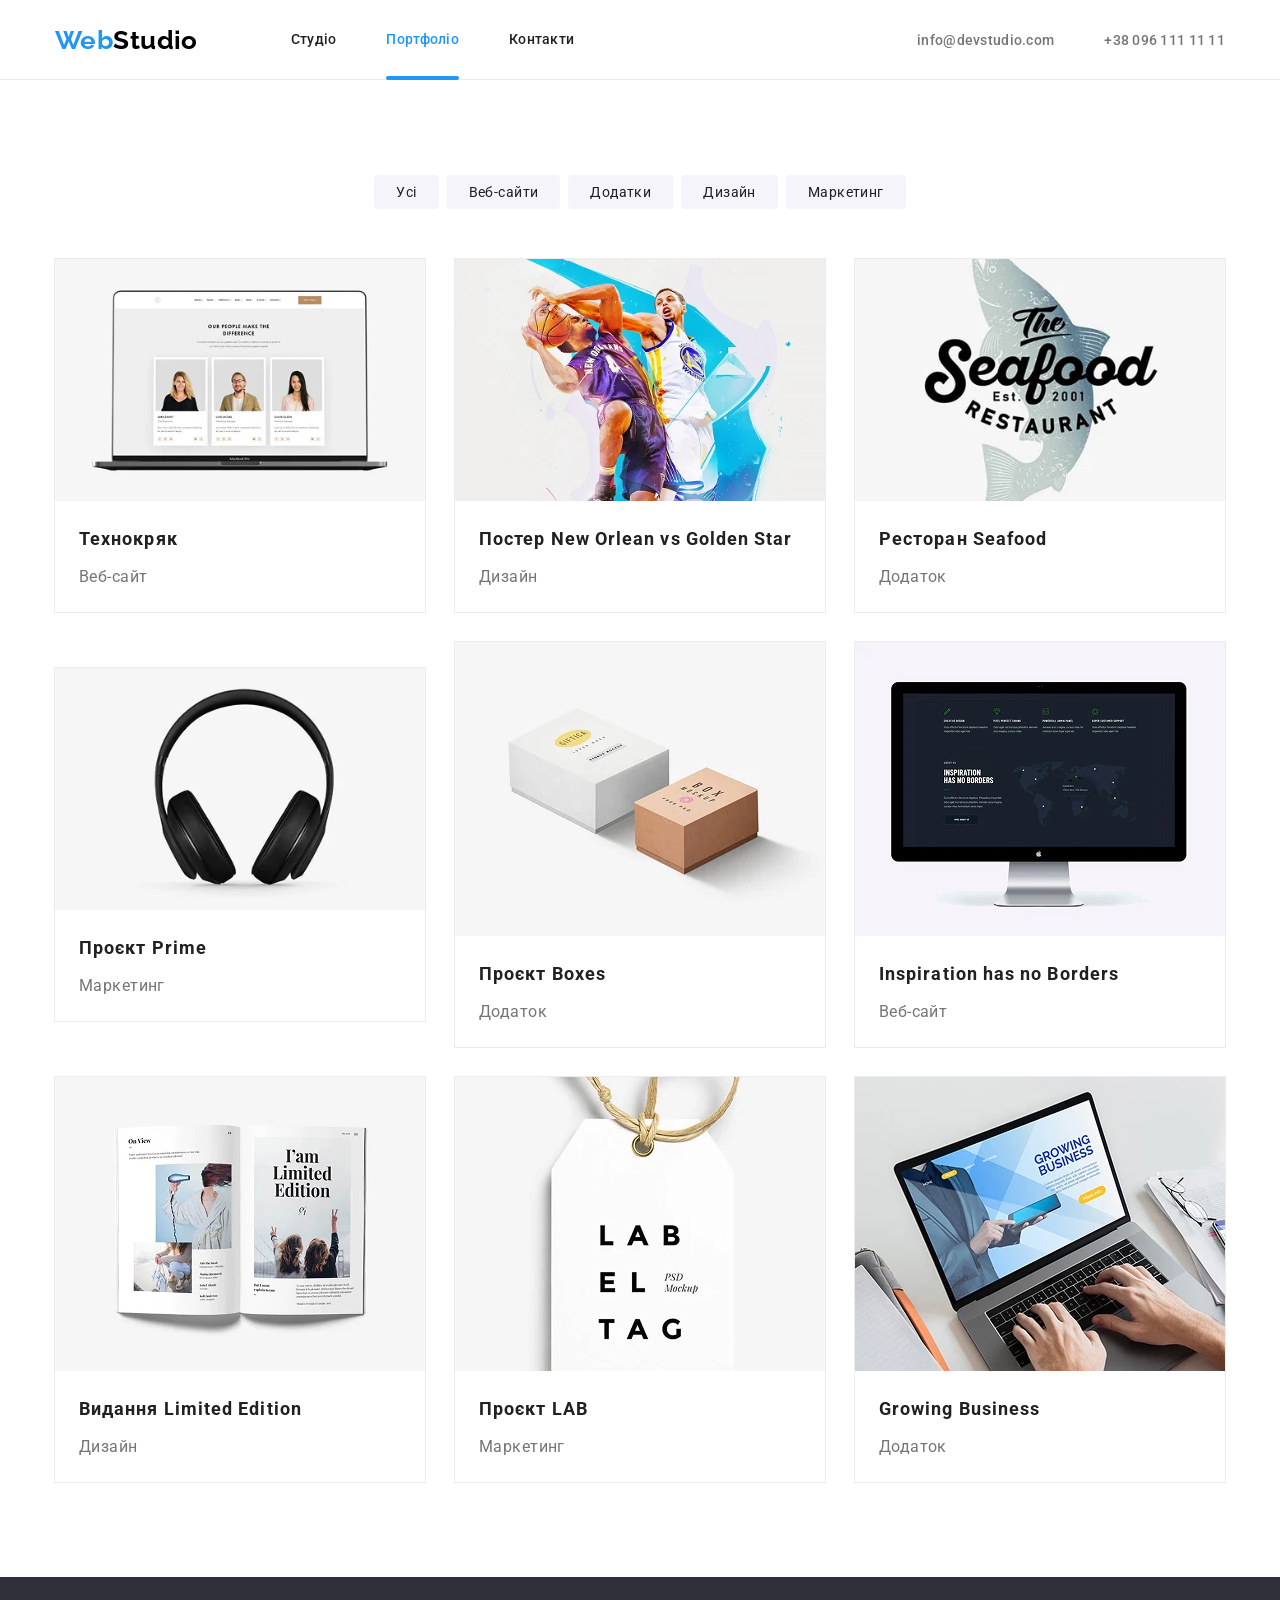
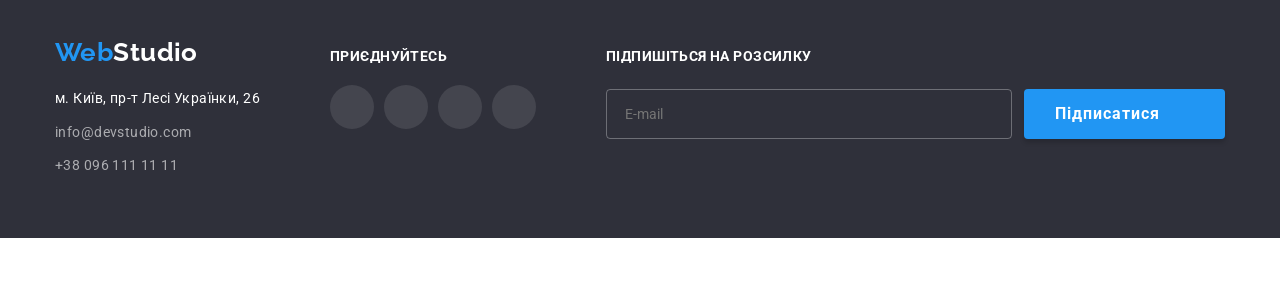
==== commit 7a6307e8: "remade mistakes" ====
--- a/src/pages/portfolio.html
+++ b/src/pages/portfolio.html
@@ -139,7 +139,7 @@
                           ../img/mobile/technocrack-mobile@2x.webp 2x
                         "
                         media="(max-width:767px)"
-                        type="imege/webp"
+                        type="image/webp"
                       />
                       <source
                         srcset="
@@ -147,7 +147,7 @@
                           ../img/mobile/technocrack-mobile@2x.jpg 2x
                         "
                         media="(max-width:767px)"
-                        type="imege/jpeg"
+                        type="image/jpeg"
                       />
                       <!-- tablet -->
                       <source
@@ -156,7 +156,7 @@
                           ../img/tablet/technocrack-tablet@2x.webp 2x
                         "
                         media="(max-width:1023px)"
-                        type="imege/webp"
+                        type="image/webp"
                       />
                       <source
                         srcset="
@@ -164,7 +164,7 @@
                           ../img/tablet/technocrack-tablet@2x.jpg 2x
                         "
                         media="(max-width:1023px)"
-                        type="imege/jpeg"
+                        type="image/jpeg"
                       />
                       <!-- desktop -->
                       <source
@@ -173,7 +173,7 @@
                           ../img/desktop/technocrack-desktop@2x.webp 2x
                         "
                         media="(min-width:1024px)"
-                        type="imege/webp"
+                        type="image/webp"
                       />
                       <source
                         srcset="
@@ -181,7 +181,7 @@
                           ../img/desktop/technocrack-desktop@2x.jpg 2x
                         "
                         media="(min-width:1024px)"
-                        type="imege/jpeg"
+                        type="image/jpeg"
                       />
                       <img
                         class="project__image"
@@ -218,7 +218,7 @@
                           ../img/mobile/orlean-mobile@2x.webp 2x
                         "
                         media="(max-width:767px)"
-                        type="imege/webp"
+                        type="image/webp"
                       />
                       <source
                         srcset="
@@ -226,7 +226,7 @@
                           ../img/mobile/orlean-mobile@2x.jpg 2x
                         "
                         media="(max-width:767px)"
-                        type="imege/jpeg"
+                        type="image/jpeg"
                       />
                       <!-- tablet -->
                       <source
@@ -235,7 +235,7 @@
                           ../img/tablet/orlean-tablet@2x.webp 2x
                         "
                         media="(max-width:1023px)"
-                        type="imege/webp"
+                        type="image/webp"
                       />
                       <source
                         srcset="
@@ -243,7 +243,7 @@
                           ../img/tablet/orlean-tablet@2x.jpg 2x
                         "
                         media="(max-width:1023px)"
-                        type="imege/jpeg"
+                        type="image/jpeg"
                       />
                       <!-- desktop -->
                       <source
@@ -252,7 +252,7 @@
                           ../img/desktop/orlean-desktop@2x.webp 2x
                         "
                         media="(min-width:1024px)"
-                        type="imege/webp"
+                        type="image/webp"
                       />
                       <source
                         srcset="
@@ -260,7 +260,7 @@
                           ../img/desktop/orlean-desktop@2x.jpg 2x
                         "
                         media="(min-width:1024px)"
-                        type="imege/jpeg"
+                        type="imeimagege/jpeg"
                       />
                       <img
                         class="project__image"
@@ -299,7 +299,7 @@
                           ../img/mobile/seafood-mobile@2x.webp 2x
                         "
                         media="(max-width:767px)"
-                        type="imege/webp"
+                        type="image/webp"
                       />
                       <source
                         srcset="
@@ -307,7 +307,7 @@
                           ../img/mobile/seafood-mobile@2x.jpg 2x
                         "
                         media="(max-width:767px)"
-                        type="imege/jpeg"
+                        type="image/jpeg"
                       />
                       <!-- tablet -->
                       <source
@@ -316,7 +316,7 @@
                           ../img/tablet/seafood-tablet@2x.webp 2x
                         "
                         media="(max-width:1023px)"
-                        type="imege/webp"
+                        type="image/webp"
                       />
                       <source
                         srcset="
@@ -324,7 +324,7 @@
                           ../img/tablet/seafood-tablet@2x.jpg 2x
                         "
                         media="(max-width:1023px)"
-                        type="imege/jpeg"
+                        type="image/jpeg"
                       />
                       <!-- desktop -->
                       <source
@@ -333,7 +333,7 @@
                           ../img/desktop/seafood-desktop@2x.webp 2x
                         "
                         media="(min-width:1024px)"
-                        type="imege/webp"
+                        type="image/webp"
                       />
                       <source
                         srcset="
@@ -341,7 +341,7 @@
                           ../img/desktop/seafood-desktop@2x.jpg 2x
                         "
                         media="(min-width:1024px)"
-                        type="imege/jpeg"
+                        type="image/jpeg"
                       />
                       <img
                         class="project__image"
@@ -378,7 +378,7 @@
                           ../img/mobile/prime-mobile@2x.webp 2x
                         "
                         media="(max-width:767px)"
-                        type="imege/webp"
+                        type="image/webp"
                       />
                       <source
                         srcset="
@@ -386,7 +386,7 @@
                           ../img/mobile/prime-mobile@2x.jpg 2x
                         "
                         media="(max-width:767px)"
-                        type="imege/jpeg"
+                        type="image/jpeg"
                       />
                       <!-- tablet -->
                       <source
@@ -395,7 +395,7 @@
                           ../img/tablet/prime-tablet@2x.webp 2x
                         "
                         media="(max-width:1023px)"
-                        type="imege/webp"
+                        type="image/webp"
                       />
                       <source
                         srcset="
@@ -403,7 +403,7 @@
                           ../img/tablet/prime-tablet@2x.jpg 2x
                         "
                         media="(max-width:1023px)"
-                        type="imege/jpeg"
+                        type="image/jpeg"
                       />
                       <!-- desktop -->
                       <source
@@ -412,7 +412,7 @@
                           ../img/desktop/prime-desktop@2x.webp 2x
                         "
                         media="(min-width:1024px)"
-                        type="imege/webp"
+                        type="image/webp"
                       />
                       <source
                         srcset="
@@ -420,7 +420,7 @@
                           ../img/desktop/prime-desktop@2x.jpg 2x
                         "
                         media="(min-width:1024px)"
-                        type="imege/jpeg"
+                        type="image/jpeg"
                       />
                       <img
                         class="project__image"
@@ -457,7 +457,7 @@
                           ../img/mobile/boxes-mobile@2x.webp 2x
                         "
                         media="(max-width:767px)"
-                        type="imege/webp"
+                        type="image/webp"
                       />
                       <source
                         srcset="
@@ -465,7 +465,7 @@
                           ../img/mobile/boxes-mobile@2x.jpg 2x
                         "
                         media="(max-width:767px)"
-                        type="imege/jpeg"
+                        type="image/jpeg"
                       />
                       <!-- tablet -->
                       <source
@@ -474,7 +474,7 @@
                           ../img/tablet/boxes-tablet@2x.webp 2x
                         "
                         media="(max-width:1023px)"
-                        type="imege/webp"
+                        type="image/webp"
                       />
                       <source
                         srcset="
@@ -482,7 +482,7 @@
                           ../img/tablet/boxes-tablet@2x.jpg 2x
                         "
                         media="(max-width:1023px)"
-                        type="imege/jpeg"
+                        type="image/jpeg"
                       />
                       <!-- desktop -->
                       <source
@@ -491,7 +491,7 @@
                           ../img/desktop/boxes-desktop@2x.webp 2x
                         "
                         media="(min-width:1024px)"
-                        type="imege/webp"
+                        type="image/webp"
                       />
                       <source
                         srcset="
@@ -499,7 +499,7 @@
                           ../img/desktop/boxes-desktop@2x.jpg 2x
                         "
                         media="(min-width:1024px)"
-                        type="imege/jpeg"
+                        type="image/jpeg"
                       />
                       <img
                         class="project__image"
@@ -536,7 +536,7 @@
                           ../img/mobile/borders-mobile@2x.webp 2x
                         "
                         media="(max-width:767px)"
-                        type="imege/webp"
+                        type="image/webp"
                       />
                       <source
                         srcset="
@@ -544,7 +544,7 @@
                           ../img/mobile/borders-mobile@2x.jpg 2x
                         "
                         media="(max-width:767px)"
-                        type="imege/jpeg"
+                        type="image/jpeg"
                       />
                       <!-- tablet -->
                       <source
@@ -553,7 +553,7 @@
                           ../img/tablet/borders-tablet@2x.webp 2x
                         "
                         media="(max-width:1023px)"
-                        type="imege/webp"
+                        type="image/webp"
                       />
                       <source
                         srcset="
@@ -561,7 +561,7 @@
                           ../img/tablet/borders-tablet@2x.jpg 2x
                         "
                         media="(max-width:1023px)"
-                        type="imege/jpeg"
+                        type="image/jpeg"
                       />
                       <!-- desktop -->
                       <source
@@ -570,7 +570,7 @@
                           ../img/desktop/borders-desktop@2x.webp 2x
                         "
                         media="(min-width:1024px)"
-                        type="imege/webp"
+                        type="image/webp"
                       />
                       <source
                         srcset="
@@ -578,14 +578,7 @@
                           ../img/desktop/borders-desktop@2x.jpg 2x
                         "
                         media="(min-width:1024px)"
-                        type="imege/jpeg"
-                      />
-                      <img
-                        class="project__image"
-                        src="../img/mobile/borders-mobile.webp"
-                        alt="Веб-сайт"
-                        width="370"
-                        height="294"
+                        type="image/jpeg"
                       />
                       <img
                         class="project__image"
@@ -622,7 +615,7 @@
                           ../img/mobile/edition-mobile@2x.webp 2x
                         "
                         media="(max-width:767px)"
-                        type="imege/webp"
+                        type="image/webp"
                       />
                       <source
                         srcset="
@@ -630,7 +623,7 @@
                           ../img/mobile/edition-mobile@2x.jpg 2x
                         "
                         media="(max-width:767px)"
-                        type="imege/jpeg"
+                        type="image/jpeg"
                       />
                       <!-- tablet -->
                       <source
@@ -639,7 +632,7 @@
                           ../img/tablet/edition-tablet@2x.webp 2x
                         "
                         media="(max-width:1023px)"
-                        type="imege/webp"
+                        type="image/webp"
                       />
                       <source
                         srcset="
@@ -647,7 +640,7 @@
                           ../img/tablet/edition-tablet@2x.jpg 2x
                         "
                         media="(max-width:1023px)"
-                        type="imege/jpeg"
+                        type="image/jpeg"
                       />
                       <!-- desktop -->
                       <source
@@ -656,7 +649,7 @@
                           ../img/desktop/edition-desktop@2x.webp 2x
                         "
                         media="(min-width:1024px)"
-                        type="imege/webp"
+                        type="image/webp"
                       />
                       <source
                         srcset="
@@ -664,7 +657,7 @@
                           ../img/desktop/edition-desktop@2x.jpg 2x
                         "
                         media="(min-width:1024px)"
-                        type="imege/jpeg"
+                        type="image/jpeg"
                       />
                       <img
                         class="project__image"
@@ -701,7 +694,7 @@
                           ../img/mobile/lab-mobile@2x.webp 2x
                         "
                         media="(max-width:767px)"
-                        type="imege/webp"
+                        type="image/webp"
                       />
                       <source
                         srcset="
@@ -709,7 +702,7 @@
                           ../img/mobile/lab-mobile@2x.jpg 2x
                         "
                         media="(max-width:767px)"
-                        type="imege/jpeg"
+                        type="image/jpeg"
                       />
                       <!-- tablet -->
                       <source
@@ -718,7 +711,7 @@
                           ../img/tablet/lab-tablet@2x.webp 2x
                         "
                         media="(max-width:1023px)"
-                        type="imege/webp"
+                        type="image/webp"
                       />
                       <source
                         srcset="
@@ -726,7 +719,7 @@
                           ../img/tablet/lab-tablet@2x.jpg 2x
                         "
                         media="(max-width:1023px)"
-                        type="imege/jpeg"
+                        type="image/jpeg"
                       />
                       <!-- desktop -->
                       <source
@@ -735,7 +728,7 @@
                           ../img/desktop/lab-desktop@2x.webp 2x
                         "
                         media="(min-width:1024px)"
-                        type="imege/webp"
+                        type="image/webp"
                       />
                       <source
                         srcset="
@@ -743,7 +736,7 @@
                           ../img/desktop/lab-desktop@2x.jpg 2x
                         "
                         media="(min-width:1024px)"
-                        type="imege/jpeg"
+                        type="image/jpeg"
                       />
                       <img
                         class="project__image"
@@ -781,7 +774,7 @@
                           ../img/mobile/business-mobile@2x.webp 2x
                         "
                         media="(max-width:767px)"
-                        type="imege/webp"
+                        type="image/webp"
                       />
                       <source
                         srcset="
@@ -789,7 +782,7 @@
                           ../img/mobile/business-mobile@2x.jpg 2x
                         "
                         media="(max-width:767px)"
-                        type="imege/jpeg"
+                        type="image/jpeg"
                       />
                       <!-- tablet -->
                       <source
@@ -798,7 +791,7 @@
                           ../img/tablet/business-tablet@2x.webp 2x
                         "
                         media="(max-width:1023px)"
-                        type="imege/webp"
+                        type="image/webp"
                       />
                       <source
                         srcset="
@@ -806,7 +799,7 @@
                           ../img/tablet/business-tablet@2x.jpg 2x
                         "
                         media="(max-width:1023px)"
-                        type="imege/jpeg"
+                        type="image/jpeg"
                       />
                       <!-- desktop -->
                       <source
@@ -815,7 +808,7 @@
                           ../img/desktop/business-desktop@2x.webp 2x
                         "
                         media="(min-width:1024px)"
-                        type="imege/webp"
+                        type="image/webp"
                       />
                       <source
                         srcset="
@@ -823,7 +816,7 @@
                           ../img/desktop/business-desktop@2x.jpg 2x
                         "
                         media="(min-width:1024px)"
-                        type="imege/jpeg"
+                        type="image/jpeg"
                       />
                       <img
                         class="project__image"
